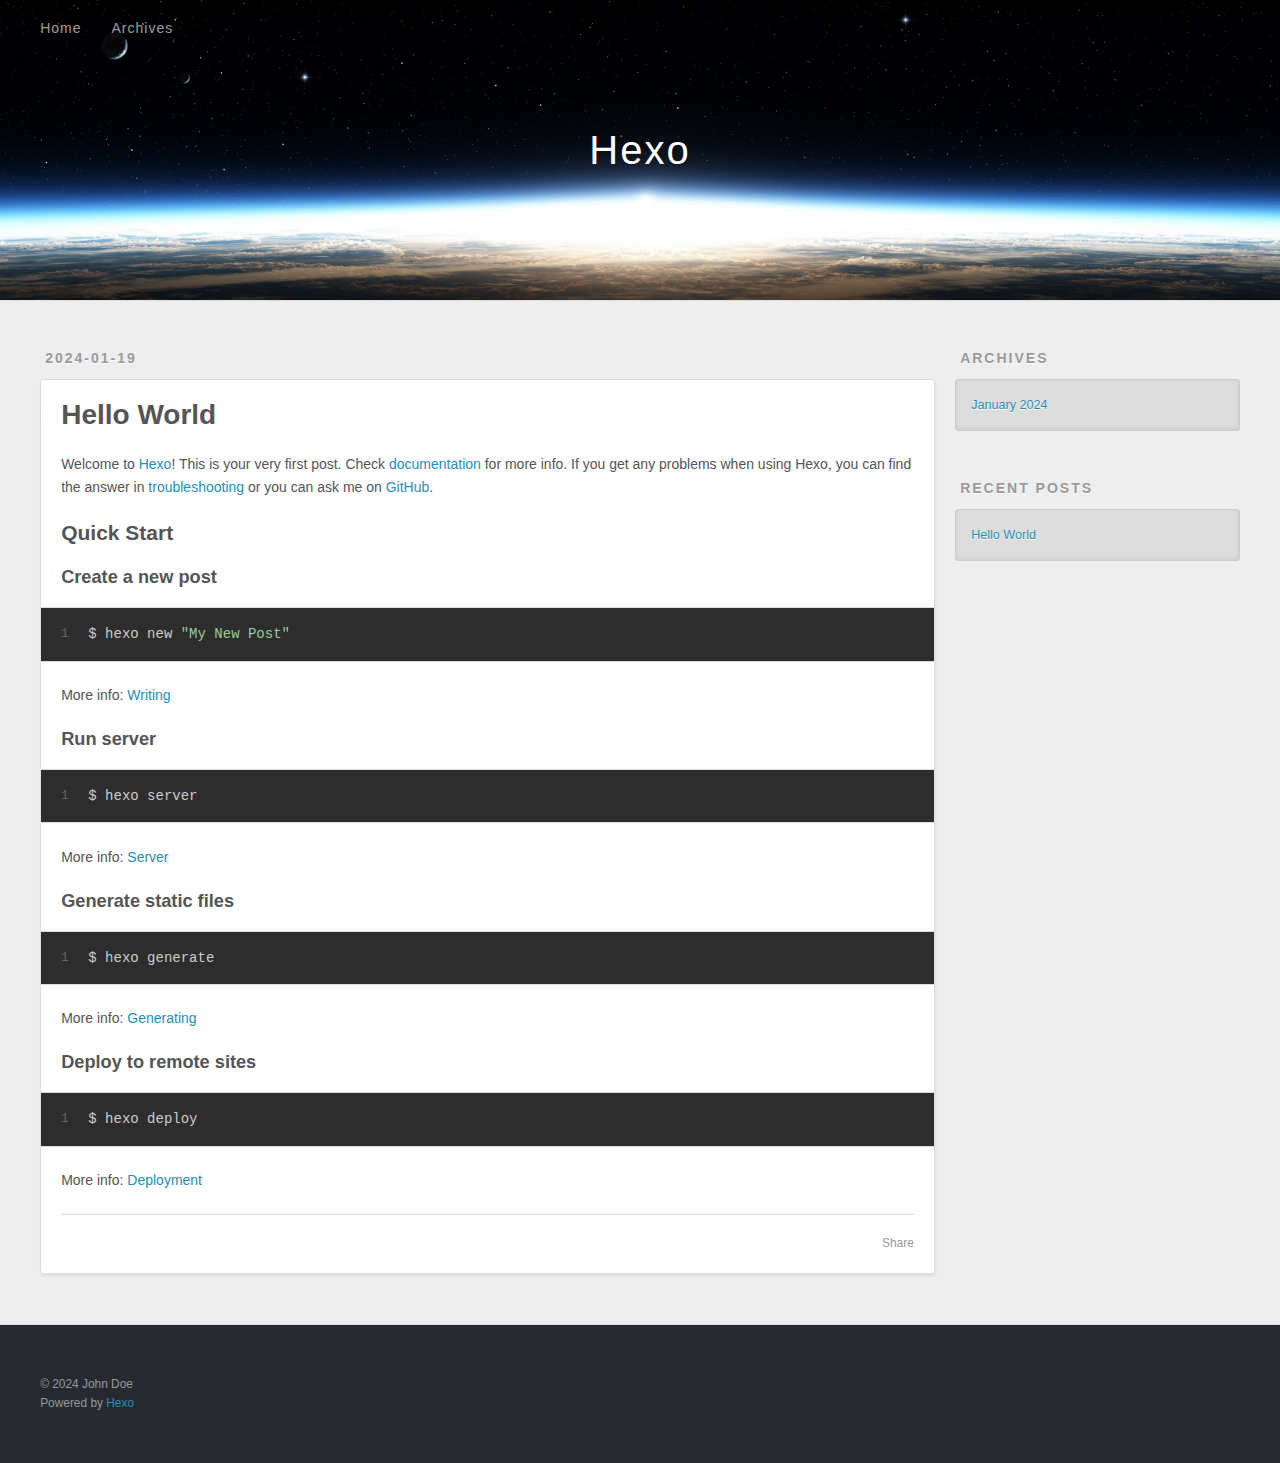
==== index.html @ a11b6169 "Site updated: 2024-01-19 17:22:23" ====
<!DOCTYPE html>
<html>
<head>
  <meta charset="utf-8">
  
  
  <title>Hexo</title>
  <meta name="viewport" content="width=device-width, initial-scale=1, shrink-to-fit=no">
  <meta property="og:type" content="website">
<meta property="og:title" content="Hexo">
<meta property="og:url" content="http://example.com/index.html">
<meta property="og:site_name" content="Hexo">
<meta property="og:locale" content="en_US">
<meta property="article:author" content="John Doe">
<meta name="twitter:card" content="summary">
  
    <link rel="alternate" href="/atom.xml" title="Hexo" type="application/atom+xml">
  
  
    <link rel="shortcut icon" href="/favicon.png">
  
  
  
<link rel="stylesheet" href="/css/style.css">

  
    
<link rel="stylesheet" href="/fancybox/jquery.fancybox.min.css">

  
  
<meta name="generator" content="Hexo 7.0.0"></head>

<body>
  <div id="container">
    <div id="wrap">
      <header id="header">
  <div id="banner"></div>
  <div id="header-outer" class="outer">
    <div id="header-title" class="inner">
      <h1 id="logo-wrap">
        <a href="/" id="logo">Hexo</a>
      </h1>
      
    </div>
    <div id="header-inner" class="inner">
      <nav id="main-nav">
        <a id="main-nav-toggle" class="nav-icon"><span class="fa fa-bars"></span></a>
        
          <a class="main-nav-link" href="/">Home</a>
        
          <a class="main-nav-link" href="/archives">Archives</a>
        
      </nav>
      <nav id="sub-nav">
        
        
          <a class="nav-icon" href="/atom.xml" title="RSS Feed"><span class="fa fa-rss"></span></a>
        
        <a class="nav-icon nav-search-btn" title="Search"><span class="fa fa-search"></span></a>
      </nav>
      <div id="search-form-wrap">
        <form action="//google.com/search" method="get" accept-charset="UTF-8" class="search-form"><input type="search" name="q" class="search-form-input" placeholder="Search"><button type="submit" class="search-form-submit">&#xF002;</button><input type="hidden" name="sitesearch" value="http://example.com"></form>
      </div>
    </div>
  </div>
</header>

      <div class="outer">
        <section id="main">
  
    <article id="post-hello-world" class="h-entry article article-type-post" itemprop="blogPost" itemscope itemtype="https://schema.org/BlogPosting">
  <div class="article-meta">
    <a href="/2024/01/19/hello-world/" class="article-date">
  <time class="dt-published" datetime="2024-01-19T09:15:14.399Z" itemprop="datePublished">2024-01-19</time>
</a>
    
  </div>
  <div class="article-inner">
    
    
      <header class="article-header">
        
  
    <h1 itemprop="name">
      <a class="p-name article-title" href="/2024/01/19/hello-world/">Hello World</a>
    </h1>
  

      </header>
    
    <div class="e-content article-entry" itemprop="articleBody">
      
        <p>Welcome to <a target="_blank" rel="noopener" href="https://hexo.io/">Hexo</a>! This is your very first post. Check <a target="_blank" rel="noopener" href="https://hexo.io/docs/">documentation</a> for more info. If you get any problems when using Hexo, you can find the answer in <a target="_blank" rel="noopener" href="https://hexo.io/docs/troubleshooting.html">troubleshooting</a> or you can ask me on <a target="_blank" rel="noopener" href="https://github.com/hexojs/hexo/issues">GitHub</a>.</p>
<h2 id="Quick-Start"><a href="#Quick-Start" class="headerlink" title="Quick Start"></a>Quick Start</h2><h3 id="Create-a-new-post"><a href="#Create-a-new-post" class="headerlink" title="Create a new post"></a>Create a new post</h3><figure class="highlight bash"><table><tr><td class="gutter"><pre><span class="line">1</span><br></pre></td><td class="code"><pre><span class="line">$ hexo new <span class="string">&quot;My New Post&quot;</span></span><br></pre></td></tr></table></figure>

<p>More info: <a target="_blank" rel="noopener" href="https://hexo.io/docs/writing.html">Writing</a></p>
<h3 id="Run-server"><a href="#Run-server" class="headerlink" title="Run server"></a>Run server</h3><figure class="highlight bash"><table><tr><td class="gutter"><pre><span class="line">1</span><br></pre></td><td class="code"><pre><span class="line">$ hexo server</span><br></pre></td></tr></table></figure>

<p>More info: <a target="_blank" rel="noopener" href="https://hexo.io/docs/server.html">Server</a></p>
<h3 id="Generate-static-files"><a href="#Generate-static-files" class="headerlink" title="Generate static files"></a>Generate static files</h3><figure class="highlight bash"><table><tr><td class="gutter"><pre><span class="line">1</span><br></pre></td><td class="code"><pre><span class="line">$ hexo generate</span><br></pre></td></tr></table></figure>

<p>More info: <a target="_blank" rel="noopener" href="https://hexo.io/docs/generating.html">Generating</a></p>
<h3 id="Deploy-to-remote-sites"><a href="#Deploy-to-remote-sites" class="headerlink" title="Deploy to remote sites"></a>Deploy to remote sites</h3><figure class="highlight bash"><table><tr><td class="gutter"><pre><span class="line">1</span><br></pre></td><td class="code"><pre><span class="line">$ hexo deploy</span><br></pre></td></tr></table></figure>

<p>More info: <a target="_blank" rel="noopener" href="https://hexo.io/docs/one-command-deployment.html">Deployment</a></p>

      
    </div>
    <footer class="article-footer">
      <a data-url="http://example.com/2024/01/19/hello-world/" data-id="clrkfg6op0000n8md2m9e6l2d" data-title="Hello World" class="article-share-link"><span class="fa fa-share">Share</span></a>
      
      
      
    </footer>
  </div>
  
</article>



  


</section>
        
          <aside id="sidebar">
  
    

  
    

  
    
  
    
  <div class="widget-wrap">
    <h3 class="widget-title">Archives</h3>
    <div class="widget">
      <ul class="archive-list"><li class="archive-list-item"><a class="archive-list-link" href="/archives/2024/01/">January 2024</a></li></ul>
    </div>
  </div>


  
    
  <div class="widget-wrap">
    <h3 class="widget-title">Recent Posts</h3>
    <div class="widget">
      <ul>
        
          <li>
            <a href="/2024/01/19/hello-world/">Hello World</a>
          </li>
        
      </ul>
    </div>
  </div>

  
</aside>
        
      </div>
      <footer id="footer">
  
  <div class="outer">
    <div id="footer-info" class="inner">
      
      &copy; 2024 John Doe<br>
      Powered by <a href="https://hexo.io/" target="_blank">Hexo</a>
    </div>
  </div>
</footer>

    </div>
    <nav id="mobile-nav">
  
    <a href="/" class="mobile-nav-link">Home</a>
  
    <a href="/archives" class="mobile-nav-link">Archives</a>
  
</nav>
    


<script src="/js/jquery-3.6.4.min.js"></script>



  
<script src="/fancybox/jquery.fancybox.min.js"></script>




<script src="/js/script.js"></script>





  </div>
</body>
</html>
---- css/style.css ----
body {
  width: 100%;
}
body:before,
body:after {
  content: "";
  display: table;
}
body:after {
  clear: both;
}
html,
body,
div,
span,
applet,
object,
iframe,
h1,
h2,
h3,
h4,
h5,
h6,
p,
blockquote,
pre,
a,
abbr,
acronym,
address,
big,
cite,
code,
del,
dfn,
em,
img,
ins,
kbd,
q,
s,
samp,
small,
strike,
strong,
sub,
sup,
tt,
var,
dl,
dt,
dd,
ol,
ul,
li,
fieldset,
form,
label,
legend,
table,
caption,
tbody,
tfoot,
thead,
tr,
th,
td {
  margin: 0;
  padding: 0;
  border: 0;
  outline: 0;
  font-weight: inherit;
  font-style: inherit;
  font-family: inherit;
  font-size: 100%;
  vertical-align: baseline;
}
body {
  line-height: 1;
  color: #000;
  background: #fff;
}
ol,
ul {
  list-style: none;
}
table {
  border-collapse: separate;
  border-spacing: 0;
  vertical-align: middle;
}
caption,
th,
td {
  text-align: left;
  font-weight: normal;
  vertical-align: middle;
}
a img {
  border: none;
}
input,
button {
  margin: 0;
  padding: 0;
}
input::-moz-focus-inner,
button::-moz-focus-inner {
  border: 0;
  padding: 0;
}
html,
body,
#container {
  height: 100%;
}
body {
  background: #eee;
  font: 14px -apple-system, BlinkMacSystemFont, "Segoe UI", "Roboto", "Oxygen", "Ubuntu", "Cantarell", "Fira Sans", "Droid Sans", "Helvetica Neue", sans-serif;
  -webkit-text-size-adjust: 100%;
}
.outer {
  max-width: 1220px;
  margin: 0 auto;
  padding: 0 20px;
}
.outer:before,
.outer:after {
  content: "";
  display: table;
}
.outer:after {
  clear: both;
}
.inner {
  display: inline;
  float: left;
  width: 98.33333333333333%;
  margin: 0 0.833333333333333%;
}
.left,
.alignleft {
  float: left;
}
.right,
.alignright {
  float: right;
}
.clear {
  clear: both;
}
#container {
  position: relative;
}
.mobile-nav-on {
  overflow: hidden;
}
#wrap {
  height: 100%;
  width: 100%;
  position: absolute;
  top: 0;
  left: 0;
  -webkit-transition: 0.2s ease-out;
  -moz-transition: 0.2s ease-out;
  -ms-transition: 0.2s ease-out;
  transition: 0.2s ease-out;
  z-index: 1;
  background: #eee;
}
.mobile-nav-on #wrap {
  left: 280px;
}
@media screen and (min-width: 768px) {
  #main {
    display: inline;
    float: left;
    width: 73.33333333333333%;
    margin: 0 0.833333333333333%;
  }
}
.article-date,
.article-category-link,
.archive-year,
.widget-title {
  text-decoration: none;
  text-transform: uppercase;
  letter-spacing: 2px;
  color: #999;
  margin-bottom: 1em;
  margin-left: 5px;
  line-height: 1em;
  text-shadow: 0 1px #fff;
  font-weight: bold;
}
.article-inner,
.archive-article-inner {
  background: #fff;
  -webkit-box-shadow: 1px 2px 3px #ddd;
  box-shadow: 1px 2px 3px #ddd;
  border: 1px solid #ddd;
  border-radius: 3px;
}
.article-entry h1,
.widget h1 {
  font-size: 2em;
}
.article-entry h2,
.widget h2 {
  font-size: 1.5em;
}
.article-entry h3,
.widget h3 {
  font-size: 1.3em;
}
.article-entry h4,
.widget h4 {
  font-size: 1.2em;
}
.article-entry h5,
.widget h5 {
  font-size: 1em;
}
.article-entry h6,
.widget h6 {
  font-size: 1em;
  color: #999;
}
.article-entry hr,
.widget hr {
  border: 1px dashed #ddd;
}
.article-entry strong,
.widget strong {
  font-weight: bold;
}
.article-entry em,
.widget em,
.article-entry cite,
.widget cite {
  font-style: italic;
}
.article-entry sup,
.widget sup,
.article-entry sub,
.widget sub {
  font-size: 0.75em;
  line-height: 0;
  position: relative;
  vertical-align: baseline;
}
.article-entry sup,
.widget sup {
  top: -0.5em;
}
.article-entry sub,
.widget sub {
  bottom: -0.2em;
}
.article-entry small,
.widget small {
  font-size: 0.85em;
}
.article-entry acronym,
.widget acronym,
.article-entry abbr,
.widget abbr {
  border-bottom: 1px dotted;
}
.article-entry ul,
.widget ul,
.article-entry ol,
.widget ol,
.article-entry dl,
.widget dl {
  margin: 0 20px;
  line-height: 1.6em;
}
.article-entry ul ul,
.widget ul ul,
.article-entry ol ul,
.widget ol ul,
.article-entry ul ol,
.widget ul ol,
.article-entry ol ol,
.widget ol ol {
  margin-top: 0;
  margin-bottom: 0;
}
.article-entry ul,
.widget ul {
  list-style: disc;
}
.article-entry ol,
.widget ol {
  list-style: decimal;
}
.article-entry dt,
.widget dt {
  font-weight: bold;
}
#header {
  height: 300px;
  position: relative;
  border-bottom: 1px solid #ddd;
}
#header:before,
#header:after {
  content: "";
  position: absolute;
  left: 0;
  right: 0;
  height: 40px;
}
#header:before {
  top: 0;
  background: -webkit-linear-gradient(rgba(0,0,0,0.2), transparent);
  background: -moz-linear-gradient(rgba(0,0,0,0.2), transparent);
  background: -ms-linear-gradient(rgba(0,0,0,0.2), transparent);
  background: linear-gradient(rgba(0,0,0,0.2), transparent);
}
#header:after {
  bottom: 0;
  background: -webkit-linear-gradient(transparent, rgba(0,0,0,0.2));
  background: -moz-linear-gradient(transparent, rgba(0,0,0,0.2));
  background: -ms-linear-gradient(transparent, rgba(0,0,0,0.2));
  background: linear-gradient(transparent, rgba(0,0,0,0.2));
}
#header-outer {
  height: 100%;
  position: relative;
}
#header-inner {
  position: relative;
  overflow: hidden;
}
#banner {
  position: absolute;
  top: 0;
  left: 0;
  width: 100%;
  height: 100%;
  background: url("images/banner.jpg") center #000;
  background-size: cover;
  z-index: -1;
}
#header-title {
  text-align: center;
  height: 40px;
  position: absolute;
  top: 50%;
  left: 0;
  margin-top: -20px;
}
#logo,
#subtitle {
  text-decoration: none;
  color: #fff;
  font-weight: 300;
  text-shadow: 0 1px 4px rgba(0,0,0,0.3);
}
#logo {
  font-size: 40px;
  line-height: 40px;
  letter-spacing: 2px;
}
#subtitle {
  font-size: 16px;
  line-height: 16px;
  letter-spacing: 1px;
}
#subtitle-wrap {
  margin-top: 16px;
}
#main-nav {
  float: left;
  margin-left: -15px;
}
.nav-icon,
.main-nav-link {
  float: left;
  color: #fff;
  opacity: 0.6;
  text-decoration: none;
  text-shadow: 0 1px rgba(0,0,0,0.2);
  -webkit-transition: opacity 0.2s;
  -moz-transition: opacity 0.2s;
  -ms-transition: opacity 0.2s;
  transition: opacity 0.2s;
  display: block;
  padding: 20px 15px;
}
.nav-icon:hover,
.main-nav-link:hover {
  opacity: 1;
}
.nav-icon {
  text-align: center;
  font-size: 14px;
  width: 14px;
  height: 14px;
  padding: 20px 15px;
  position: relative;
  cursor: pointer;
}
.main-nav-link {
  font-weight: 300;
  letter-spacing: 1px;
}
@media screen and (max-width: 479px) {
  .main-nav-link {
    display: none;
  }
}
#main-nav-toggle {
  display: none;
}
@media screen and (max-width: 479px) {
  #main-nav-toggle {
    display: block;
  }
}
#sub-nav {
  float: right;
  margin-right: -15px;
}
#search-form-wrap {
  position: absolute;
  top: 15px;
  width: 150px;
  height: 30px;
  right: -150px;
  opacity: 0;
  -webkit-transition: 0.2s ease-out;
  -moz-transition: 0.2s ease-out;
  -ms-transition: 0.2s ease-out;
  transition: 0.2s ease-out;
}
#search-form-wrap.on {
  opacity: 1;
  right: 0;
}
@media screen and (max-width: 479px) {
  #search-form-wrap {
    width: 100%;
    right: -100%;
  }
}
.search-form {
  position: absolute;
  top: 0;
  left: 0;
  right: 0;
  background: #fff;
  padding: 5px 15px;
  border-radius: 15px;
  -webkit-box-shadow: 0 0 10px rgba(0,0,0,0.3);
  box-shadow: 0 0 10px rgba(0,0,0,0.3);
}
.search-form-input {
  border: none;
  background: none;
  color: #555;
  width: 100%;
  font: 13px -apple-system, BlinkMacSystemFont, "Segoe UI", "Roboto", "Oxygen", "Ubuntu", "Cantarell", "Fira Sans", "Droid Sans", "Helvetica Neue", sans-serif;
  outline: none;
}
.search-form-input::-webkit-search-results-decoration,
.search-form-input::-webkit-search-cancel-button {
  -webkit-appearance: none;
}
.search-form-submit {
  position: absolute;
  top: 50%;
  right: 10px;
  margin-top: -7px;
  font: 13px ForkAwesome;
  border: none;
  background: none;
  color: #bbb;
  cursor: pointer;
}
.search-form-submit:hover,
.search-form-submit:focus {
  color: #777;
}
.article {
  margin: 50px 0;
}
.article-inner {
  overflow: hidden;
}
.article-meta:before,
.article-meta:after {
  content: "";
  display: table;
}
.article-meta:after {
  clear: both;
}
.article-date {
  float: left;
}
.article-category {
  float: left;
  line-height: 1em;
  color: #ccc;
  text-shadow: 0 1px #fff;
  margin-left: 8px;
}
.article-category:before {
  content: "\2022";
}
.article-category-link {
  margin: 0 12px 1em;
}
.article-header {
  padding: 20px 20px 0;
}
.article-title {
  text-decoration: none;
  font-size: 2em;
  font-weight: bold;
  color: #555;
  line-height: 1.1em;
  -webkit-transition: color 0.2s;
  -moz-transition: color 0.2s;
  -ms-transition: color 0.2s;
  transition: color 0.2s;
}
a.article-title:hover {
  color: #258fb8;
}
.article-entry {
  color: #555;
  padding: 0 20px;
}
.article-entry:before,
.article-entry:after {
  content: "";
  display: table;
}
.article-entry:after {
  clear: both;
}
.article-entry p,
.article-entry table {
  line-height: 1.6em;
  margin: 1.6em 0;
}
.article-entry h1,
.article-entry h2,
.article-entry h3,
.article-entry h4,
.article-entry h5,
.article-entry h6 {
  font-weight: bold;
}
.article-entry h1,
.article-entry h2,
.article-entry h3,
.article-entry h4,
.article-entry h5,
.article-entry h6 {
  line-height: 1.1em;
  margin: 1.1em 0;
}
.article-entry a {
  color: #258fb8;
  text-decoration: none;
}
.article-entry a:hover {
  text-decoration: underline;
}
.article-entry ul,
.article-entry ol,
.article-entry dl {
  margin-top: 1.6em;
  margin-bottom: 1.6em;
}
.article-entry img,
.article-entry video {
  max-width: 100%;
  height: auto;
  display: block;
  margin: auto;
}
.article-entry iframe {
  border: none;
}
.article-entry table {
  width: 100%;
  border-collapse: collapse;
  border-spacing: 0;
}
.article-entry th {
  font-weight: bold;
  border-bottom: 3px solid #ddd;
  padding-bottom: 0.5em;
}
.article-entry td {
  border-bottom: 1px solid #ddd;
  padding: 10px 0;
}
.article-entry blockquote {
  font-family: Georgia, "Times New Roman", serif;
  margin: 1.6em 20px;
  text-align: center;
}
.article-entry blockquote footer {
  font-size: 14px;
  margin: 1.6em 0;
  font-family: -apple-system, BlinkMacSystemFont, "Segoe UI", "Roboto", "Oxygen", "Ubuntu", "Cantarell", "Fira Sans", "Droid Sans", "Helvetica Neue", sans-serif;
}
.article-entry blockquote footer cite:before {
  content: "—";
  padding: 0 0.5em;
}
.article-entry .pullquote {
  text-align: left;
  width: 45%;
  margin: 0;
}
.article-entry .pullquote.left {
  margin-left: 0.5em;
  margin-right: 1em;
}
.article-entry .pullquote.right {
  margin-right: 0.5em;
  margin-left: 1em;
}
.article-entry .caption {
  color: #999;
  display: block;
  font-size: 0.9em;
  margin-top: 0.5em;
  position: relative;
  text-align: center;
}
.article-entry .video-container {
  position: relative;
  padding-top: 56.25%;
  height: 0;
  overflow: hidden;
}
.article-entry .video-container iframe,
.article-entry .video-container object,
.article-entry .video-container embed {
  position: absolute;
  top: 0;
  left: 0;
  width: 100%;
  height: 100%;
  margin-top: 0;
}
.article-more-link a {
  display: inline-block;
  line-height: 1em;
  padding: 6px 15px;
  border-radius: 15px;
  background: #eee;
  color: #999;
  text-shadow: 0 1px #fff;
  text-decoration: none;
}
.article-more-link a:hover {
  background: #258fb8;
  color: #fff;
  text-decoration: none;
  text-shadow: 0 1px #1e7293;
}
.article-footer {
  font-size: 0.85em;
  line-height: 1.6em;
  border-top: 1px solid #ddd;
  padding-top: 1.6em;
  margin: 0 20px 20px;
}
.article-footer:before,
.article-footer:after {
  content: "";
  display: table;
}
.article-footer:after {
  clear: both;
}
.article-footer a {
  color: #999;
  text-decoration: none;
}
.article-footer a:hover {
  color: #555;
}
.article-tag-list-item {
  float: left;
  margin-right: 10px;
}
.article-tag-list-link:before {
  content: "#";
}
.article-comment-link {
  float: right;
}
.article-comment-link:before {
  padding-right: 8px;
}
.article-share-link {
  cursor: pointer;
  float: right;
  margin-left: 20px;
}
.article-share-link:before {
  padding-right: 6px;
}
#article-nav {
  position: relative;
}
#article-nav:before,
#article-nav:after {
  content: "";
  display: table;
}
#article-nav:after {
  clear: both;
}
@media screen and (min-width: 768px) {
  #article-nav {
    margin: 50px 0;
  }
  #article-nav:before {
    width: 8px;
    height: 8px;
    position: absolute;
    top: 50%;
    left: 50%;
    margin-top: -4px;
    margin-left: -4px;
    content: "";
    border-radius: 50%;
    background: #ddd;
    -webkit-box-shadow: 0 1px 2px #fff;
    box-shadow: 0 1px 2px #fff;
  }
}
.article-nav-link-wrap {
  text-decoration: none;
  text-shadow: 0 1px #fff;
  color: #999;
  -webkit-box-sizing: border-box;
  -moz-box-sizing: border-box;
  box-sizing: border-box;
  margin-top: 50px;
  text-align: center;
  display: block;
}
.article-nav-link-wrap:hover {
  color: #555;
}
@media screen and (min-width: 768px) {
  .article-nav-link-wrap {
    width: 50%;
    margin-top: 0;
  }
}
@media screen and (min-width: 768px) {
  #article-nav-newer {
    float: left;
    text-align: right;
    padding-right: 20px;
  }
}
@media screen and (min-width: 768px) {
  #article-nav-older {
    float: right;
    text-align: left;
    padding-left: 20px;
  }
}
.article-nav-caption {
  text-transform: uppercase;
  letter-spacing: 2px;
  color: #ddd;
  line-height: 1em;
  font-weight: bold;
}
#article-nav-newer .article-nav-caption {
  margin-right: -2px;
}
.article-nav-title {
  font-size: 0.85em;
  line-height: 1.6em;
  margin-top: 0.5em;
}
.article-share-box {
  position: absolute;
  display: none;
  background: #fff;
  -webkit-box-shadow: 1px 2px 10px rgba(0,0,0,0.2);
  box-shadow: 1px 2px 10px rgba(0,0,0,0.2);
  border-radius: 3px;
  margin-left: -145px;
  overflow: hidden;
  z-index: 1;
}
.article-share-box.on {
  display: block;
}
.article-share-input {
  width: 100%;
  background: none;
  -webkit-box-sizing: border-box;
  -moz-box-sizing: border-box;
  box-sizing: border-box;
  font: 14px -apple-system, BlinkMacSystemFont, "Segoe UI", "Roboto", "Oxygen", "Ubuntu", "Cantarell", "Fira Sans", "Droid Sans", "Helvetica Neue", sans-serif;
  padding: 0 15px;
  color: #555;
  outline: none;
  border: 1px solid #ddd;
  border-radius: 3px 3px 0 0;
  height: 36px;
  line-height: 36px;
}
.article-share-links {
  background: #eee;
}
.article-share-links:before,
.article-share-links:after {
  content: "";
  display: table;
}
.article-share-links:after {
  clear: both;
}
.article-share-twitter,
.article-share-facebook,
.article-share-pinterest,
.article-share-linkedin {
  width: 50px;
  height: 36px;
  display: block;
  float: left;
  position: relative;
  color: #999;
  text-shadow: 0 1px #fff;
}
.article-share-twitter:before,
.article-share-facebook:before,
.article-share-pinterest:before,
.article-share-linkedin:before {
  font-size: 20px;
  width: 20px;
  height: 20px;
  position: absolute;
  top: 50%;
  left: 50%;
  margin-top: -10px;
  margin-left: -10px;
  text-align: center;
}
.article-share-twitter:hover,
.article-share-facebook:hover,
.article-share-pinterest:hover,
.article-share-linkedin:hover {
  color: #fff;
}
.article-share-twitter:hover {
  background: #00aced;
  text-shadow: 0 1px #008abe;
}
.article-share-facebook:hover {
  background: #3b5998;
  text-shadow: 0 1px #2f477a;
}
.article-share-pinterest:hover {
  background: #cb2027;
  text-shadow: 0 1px #a21a1f;
}
.article-share-linkedin:hover {
  background: #0077b5;
  text-shadow: 0 1px #005f91;
}
.article-gallery {
  background: #000;
  position: relative;
}
.article-gallery-photos {
  position: relative;
  overflow: hidden;
}
.article-gallery-img {
  display: none;
  max-width: 100%;
}
.article-gallery-img:first-child {
  display: block;
}
.article-gallery-img.loaded {
  position: absolute;
  display: block;
}
.article-gallery-img img {
  display: block;
  max-width: 100%;
  margin: 0 auto;
}
#comments {
  background: #fff;
  -webkit-box-shadow: 1px 2px 3px #ddd;
  box-shadow: 1px 2px 3px #ddd;
  padding: 20px;
  border: 1px solid #ddd;
  border-radius: 3px;
  margin: 50px 0;
}
#comments a {
  color: #258fb8;
}
.archives-wrap {
  margin: 50px 0;
}
.archives:before,
.archives:after {
  content: "";
  display: table;
}
.archives:after {
  clear: both;
}
.archive-year-wrap {
  margin-bottom: 1em;
}
.archives {
  -webkit-column-gap: 10px;
  -moz-column-gap: 10px;
  column-gap: 10px;
}
@media screen and (min-width: 480px) and (max-width: 767px) {
  .archives {
    -webkit-column-count: 2;
    -moz-column-count: 2;
    column-count: 2;
  }
}
@media screen and (min-width: 768px) {
  .archives {
    -webkit-column-count: 3;
    -moz-column-count: 3;
    column-count: 3;
  }
}
.archive-article {
  -webkit-column-break-inside: avoid;
  page-break-inside: avoid;
  overflow: hidden;
  break-inside: avoid-column;
}
.archive-article-inner {
  padding: 10px;
  margin-bottom: 15px;
}
.archive-article-title {
  text-decoration: none;
  font-weight: bold;
  color: #555;
  -webkit-transition: color 0.2s;
  -moz-transition: color 0.2s;
  -ms-transition: color 0.2s;
  transition: color 0.2s;
  line-height: 1.6em;
}
.archive-article-title:hover {
  color: #258fb8;
}
.archive-article-footer {
  margin-top: 1em;
}
.archive-article-date {
  color: #999;
  text-decoration: none;
  font-size: 0.85em;
  line-height: 1em;
  margin-bottom: 0.5em;
  display: block;
}
#page-nav {
  margin: 50px auto;
  background: #fff;
  -webkit-box-shadow: 1px 2px 3px #ddd;
  box-shadow: 1px 2px 3px #ddd;
  border: 1px solid #ddd;
  border-radius: 3px;
  text-align: center;
  color: #999;
  overflow: hidden;
}
#page-nav:before,
#page-nav:after {
  content: "";
  display: table;
}
#page-nav:after {
  clear: both;
}
#page-nav a,
#page-nav span {
  padding: 10px 20px;
  line-height: 1;
  height: 2ex;
}
#page-nav a {
  color: #999;
  text-decoration: none;
}
#page-nav a:hover {
  background: #999;
  color: #fff;
}
#page-nav .prev {
  float: left;
}
#page-nav .next {
  float: right;
}
#page-nav .page-number {
  display: inline-block;
}
@media screen and (max-width: 479px) {
  #page-nav .page-number {
    display: none;
  }
}
#page-nav .current {
  color: #555;
  font-weight: bold;
}
#page-nav .space {
  color: #ddd;
}
#footer {
  background: #262a30;
  padding: 50px 0;
  border-top: 1px solid #ddd;
  color: #999;
}
#footer a {
  color: #258fb8;
  text-decoration: none;
}
#footer a:hover {
  text-decoration: underline;
}
#footer-info {
  line-height: 1.6em;
  font-size: 0.85em;
}
.article-entry pre,
.article-entry .highlight {
  background: #2d2d2d;
  margin: 0 -20px;
  padding: 15px 20px;
  border-style: solid;
  border-color: #ddd;
  border-width: 1px 0;
  overflow: auto;
  color: #ccc;
  line-height: 22.400000000000002px;
}
.article-entry .highlight .gutter pre,
.article-entry .gist .gist-file .gist-data .line-numbers {
  color: #666;
  font-size: 0.85em;
}
.article-entry pre,
.article-entry code {
  font-family: "Source Code Pro", Consolas, Monaco, Menlo, Consolas, monospace;
}
.article-entry code {
  background: #eee;
  text-shadow: 0 1px #fff;
  padding: 0 0.3em;
}
.article-entry pre code {
  background: none;
  text-shadow: none;
  padding: 0;
}
.article-entry .highlight pre {
  border: none;
  margin: 0;
  padding: 0;
}
.article-entry .highlight table {
  margin: 0;
  width: auto;
}
.article-entry .highlight td {
  border: none;
  padding: 0;
}
.article-entry .highlight figcaption {
  font-size: 0.85em;
  color: #999;
  line-height: 1em;
  margin-bottom: 1em;
}
.article-entry .highlight figcaption:before,
.article-entry .highlight figcaption:after {
  content: "";
  display: table;
}
.article-entry .highlight figcaption:after {
  clear: both;
}
.article-entry .highlight figcaption a {
  float: right;
}
.article-entry .highlight .gutter {
  -moz-user-select: none;
  -ms-user-select: none;
  -webkit-user-select: none;
  -webkit-user-select: none;
  -moz-user-select: none;
  -ms-user-select: none;
  user-select: none;
}
.article-entry .highlight .gutter pre {
  text-align: right;
  padding-right: 20px;
}
.article-entry .highlight .line {
  height: 22.400000000000002px;
}
.article-entry .highlight .line.marked {
  background: #515151;
}
.article-entry .gist {
  margin: 0 -20px;
  border-style: solid;
  border-color: #ddd;
  border-width: 1px 0;
  background: #2d2d2d;
  padding: 15px 20px 15px 0;
}
.article-entry .gist .gist-file {
  border: none;
  font-family: "Source Code Pro", Consolas, Monaco, Menlo, Consolas, monospace;
  margin: 0;
}
.article-entry .gist .gist-file .gist-data {
  background: none;
  border: none;
}
.article-entry .gist .gist-file .gist-data .line-numbers {
  background: none;
  border: none;
  padding: 0 20px 0 0;
}
.article-entry .gist .gist-file .gist-data .line-data {
  padding: 0 !important;
}
.article-entry .gist .gist-file .highlight {
  margin: 0;
  padding: 0;
  border: none;
}
.article-entry .gist .gist-file .gist-meta {
  background: #2d2d2d;
  color: #999;
  font: 0.85em -apple-system, BlinkMacSystemFont, "Segoe UI", "Roboto", "Oxygen", "Ubuntu", "Cantarell", "Fira Sans", "Droid Sans", "Helvetica Neue", sans-serif;
  text-shadow: 0 0;
  padding: 0;
  margin-top: 1em;
  margin-left: 20px;
}
.article-entry .gist .gist-file .gist-meta a {
  color: #258fb8;
  font-weight: normal;
}
.article-entry .gist .gist-file .gist-meta a:hover {
  text-decoration: underline;
}
pre .comment,
pre .title {
  color: #999;
}
pre .variable,
pre .attribute,
pre .tag,
pre .regexp,
pre .ruby .constant,
pre .xml .tag .title,
pre .xml .pi,
pre .xml .doctype,
pre .html .doctype,
pre .css .id,
pre .css .class,
pre .css .pseudo {
  color: #f2777a;
}
pre .number,
pre .preprocessor,
pre .built_in,
pre .literal,
pre .params,
pre .constant {
  color: #f99157;
}
pre .class,
pre .ruby .class .title,
pre .css .rules .attribute {
  color: #9c9;
}
pre .string,
pre .value,
pre .inheritance,
pre .header,
pre .ruby .symbol,
pre .xml .cdata {
  color: #9c9;
}
pre .css .hexcolor {
  color: #6cc;
}
pre .function,
pre .python .decorator,
pre .python .title,
pre .ruby .function .title,
pre .ruby .title .keyword,
pre .perl .sub,
pre .javascript .title,
pre .coffeescript .title {
  color: #69c;
}
pre .keyword,
pre .javascript .function {
  color: #c9c;
}
@media screen and (max-width: 479px) {
  #mobile-nav {
    position: absolute;
    top: 0;
    left: 0;
    width: 280px;
    height: 100%;
    background: #191919;
    border-right: 1px solid #fff;
  }
}
@media screen and (max-width: 479px) {
  .mobile-nav-link {
    display: block;
    color: #999;
    text-decoration: none;
    padding: 15px 20px;
    font-weight: bold;
  }
  .mobile-nav-link:hover {
    color: #fff;
  }
}
@media screen and (min-width: 768px) {
  #sidebar {
    display: inline;
    float: left;
    width: 23.333333333333332%;
    margin: 0 0.833333333333333%;
  }
}
.widget-wrap {
  margin: 50px 0;
}
.widget {
  color: #777;
  text-shadow: 0 1px #fff;
  background: #ddd;
  -webkit-box-shadow: 0 -1px 4px #ccc inset;
  box-shadow: 0 -1px 4px #ccc inset;
  border: 1px solid #ccc;
  padding: 15px;
  border-radius: 3px;
}
.widget a {
  color: #258fb8;
  text-decoration: none;
}
.widget a:hover {
  text-decoration: underline;
}
.widget ul ul,
.widget ol ul,
.widget dl ul,
.widget ul ol,
.widget ol ol,
.widget dl ol,
.widget ul dl,
.widget ol dl,
.widget dl dl {
  margin-left: 15px;
  list-style: disc;
}
.widget {
  line-height: 1.6em;
  word-wrap: break-word;
  font-size: 0.9em;
}
.widget ul,
.widget ol {
  list-style: none;
  margin: 0;
}
.widget ul ul,
.widget ol ul,
.widget ul ol,
.widget ol ol {
  margin: 0 20px;
}
.widget ul ul,
.widget ol ul {
  list-style: disc;
}
.widget ul ol,
.widget ol ol {
  list-style: decimal;
}
.category-list-count,
.tag-list-count,
.archive-list-count {
  padding-left: 5px;
  color: #999;
  font-size: 0.85em;
}
.category-list-count:before,
.tag-list-count:before,
.archive-list-count:before {
  content: "(";
}
.category-list-count:after,
.tag-list-count:after,
.archive-list-count:after {
  content: ")";
}
.tagcloud a {
  margin-right: 5px;
  display: inline-block;
}
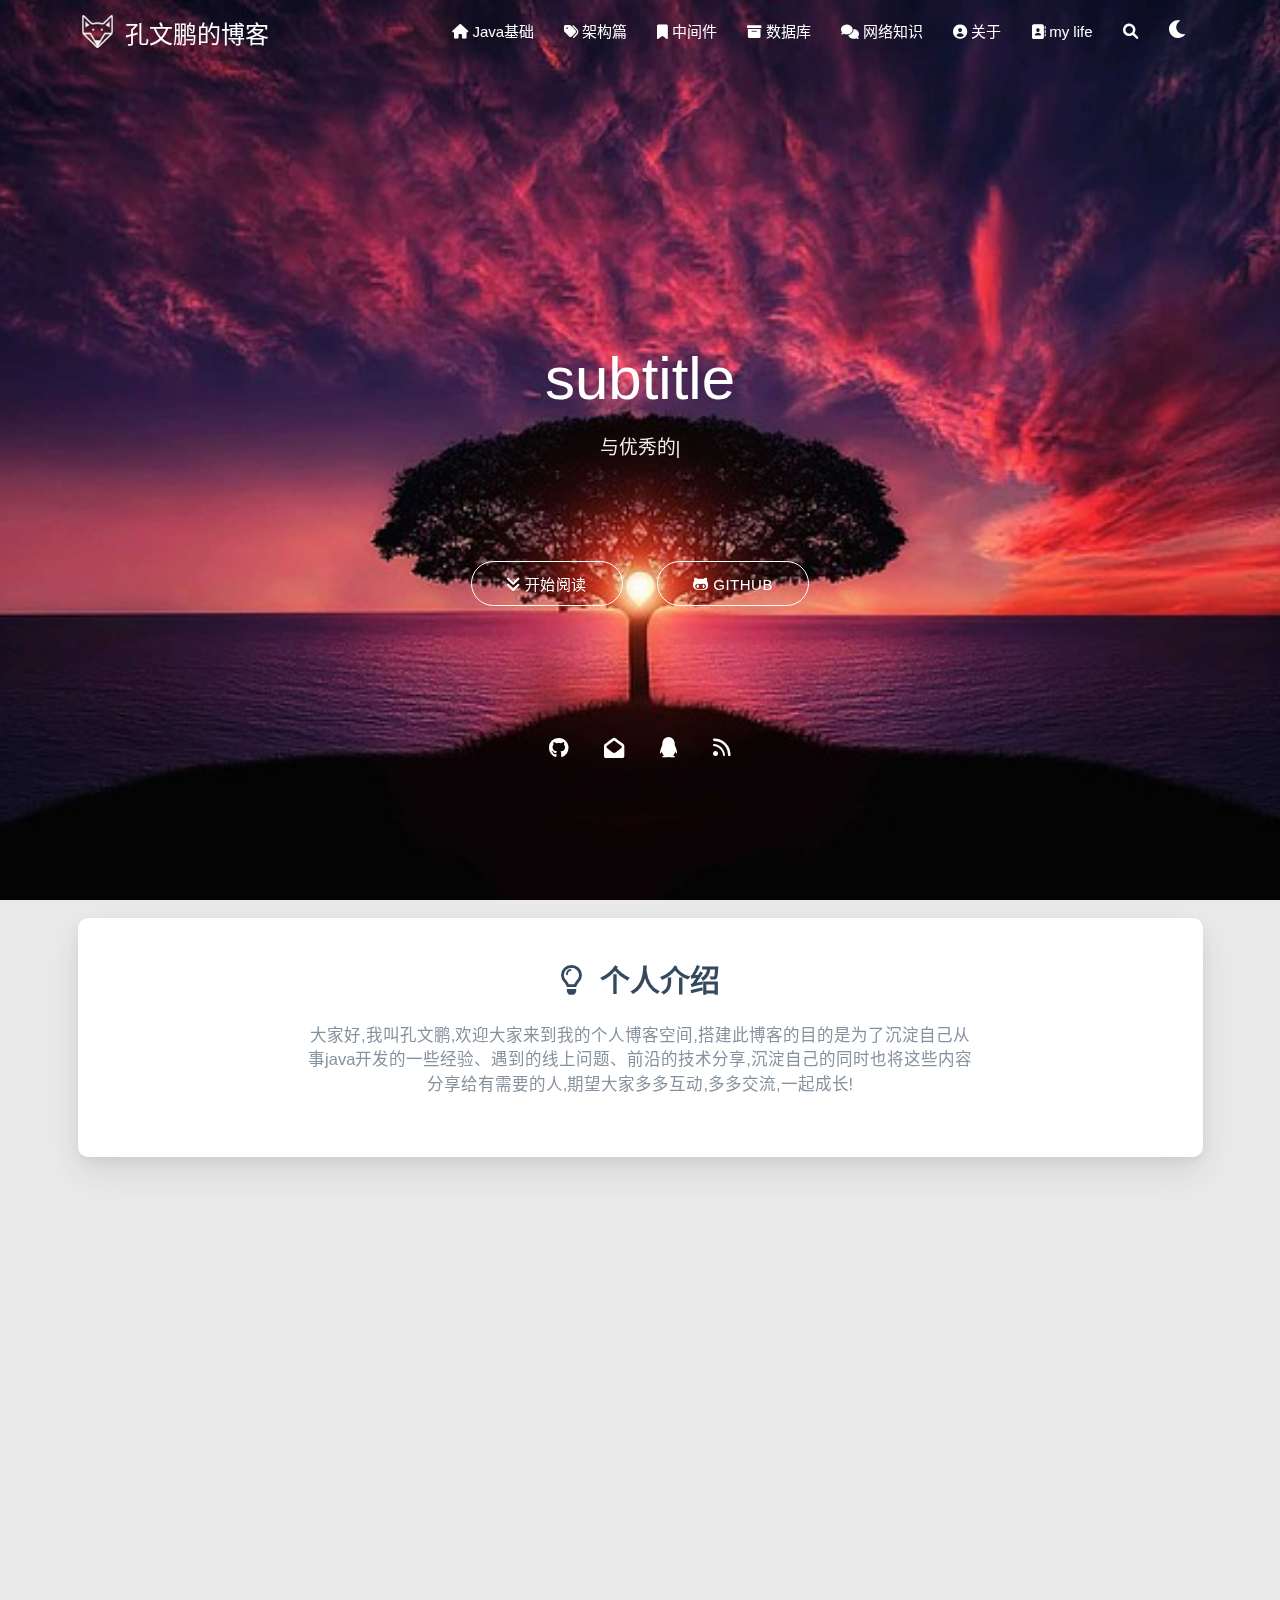
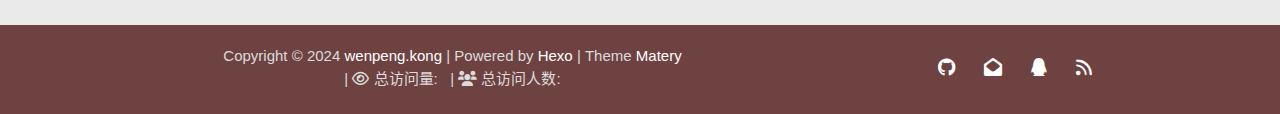
==== commit 00d2d19c: "Site updated: 2024-01-22 16:53:54" ====
--- a/index.html
+++ b/index.html
@@ -1,205 +1,911 @@
-<!DOCTYPE html>
-<html>
+<!DOCTYPE HTML>
+<html lang="zh-CN">
+
+
 <head>
-  <meta charset="utf-8">
+    <meta charset="utf-8">
+    <meta name="keywords" content="孔文鹏的博客">
+    <meta name="description" content="孔文鹏的博客">
+    <meta http-equiv="X-UA-Compatible" content="IE=edge">
+    <meta name="viewport" content="width=device-width, initial-scale=1.0, user-scalable=no">
+    <meta name="renderer" content="webkit|ie-stand|ie-comp">
+    <meta name="mobile-web-app-capable" content="yes">
+    <meta name="format-detection" content="telephone=no">
+    <meta name="apple-mobile-web-app-capable" content="yes">
+    <meta name="apple-mobile-web-app-status-bar-style" content="black-translucent">
+    <meta name="referrer" content="no-referrer-when-downgrade">
+    <!-- Global site tag (gtag.js) - Google Analytics -->
+
+
+    <title>孔文鹏的博客</title>
+    <link rel="icon" type="image/png" href="/favicon.png">
+    
+
+
+    <!-- index cover -->
+    <!-- <link rel="stylesheet preload" type="text/css" href="/css/indexcover.css"> -->
+    <style>
+        .carousel-control {
+            width: 45px;
+            height: 45px;
+            line-height: 55px;
+            border-radius: 45px;
+            background: transparent;
+            cursor: pointer;
+            z-index: 100;
+        }
+        
+        #prev-cover {
+            position: absolute;
+            top: 48%;
+            left: 8px;
+        }
+        
+        #next-cover {
+            position: absolute;
+            top: 48%;
+            right: 8px;;
+        }
+        
+        #prev-cover i {
+            margin-right: 3px;
+        }
+        
+        #next-cover i {
+            margin-left: 3px;
+        }
+        
+        .carousel-control:hover {
+            background-color: rgba(0, 0, 0, .4);
+        }
+        
+        .carousel-control i {
+            color: #fff;
+            font-size: 2.4rem;
+        }
+    </style>
+
+
+
+<link rel="stylesheet" type="text/css" href="/libs/awesome/css/all.min.css">
+<link rel="stylesheet" type="text/css" href="/libs/materialize/materialize.min.css">
+<link rel="stylesheet" type="text/css" href="/libs/aos/aos.css">
+<link rel="stylesheet" type="text/css" href="/libs/animate/animate.min.css">
+<link rel="stylesheet" type="text/css" href="/libs/lightGallery/css/lightgallery.min.css">
+<link rel="stylesheet" type="text/css" href="/css/matery.css">
+<link rel="stylesheet" type="text/css" href="/css/my.css">
+<link rel="stylesheet" type="text/css" href="/css/dark.css" media="none" onload="if(media!='all')media='all'">
+
+
+
+
+    <link rel="stylesheet" href="/libs/tocbot/tocbot.css">
+    <link rel="stylesheet" href="/css/post.css">
+
+
+
+
+
+
+    <script src="/libs/jquery/jquery-3.6.0.min.js"></script>
+
+<meta name="generator" content="Hexo 7.0.0"></head>
+
+
+<body>
+    <header class="navbar-fixed">
+    <nav id="headNav" class="bg-color nav-transparent">
+        <div id="navContainer" class="nav-wrapper container">
+            <div class="brand-logo">
+                <a href="/" class="waves-effect waves-light">
+                    
+                    <img src="/medias/logo.png" class="logo-img" alt="LOGO">
+                    
+                    <span class="logo-span">孔文鹏的博客</span>
+                </a>
+            </div>
+            
+
+<a href="#" data-target="mobile-nav" class="sidenav-trigger button-collapse"><i class="fas fa-bars"></i></a>
+<ul class="right nav-menu">
   
+  <li class="hide-on-med-and-down nav-item">
+    
+    <a href="/" class="waves-effect waves-light">
+      
+      <i class="fas fa-home" style="zoom: 0.6;"></i>
+      
+      <span>Java基础</span>
+    </a>
+    
+  </li>
   
-  <title>Hexo</title>
-  <meta name="viewport" content="width=device-width, initial-scale=1, shrink-to-fit=no">
-  <meta property="og:type" content="website">
-<meta property="og:title" content="Hexo">
-<meta property="og:url" content="http://example.com/index.html">
-<meta property="og:site_name" content="Hexo">
-<meta property="og:locale" content="en_US">
-<meta property="article:author" content="John Doe">
-<meta name="twitter:card" content="summary">
+  <li class="hide-on-med-and-down nav-item">
+    
+    <a href="/tags" class="waves-effect waves-light">
+      
+      <i class="fas fa-tags" style="zoom: 0.6;"></i>
+      
+      <span>架构篇</span>
+    </a>
+    
+  </li>
   
-    <link rel="alternate" href="/atom.xml" title="Hexo" type="application/atom+xml">
+  <li class="hide-on-med-and-down nav-item">
+    
+    <a href="/categories" class="waves-effect waves-light">
+      
+      <i class="fas fa-bookmark" style="zoom: 0.6;"></i>
+      
+      <span>中间件</span>
+    </a>
+    
+  </li>
   
+  <li class="hide-on-med-and-down nav-item">
+    
+    <a href="/archives" class="waves-effect waves-light">
+      
+      <i class="fas fa-archive" style="zoom: 0.6;"></i>
+      
+      <span>数据库</span>
+    </a>
+    
+  </li>
   
-    <link rel="shortcut icon" href="/favicon.png">
+  <li class="hide-on-med-and-down nav-item">
+    
+    <a href="/contact" class="waves-effect waves-light">
+      
+      <i class="fas fa-comments" style="zoom: 0.6;"></i>
+      
+      <span>网络知识</span>
+    </a>
+    
+  </li>
   
+  <li class="hide-on-med-and-down nav-item">
+    
+    <a href="/about" class="waves-effect waves-light">
+      
+      <i class="fas fa-user-circle" style="zoom: 0.6;"></i>
+      
+      <span>关于</span>
+    </a>
+    
+  </li>
   
+  <li class="hide-on-med-and-down nav-item">
+    
+    <a href="/friends" class="waves-effect waves-light">
+      
+      <i class="fas fa-address-book" style="zoom: 0.6;"></i>
+      
+      <span>my life</span>
+    </a>
+    
+  </li>
   
-<link rel="stylesheet" href="/css/style.css">
-
-  
-    
-<link rel="stylesheet" href="/fancybox/jquery.fancybox.min.css">
-
-  
-  
-<meta name="generator" content="Hexo 7.0.0"></head>
-
-<body>
-  <div id="container">
-    <div id="wrap">
-      <header id="header">
-  <div id="banner"></div>
-  <div id="header-outer" class="outer">
-    <div id="header-title" class="inner">
-      <h1 id="logo-wrap">
-        <a href="/" id="logo">Hexo</a>
-      </h1>
-      
+  <li>
+    <a href="#searchModal" class="modal-trigger waves-effect waves-light">
+      <i id="searchIcon" class="fas fa-search" title="搜索" style="zoom: 0.85;"></i>
+    </a>
+  </li>
+  <li>
+    <a href="javascript:;" class="waves-effect waves-light" onclick="switchNightMode()" title="深色/浅色模式" >
+      <i id="sum-moon-icon" class="fas fa-sun" style="zoom: 0.85;"></i>
+    </a>
+  </li>
+</ul>
+
+
+<div id="mobile-nav" class="side-nav sidenav">
+
+    <div class="mobile-head bg-color">
+        
+        <img src="/medias/logo.png" class="logo-img circle responsive-img">
+        
+        <div class="logo-name">孔文鹏的博客</div>
+        <div class="logo-desc">
+            
+            Never really desperate, only the lost of the soul.
+            
+        </div>
     </div>
-    <div id="header-inner" class="inner">
-      <nav id="main-nav">
-        <a id="main-nav-toggle" class="nav-icon"><span class="fa fa-bars"></span></a>
-        
-          <a class="main-nav-link" href="/">Home</a>
-        
-          <a class="main-nav-link" href="/archives">Archives</a>
-        
-      </nav>
-      <nav id="sub-nav">
-        
-        
-          <a class="nav-icon" href="/atom.xml" title="RSS Feed"><span class="fa fa-rss"></span></a>
-        
-        <a class="nav-icon nav-search-btn" title="Search"><span class="fa fa-search"></span></a>
-      </nav>
-      <div id="search-form-wrap">
-        <form action="//google.com/search" method="get" accept-charset="UTF-8" class="search-form"><input type="search" name="q" class="search-form-input" placeholder="Search"><button type="submit" class="search-form-submit">&#xF002;</button><input type="hidden" name="sitesearch" value="http://example.com"></form>
-      </div>
+
+    <ul class="menu-list mobile-menu-list">
+        
+        <li class="m-nav-item">
+	  
+		<a href="/" class="waves-effect waves-light">
+			
+			    <i class="fa-fw fas fa-home"></i>
+			
+			Java基础
+		</a>
+          
+        </li>
+        
+        <li class="m-nav-item">
+	  
+		<a href="/tags" class="waves-effect waves-light">
+			
+			    <i class="fa-fw fas fa-tags"></i>
+			
+			架构篇
+		</a>
+          
+        </li>
+        
+        <li class="m-nav-item">
+	  
+		<a href="/categories" class="waves-effect waves-light">
+			
+			    <i class="fa-fw fas fa-bookmark"></i>
+			
+			中间件
+		</a>
+          
+        </li>
+        
+        <li class="m-nav-item">
+	  
+		<a href="/archives" class="waves-effect waves-light">
+			
+			    <i class="fa-fw fas fa-archive"></i>
+			
+			数据库
+		</a>
+          
+        </li>
+        
+        <li class="m-nav-item">
+	  
+		<a href="/contact" class="waves-effect waves-light">
+			
+			    <i class="fa-fw fas fa-comments"></i>
+			
+			网络知识
+		</a>
+          
+        </li>
+        
+        <li class="m-nav-item">
+	  
+		<a href="/about" class="waves-effect waves-light">
+			
+			    <i class="fa-fw fas fa-user-circle"></i>
+			
+			关于
+		</a>
+          
+        </li>
+        
+        <li class="m-nav-item">
+	  
+		<a href="/friends" class="waves-effect waves-light">
+			
+			    <i class="fa-fw fas fa-address-book"></i>
+			
+			my life
+		</a>
+          
+        </li>
+        
+        
+        <li><div class="divider"></div></li>
+        <li>
+            <a href="https://gitee.com/aiwendo" class="waves-effect waves-light" target="_blank">
+                <i class="fab fa-github-square fa-fw"></i>Fork Me
+            </a>
+        </li>
+        
+    </ul>
+</div>
+
+
+        </div>
+
+        
+            <style>
+    .nav-transparent .github-corner {
+        display: none !important;
+    }
+
+    .github-corner {
+        position: absolute;
+        z-index: 10;
+        top: 0;
+        right: 0;
+        border: 0;
+        transform: scale(1.1);
+    }
+
+    .github-corner svg {
+        color: #0f9d58;
+        fill: #fff;
+        height: 64px;
+        width: 64px;
+    }
+
+    .github-corner:hover .octo-arm {
+        animation: a 0.56s ease-in-out;
+    }
+
+    .github-corner .octo-arm {
+        animation: none;
+    }
+
+    @keyframes a {
+        0%,
+        to {
+            transform: rotate(0);
+        }
+        20%,
+        60% {
+            transform: rotate(-25deg);
+        }
+        40%,
+        80% {
+            transform: rotate(10deg);
+        }
+    }
+</style>
+
+<a href="https://gitee.com/aiwendo" class="github-corner tooltipped hide-on-med-and-down" target="_blank"
+   data-tooltip="Fork Me" data-position="left" data-delay="50">
+    <svg viewBox="0 0 250 250" aria-hidden="true">
+        <path d="M0,0 L115,115 L130,115 L142,142 L250,250 L250,0 Z"></path>
+        <path d="M128.3,109.0 C113.8,99.7 119.0,89.6 119.0,89.6 C122.0,82.7 120.5,78.6 120.5,78.6 C119.2,72.0 123.4,76.3 123.4,76.3 C127.3,80.9 125.5,87.3 125.5,87.3 C122.9,97.6 130.6,101.9 134.4,103.2"
+              fill="currentColor" style="transform-origin: 130px 106px;" class="octo-arm"></path>
+        <path d="M115.0,115.0 C114.9,115.1 118.7,116.5 119.8,115.4 L133.7,101.6 C136.9,99.2 139.9,98.4 142.2,98.6 C133.8,88.0 127.5,74.4 143.8,58.0 C148.5,53.4 154.0,51.2 159.7,51.0 C160.3,49.4 163.2,43.6 171.4,40.1 C171.4,40.1 176.1,42.5 178.8,56.2 C183.1,58.6 187.2,61.8 190.9,65.4 C194.5,69.0 197.7,73.2 200.1,77.6 C213.8,80.2 216.3,84.9 216.3,84.9 C212.7,93.1 206.9,96.0 205.4,96.6 C205.1,102.4 203.0,107.8 198.3,112.5 C181.9,128.9 168.3,122.5 157.7,114.1 C157.9,116.9 156.7,120.9 152.7,124.9 L141.0,136.5 C139.8,137.7 141.6,141.9 141.8,141.8 Z"
+              fill="currentColor" class="octo-body"></path>
+    </svg>
+</a>
+        
+    </nav>
+
+</header>
+
+    
+
+
+<div class="carousel carousel-slider center index-cover" data-indicators="true" style="margin-top: -64px;">
+    
+
+    <div class="carousel-item  white-text bg-cover about-cover">
+        <div class="container">
+            <div class="row">
+    <div class="col s10 offset-s1 m8 offset-m2 l8 offset-l2">
+        <div class="brand">
+            <div class="title center-align">
+                
+                    subtitle
+                
+            </div>
+
+            <div class="description center-align">
+                
+                <span id="subtitle"></span>
+                <script src="/libs/typed/typed.js"></script>
+                <script>
+                    var typed = new Typed("#subtitle", {
+                        strings: [ 
+                            
+                                "与优秀的人为伍,你将变得更优秀",
+                            
+                        ],
+                        startDelay: 300,
+                        typeSpeed: 100,
+                        loop: true,
+                        backSpeed: 50,
+                        showCursor: true
+                    });
+                </script>
+                
+            </div>
+        </div>
     </div>
-  </div>
-</header>
-
-      <div class="outer">
-        <section id="main">
-  
-    <article id="post-hello-world" class="h-entry article article-type-post" itemprop="blogPost" itemscope itemtype="https://schema.org/BlogPosting">
-  <div class="article-meta">
-    <a href="/2024/01/19/hello-world/" class="article-date">
-  <time class="dt-published" datetime="2024-01-19T09:15:14.399Z" itemprop="datePublished">2024-01-19</time>
-</a>
-    
-  </div>
-  <div class="article-inner">
-    
-    
-      <header class="article-header">
-        
-  
-    <h1 itemprop="name">
-      <a class="p-name article-title" href="/2024/01/19/hello-world/">Hello World</a>
-    </h1>
-  
-
-      </header>
-    
-    <div class="e-content article-entry" itemprop="articleBody">
-      
-        <p>Welcome to <a target="_blank" rel="noopener" href="https://hexo.io/">Hexo</a>! This is your very first post. Check <a target="_blank" rel="noopener" href="https://hexo.io/docs/">documentation</a> for more info. If you get any problems when using Hexo, you can find the answer in <a target="_blank" rel="noopener" href="https://hexo.io/docs/troubleshooting.html">troubleshooting</a> or you can ask me on <a target="_blank" rel="noopener" href="https://github.com/hexojs/hexo/issues">GitHub</a>.</p>
-<h2 id="Quick-Start"><a href="#Quick-Start" class="headerlink" title="Quick Start"></a>Quick Start</h2><h3 id="Create-a-new-post"><a href="#Create-a-new-post" class="headerlink" title="Create a new post"></a>Create a new post</h3><figure class="highlight bash"><table><tr><td class="gutter"><pre><span class="line">1</span><br></pre></td><td class="code"><pre><span class="line">$ hexo new <span class="string">&quot;My New Post&quot;</span></span><br></pre></td></tr></table></figure>
-
-<p>More info: <a target="_blank" rel="noopener" href="https://hexo.io/docs/writing.html">Writing</a></p>
-<h3 id="Run-server"><a href="#Run-server" class="headerlink" title="Run server"></a>Run server</h3><figure class="highlight bash"><table><tr><td class="gutter"><pre><span class="line">1</span><br></pre></td><td class="code"><pre><span class="line">$ hexo server</span><br></pre></td></tr></table></figure>
-
-<p>More info: <a target="_blank" rel="noopener" href="https://hexo.io/docs/server.html">Server</a></p>
-<h3 id="Generate-static-files"><a href="#Generate-static-files" class="headerlink" title="Generate static files"></a>Generate static files</h3><figure class="highlight bash"><table><tr><td class="gutter"><pre><span class="line">1</span><br></pre></td><td class="code"><pre><span class="line">$ hexo generate</span><br></pre></td></tr></table></figure>
-
-<p>More info: <a target="_blank" rel="noopener" href="https://hexo.io/docs/generating.html">Generating</a></p>
-<h3 id="Deploy-to-remote-sites"><a href="#Deploy-to-remote-sites" class="headerlink" title="Deploy to remote sites"></a>Deploy to remote sites</h3><figure class="highlight bash"><table><tr><td class="gutter"><pre><span class="line">1</span><br></pre></td><td class="code"><pre><span class="line">$ hexo deploy</span><br></pre></td></tr></table></figure>
-
-<p>More info: <a target="_blank" rel="noopener" href="https://hexo.io/docs/one-command-deployment.html">Deployment</a></p>
-
-      
+</div>
+
+
+<script>
+    // 每天切换 banner 图.  Switch banner image every day.
+    var bannerUrl = "/medias/banner/" + new Date().getDay() + '.jpg';
+    $('.bg-cover').css('background-image', 'url(' + bannerUrl + ')');
+</script>
+<script>
+    
+      var bannerUrl = "/medias/featureimages/" + Math.floor(Math.random() * 24) + '.jpg';
+    
+    $('.bg-cover.about-cover').css('background-image', 'url(' + bannerUrl + ')');
+
+</script>
+
+
+
+            <div class="cover-btns">
+                <a href="#indexCard" class="waves-effect waves-light btn">
+                    <i class="fa fa-angle-double-down"></i>开始阅读
+                </a>
+
+                
+                    <a href="https://gitee.com/aiwendo" class="waves-effect waves-light btn" target="_blank">
+                        <i class="fab fa-github-alt"></i>Github
+                    </a>
+                
+            </div>
+            <div class="cover-social-link">
+    <a href="https://gitee.com/aiwendo" class="tooltipped" target="_blank" data-tooltip="访问我的GitHub" data-position="top" data-delay="50">
+        <i class="fab fa-github"></i>
+    </a>
+
+
+
+    <a href="mailto:1916925304@qq.com" class="tooltipped" target="_blank" data-tooltip="邮件联系我" data-position="top" data-delay="50">
+        <i class="fas fa-envelope-open"></i>
+    </a>
+
+
+
+
+
+
+
+    <a href="tencent://AddContact/?fromId=50&fromSubId=1&subcmd=all&uin=1916925304" class="tooltipped" target="_blank" data-tooltip="QQ联系我: 1916925304" data-position="top" data-delay="50">
+        <i class="fab fa-qq"></i>
+    </a>
+
+
+
+
+
+
+
+    <a href="/atom.xml" class="tooltipped" target="_blank" data-tooltip="RSS 订阅" data-position="top" data-delay="50">
+        <i class="fas fa-rss"></i>
+    </a>
+
+</div>
+        </div>
     </div>
-    <footer class="article-footer">
-      <a data-url="http://example.com/2024/01/19/hello-world/" data-id="clrkfg6op0000n8md2m9e6l2d" data-title="Hello World" class="article-share-link"><span class="fa fa-share">Share</span></a>
-      
-      
-      
-    </footer>
-  </div>
-  
-</article>
-
-
-
-  
-
-
-</section>
-        
-          <aside id="sidebar">
-  
-    
-
-  
-    
-
-  
-    
-  
-    
-  <div class="widget-wrap">
-    <h3 class="widget-title">Archives</h3>
-    <div class="widget">
-      <ul class="archive-list"><li class="archive-list-item"><a class="archive-list-link" href="/archives/2024/01/">January 2024</a></li></ul>
+
+    
+</div>
+
+<script>
+    $(function () {
+        let coverSlider = $('.carousel');
+
+        //用户触摸轮播自动 restartPlay 是否生效
+        let initUserPressedOrDraggedActive = false
+
+        //用户触摸轮播自动 restartPlay
+        function initUserPressedOrDragged(instance) {
+            setInterval(() => {
+                if (instance.pressed || instance.dragged) {
+                    // console.log('initUserPressedOrDragged: ',instance.pressed,instance.dragged)
+                    restartPlay()
+                }
+            }, 1000)
+        }
+
+        coverSlider.carousel({
+            duration: Number('120'),
+            fullWidth: true,
+            indicators: 'true' === 'true',
+            onCycleTo() {
+                if (!initUserPressedOrDraggedActive) {
+                    // console.log('initUserPressedOrDraggedActive')
+                    initUserPressedOrDragged(this)
+                    initUserPressedOrDraggedActive = true
+                }
+            },
+        })
+
+        let carouselIntervalId;
+        
+        // Loop to call the next cover article picture.
+        let autoCarousel = function () {
+            carouselIntervalId = setInterval(function () {
+                coverSlider.carousel('next');
+            }, 5000);
+        };
+        autoCarousel();
+        
+
+        function restartPlay() {
+            
+            clearInterval(carouselIntervalId);
+            autoCarousel();
+            
+        };
+
+        
+        // prev and next cover post.
+        $('#prev-cover').click(function () {
+            coverSlider.carousel('prev');
+            restartPlay();
+        });
+        $('#next-cover').click(function () {
+            coverSlider.carousel('next');
+            restartPlay();
+        });
+        
+    });
+</script>
+
+
+
+<main class="content">
+
+    
+    <div id="indexCard" class="index-card">
+        <div class="container ">
+            <div class="card">
+                <div class="card-content">
+                    
+                        <div class="dream">
+    
+    <div class="title center-align">
+        <i class="far fa-lightbulb"></i>&nbsp;&nbsp;个人介绍
     </div>
-  </div>
-
-
-  
-    
-  <div class="widget-wrap">
-    <h3 class="widget-title">Recent Posts</h3>
-    <div class="widget">
-      <ul>
-        
-          <li>
-            <a href="/2024/01/19/hello-world/">Hello World</a>
-          </li>
-        
-      </ul>
+    
+    <div class="row">
+        <div class="col l8 offset-l2 m10 offset-m1 s10 offset-s1 center-align text">
+            大家好,我叫孔文鹏,欢迎大家来到我的个人博客空间,搭建此博客的目的是为了沉淀自己从事java开发的一些经验、遇到的线上问题、前沿的技术分享,沉淀自己的同时也将这些内容分享给有需要的人,期望大家多多互动,多多交流,一起成长!
+        </div>
     </div>
-  </div>
-
-  
-</aside>
-        
-      </div>
-      <footer id="footer">
-  
-  <div class="outer">
-    <div id="footer-info" class="inner">
-      
-      &copy; 2024 John Doe<br>
-      Powered by <a href="https://hexo.io/" target="_blank">Hexo</a>
+</div>
+
+                    
+
+                    
+
+                    
+
+                    
+                    <div id="recommend-sections" class="recommend">
+                        
+
+
+
+                    </div>
+                    
+                </div>
+            </div>
+        </div>
     </div>
-  </div>
+    
+
+    
+
+    <!-- 所有文章卡片 -->
+    <article id="articles" class="container articles">
+        <div class="row article-row">
+            
+             <!-- 隐藏某个文章 -->
+            <div class="article col s12 m6 l4" data-aos="zoom-in">
+                <div class="card">
+                    <a href="/2024/01/19/hello-world/">
+                        <div class="card-image">
+                            
+                            
+                            <img src="/medias/featureimages/12.jpg" class="responsive-img" alt="Hello World">
+                            
+                            <span class="card-title">Hello World</span>
+                        </div>
+                    </a>
+
+                    <div class="card-content article-content">
+                        <div class="summary block-with-text">
+                            
+                                Welcome to Hexo! This is your very first post. Check documentation for more info. If you get any problems when using Hex
+                            
+                        </div>
+                        <div class="publish-info">
+                            <span class="publish-date">
+                                <i class="far fa-clock fa-fw icon-date"></i>2024-01-19
+                            </span>
+                            <span class="publish-author">
+                                
+                                <i class="fas fa-user fa-fw"></i>
+                                wenpeng.kong
+                                
+                            </span>
+                        </div>
+                    </div>
+
+                    
+                </div>
+            </div>
+              <!-- 隐藏某个文章 -->
+            
+        </div>
+    </article>
+
+</main>
+
+
+
+
+    <footer class="page-footer bg-color">
+    
+
+    <div class="container row center-align"
+         style="margin-bottom: 0px !important;">
+        <div class="col s12 m8 l8 copy-right">
+            Copyright&nbsp;&copy;
+            
+                <span id="year">2024</span>
+            
+            <a href="/about" target="_blank">wenpeng.kong</a>
+            |&nbsp;Powered by&nbsp;<a href="https://hexo.io/" target="_blank">Hexo</a>
+            |&nbsp;Theme&nbsp;<a href="https://github.com/blinkfox/hexo-theme-matery" target="_blank">Matery</a>
+            
+            <br>
+            
+            
+            
+                
+            
+            
+                <span id="busuanzi_container_site_pv">
+                &nbsp;|&nbsp;<i class="far fa-eye"></i>&nbsp;总访问量:&nbsp;
+                    <span id="busuanzi_value_site_pv" class="white-color"></span>
+            </span>
+            
+            
+                <span id="busuanzi_container_site_uv">
+                &nbsp;|&nbsp;<i class="fas fa-users"></i>&nbsp;总访问人数:&nbsp;
+                    <span id="busuanzi_value_site_uv" class="white-color"></span>
+            </span>
+            
+            <br>
+
+            <!-- 运行天数提醒. -->
+            
+            <br>
+            
+        </div>
+        <div class="col s12 m4 l4 social-link social-statis">
+    <a href="https://gitee.com/aiwendo" class="tooltipped" target="_blank" data-tooltip="访问我的GitHub" data-position="top" data-delay="50">
+        <i class="fab fa-github"></i>
+    </a>
+
+
+
+    <a href="mailto:1916925304@qq.com" class="tooltipped" target="_blank" data-tooltip="邮件联系我" data-position="top" data-delay="50">
+        <i class="fas fa-envelope-open"></i>
+    </a>
+
+
+
+
+
+
+
+    <a href="tencent://AddContact/?fromId=50&fromSubId=1&subcmd=all&uin=1916925304" class="tooltipped" target="_blank" data-tooltip="QQ联系我: 1916925304" data-position="top" data-delay="50">
+        <i class="fab fa-qq"></i>
+    </a>
+
+
+
+
+
+
+
+    <a href="/atom.xml" class="tooltipped" target="_blank" data-tooltip="RSS 订阅" data-position="top" data-delay="50">
+        <i class="fas fa-rss"></i>
+    </a>
+
+</div>
+    </div>
 </footer>
 
+<div class="progress-bar"></div>
+
+
+    <!-- 搜索遮罩框 -->
+<div id="searchModal" class="modal">
+    <div class="modal-content">
+        <div class="search-header">
+            <span class="title"><i class="fas fa-search"></i>&nbsp;&nbsp;搜索</span>
+            <input type="search" id="searchInput" name="s" placeholder="请输入搜索的关键字"
+                   class="search-input">
+        </div>
+        <div id="searchResult"></div>
     </div>
-    <nav id="mobile-nav">
-  
-    <a href="/" class="mobile-nav-link">Home</a>
-  
-    <a href="/archives" class="mobile-nav-link">Archives</a>
-  
-</nav>
-    
-
-
-<script src="/js/jquery-3.6.4.min.js"></script>
-
-
-
-  
-<script src="/fancybox/jquery.fancybox.min.js"></script>
-
-
-
-
-<script src="/js/script.js"></script>
-
-
-
-
-
-  </div>
+</div>
+
+<script type="text/javascript">
+$(function () {
+    var searchFunc = function (path, search_id, content_id) {
+        'use strict';
+        $.ajax({
+            url: path,
+            dataType: "xml",
+            success: function (xmlResponse) {
+                // get the contents from search data
+                var datas = $("entry", xmlResponse).map(function () {
+                    return {
+                        title: $("title", this).text(),
+                        content: $("content", this).text(),
+                        url: $("url", this).text()
+                    };
+                }).get();
+                var $input = document.getElementById(search_id);
+                var $resultContent = document.getElementById(content_id);
+                $input.addEventListener('input', function () {
+                    var str = '<ul class=\"search-result-list\">';
+                    var keywords = this.value.trim().toLowerCase().split(/[\s\-]+/);
+                    $resultContent.innerHTML = "";
+                    if (this.value.trim().length <= 0) {
+                        return;
+                    }
+                    // perform local searching
+                    datas.forEach(function (data) {
+                        var isMatch = true;
+                        var data_title = data.title.trim().toLowerCase();
+                        var data_content = data.content.trim().replace(/<[^>]+>/g, "").toLowerCase();
+                        var data_url = data.url;
+                        data_url = data_url.indexOf('/') === 0 ? data.url : '/' + data_url;
+                        var index_title = -1;
+                        var index_content = -1;
+                        var first_occur = -1;
+                        // only match artiles with not empty titles and contents
+                        if (data_title !== '' && data_content !== '') {
+                            keywords.forEach(function (keyword, i) {
+                                index_title = data_title.indexOf(keyword);
+                                index_content = data_content.indexOf(keyword);
+                                if (index_title < 0 && index_content < 0) {
+                                    isMatch = false;
+                                } else {
+                                    if (index_content < 0) {
+                                        index_content = 0;
+                                    }
+                                    if (i === 0) {
+                                        first_occur = index_content;
+                                    }
+                                }
+                            });
+                        }
+                        // show search results
+                        if (isMatch) {
+                            str += "<li><a href='" + data_url + "' class='search-result-title'>" + data_title + "</a>";
+                            var content = data.content.trim().replace(/<[^>]+>/g, "");
+                            if (first_occur >= 0) {
+                                // cut out 100 characters
+                                var start = first_occur - 20;
+                                var end = first_occur + 80;
+                                if (start < 0) {
+                                    start = 0;
+                                }
+                                if (start === 0) {
+                                    end = 100;
+                                }
+                                if (end > content.length) {
+                                    end = content.length;
+                                }
+                                var match_content = content.substr(start, end);
+                                // highlight all keywords
+                                keywords.forEach(function (keyword) {
+                                    var regS = new RegExp(keyword, "gi");
+                                    match_content = match_content.replace(regS, "<em class=\"search-keyword\">" + keyword + "</em>");
+                                });
+
+                                str += "<p class=\"search-result\">" + match_content + "...</p>"
+                            }
+                            str += "</li>";
+                        }
+                    });
+                    str += "</ul>";
+                    $resultContent.innerHTML = str;
+                });
+            }
+        });
+    };
+
+    searchFunc('/search.xml', 'searchInput', 'searchResult');
+});
+</script>
+
+    <!-- 白天和黑夜主题 -->
+<div class="stars-con">
+    <div id="stars"></div>
+    <div id="stars2"></div>
+    <div id="stars3"></div>  
+</div>
+
+<script>
+    function switchNightMode() {
+        $('<div class="Cuteen_DarkSky"><div class="Cuteen_DarkPlanet"></div></div>').appendTo($('body')),
+        setTimeout(function () {
+            $('body').hasClass('DarkMode') 
+            ? ($('body').removeClass('DarkMode'), localStorage.setItem('isDark', '0'), $('#sum-moon-icon').removeClass("fa-sun").addClass('fa-moon')) 
+            : ($('body').addClass('DarkMode'), localStorage.setItem('isDark', '1'), $('#sum-moon-icon').addClass("fa-sun").removeClass('fa-moon')),
+            
+            setTimeout(function () {
+            $('.Cuteen_DarkSky').fadeOut(1e3, function () {
+                $(this).remove()
+            })
+            }, 2e3)
+        })
+    }
+</script>
+
+    <!-- 回到顶部按钮 -->
+<div id="backTop" class="top-scroll">
+    <a class="btn-floating btn-large waves-effect waves-light" href="#!">
+        <i class="fas fa-arrow-up"></i>
+    </a>
+</div>
+
+
+    <script src="/libs/materialize/materialize.min.js"></script>
+    <script src="/libs/masonry/masonry.pkgd.min.js"></script>
+    <script src="/libs/aos/aos.js"></script>
+    <script src="/libs/scrollprogress/scrollProgress.min.js"></script>
+    <script src="/libs/lightGallery/js/lightgallery-all.min.js"></script>
+    <script src="/js/matery.js"></script>
+
+    
+
+    
+    
+    
+
+    <!-- 雪花特效 -->
+    
+
+    <!-- 鼠标星星特效 -->
+    
+
+     
+        <script src="https://ssl.captcha.qq.com/TCaptcha.js"></script>
+        <script src="/libs/others/TencentCaptcha.js"></script>
+        <button id="TencentCaptcha" data-appid="xxxxxxxxxx" data-cbfn="callback" type="button" hidden></button>
+    
+
+    <!-- Baidu Analytics -->
+
+    <!-- Baidu Push -->
+
+<script>
+    (function () {
+        var bp = document.createElement('script');
+        var curProtocol = window.location.protocol.split(':')[0];
+        if (curProtocol === 'https') {
+            bp.src = 'https://zz.bdstatic.com/linksubmit/push.js';
+        } else {
+            bp.src = 'http://push.zhanzhang.baidu.com/push.js';
+        }
+        var s = document.getElementsByTagName("script")[0];
+        s.parentNode.insertBefore(bp, s);
+    })();
+</script>
+
+    
+    
+    <script async src="/libs/others/busuanzi.pure.mini.js"></script>
+    
+
+    
+
+    
+
+    <!--腾讯兔小巢-->
+    
+    
+
+    
+
+    
+
+    
+    <script src="/libs/instantpage/instantpage.js" type="module"></script>
+    
+
 </body>
-</html>+
+</html>
--- a/css/indexcover.css
+++ b/css/indexcover.css
@@ -0,0 +1,41 @@
+.carousel-control {
+    width: 45px;
+    height: 45px;
+    line-height: 55px;
+    border-radius: 45px;
+    background: transparent;
+    cursor: pointer;
+    z-index: 100;
+    display: flex;
+    justify-content: center;
+    align-items: center;
+}
+
+#prev-cover {
+    position: absolute;
+    top: 48%;
+    left: 8px;
+}
+
+#next-cover {
+    position: absolute;
+    top: 48%;
+    right: 8px;;
+}
+
+#prev-cover i {
+    margin-right: 3px;
+}
+
+#next-cover i {
+    margin-left: 3px;
+}
+
+.carousel-control:hover {
+    background-color: rgba(0, 0, 0, .4);
+}
+
+.carousel-control i {
+    color: #fff;
+    font-size: 2.4rem;
+}--- a/libs/awesome/css/all.min.css
+++ b/libs/awesome/css/all.min.css
@@ -0,0 +1,6 @@
+/*!
+ * Font Awesome Free 6.1.2 by @fontawesome - https://fontawesome.com
+ * License - https://fontawesome.com/license/free (Icons: CC BY 4.0, Fonts: SIL OFL 1.1, Code: MIT License)
+ * Copyright 2022 Fonticons, Inc.
+ */
+.fa{font-family:var(--fa-style-family,"Font Awesome 6 Free");font-weight:var(--fa-style,900)}.fa,.fa-brands,.fa-duotone,.fa-light,.fa-regular,.fa-solid,.fa-thin,.fab,.fad,.fal,.far,.fas,.fat{-moz-osx-font-smoothing:grayscale;-webkit-font-smoothing:antialiased;display:var(--fa-display,inline-block);font-style:normal;font-variant:normal;line-height:1;text-rendering:auto}.fa-1x{font-size:1em}.fa-2x{font-size:2em}.fa-3x{font-size:3em}.fa-4x{font-size:4em}.fa-5x{font-size:5em}.fa-6x{font-size:6em}.fa-7x{font-size:7em}.fa-8x{font-size:8em}.fa-9x{font-size:9em}.fa-10x{font-size:10em}.fa-2xs{font-size:.625em;line-height:.1em;vertical-align:.225em}.fa-xs{font-size:.75em;line-height:.08333em;vertical-align:.125em}.fa-sm{font-size:.875em;line-height:.07143em;vertical-align:.05357em}.fa-lg{font-size:1.25em;line-height:.05em;vertical-align:-.075em}.fa-xl{font-size:1.5em;line-height:.04167em;vertical-align:-.125em}.fa-2xl{font-size:2em;line-height:.03125em;vertical-align:-.1875em}.fa-fw{text-align:center;width:1.25em}.fa-ul{list-style-type:none;margin-left:var(--fa-li-margin,2.5em);padding-left:0}.fa-ul>li{position:relative}.fa-li{left:calc(var(--fa-li-width, 2em)*-1);position:absolute;text-align:center;width:var(--fa-li-width,2em);line-height:inherit}.fa-border{border-radius:var(--fa-border-radius,.1em);border:var(--fa-border-width,.08em) var(--fa-border-style,solid) var(--fa-border-color,#eee);padding:var(--fa-border-padding,.2em .25em .15em)}.fa-pull-left{float:left;margin-right:var(--fa-pull-margin,.3em)}.fa-pull-right{float:right;margin-left:var(--fa-pull-margin,.3em)}.fa-beat{-webkit-animation-name:fa-beat;animation-name:fa-beat;-webkit-animation-delay:var(--fa-animation-delay,0);animation-delay:var(--fa-animation-delay,0);-webkit-animation-direction:var(--fa-animation-direction,normal);animation-direction:var(--fa-animation-direction,normal);-webkit-animation-duration:var(--fa-animation-duration,1s);animation-duration:var(--fa-animation-duration,1s);-webkit-animation-iteration-count:var(--fa-animation-iteration-count,infinite);animation-iteration-count:var(--fa-animation-iteration-count,infinite);-webkit-animation-timing-function:var(--fa-animation-timing,ease-in-out);animation-timing-function:var(--fa-animation-timing,ease-in-out)}.fa-bounce{-webkit-animation-name:fa-bounce;animation-name:fa-bounce;-webkit-animation-delay:var(--fa-animation-delay,0);animation-delay:var(--fa-animation-delay,0);-webkit-animation-direction:var(--fa-animation-direction,normal);animation-direction:var(--fa-animation-direction,normal);-webkit-animation-duration:var(--fa-animation-duration,1s);animation-duration:var(--fa-animation-duration,1s);-webkit-animation-iteration-count:var(--fa-animation-iteration-count,infinite);animation-iteration-count:var(--fa-animation-iteration-count,infinite);-webkit-animation-timing-function:var(--fa-animation-timing,cubic-bezier(.28,.84,.42,1));animation-timing-function:var(--fa-animation-timing,cubic-bezier(.28,.84,.42,1))}.fa-fade{-webkit-animation-name:fa-fade;animation-name:fa-fade;-webkit-animation-iteration-count:var(--fa-animation-iteration-count,infinite);animation-iteration-count:var(--fa-animation-iteration-count,infinite);-webkit-animation-timing-function:var(--fa-animation-timing,cubic-bezier(.4,0,.6,1));animation-timing-function:var(--fa-animation-timing,cubic-bezier(.4,0,.6,1))}.fa-beat-fade,.fa-fade{-webkit-animation-delay:var(--fa-animation-delay,0);animation-delay:var(--fa-animation-delay,0);-webkit-animation-direction:var(--fa-animation-direction,normal);animation-direction:var(--fa-animation-direction,normal);-webkit-animation-duration:var(--fa-animation-duration,1s);animation-duration:var(--fa-animation-duration,1s)}.fa-beat-fade{-webkit-animation-name:fa-beat-fade;animation-name:fa-beat-fade;-webkit-animation-iteration-count:var(--fa-animation-iteration-count,infinite);animation-iteration-count:var(--fa-animation-iteration-count,infinite);-webkit-animation-timing-function:var(--fa-animation-timing,cubic-bezier(.4,0,.6,1));animation-timing-function:var(--fa-animation-timing,cubic-bezier(.4,0,.6,1))}.fa-flip{-webkit-animation-name:fa-flip;animation-name:fa-flip;-webkit-animation-delay:var(--fa-animation-delay,0);animation-delay:var(--fa-animation-delay,0);-webkit-animation-direction:var(--fa-animation-direction,normal);animation-direction:var(--fa-animation-direction,normal);-webkit-animation-duration:var(--fa-animation-duration,1s);animation-duration:var(--fa-animation-duration,1s);-webkit-animation-iteration-count:var(--fa-animation-iteration-count,infinite);animation-iteration-count:var(--fa-animation-iteration-count,infinite);-webkit-animation-timing-function:var(--fa-animation-timing,ease-in-out);animation-timing-function:var(--fa-animation-timing,ease-in-out)}.fa-shake{-webkit-animation-name:fa-shake;animation-name:fa-shake;-webkit-animation-duration:var(--fa-animation-duration,1s);animation-duration:var(--fa-animation-duration,1s);-webkit-animation-iteration-count:var(--fa-animation-iteration-count,infinite);animation-iteration-count:var(--fa-animation-iteration-count,infinite);-webkit-animation-timing-function:var(--fa-animation-timing,linear);animation-timing-function:var(--fa-animation-timing,linear)}.fa-shake,.fa-spin{-webkit-animation-delay:var(--fa-animation-delay,0);animation-delay:var(--fa-animation-delay,0);-webkit-animation-direction:var(--fa-animation-direction,normal);animation-direction:var(--fa-animation-direction,normal)}.fa-spin{-webkit-animation-name:fa-spin;animation-name:fa-spin;-webkit-animation-duration:var(--fa-animation-duration,2s);animation-duration:var(--fa-animation-duration,2s);-webkit-animation-iteration-count:var(--fa-animation-iteration-count,infinite);animation-iteration-count:var(--fa-animation-iteration-count,infinite);-webkit-animation-timing-function:var(--fa-animation-timing,linear);animation-timing-function:var(--fa-animation-timing,linear)}.fa-spin-reverse{--fa-animation-direction:reverse}.fa-pulse,.fa-spin-pulse{-webkit-animation-name:fa-spin;animation-name:fa-spin;-webkit-animation-direction:var(--fa-animation-direction,normal);animation-direction:var(--fa-animation-direction,normal);-webkit-animation-duration:var(--fa-animation-duration,1s);animation-duration:var(--fa-animation-duration,1s);-webkit-animation-iteration-count:var(--fa-animation-iteration-count,infinite);animation-iteration-count:var(--fa-animation-iteration-count,infinite);-webkit-animation-timing-function:var(--fa-animation-timing,steps(8));animation-timing-function:var(--fa-animation-timing,steps(8))}@media (prefers-reduced-motion:reduce){.fa-beat,.fa-beat-fade,.fa-bounce,.fa-fade,.fa-flip,.fa-pulse,.fa-shake,.fa-spin,.fa-spin-pulse{-webkit-animation-delay:-1ms;animation-delay:-1ms;-webkit-animation-duration:1ms;animation-duration:1ms;-webkit-animation-iteration-count:1;animation-iteration-count:1;transition-delay:0s;transition-duration:0s}}@-webkit-keyframes fa-beat{0%,90%{-webkit-transform:scale(1);transform:scale(1)}45%{-webkit-transform:scale(var(--fa-beat-scale,1.25));transform:scale(var(--fa-beat-scale,1.25))}}@keyframes fa-beat{0%,90%{-webkit-transform:scale(1);transform:scale(1)}45%{-webkit-transform:scale(var(--fa-beat-scale,1.25));transform:scale(var(--fa-beat-scale,1.25))}}@-webkit-keyframes fa-bounce{0%{-webkit-transform:scale(1) translateY(0);transform:scale(1) translateY(0)}10%{-webkit-transform:scale(var(--fa-bounce-start-scale-x,1.1),var(--fa-bounce-start-scale-y,.9)) translateY(0);transform:scale(var(--fa-bounce-start-scale-x,1.1),var(--fa-bounce-start-scale-y,.9)) translateY(0)}30%{-webkit-transform:scale(var(--fa-bounce-jump-scale-x,.9),var(--fa-bounce-jump-scale-y,1.1)) translateY(var(--fa-bounce-height,-.5em));transform:scale(var(--fa-bounce-jump-scale-x,.9),var(--fa-bounce-jump-scale-y,1.1)) translateY(var(--fa-bounce-height,-.5em))}50%{-webkit-transform:scale(var(--fa-bounce-land-scale-x,1.05),var(--fa-bounce-land-scale-y,.95)) translateY(0);transform:scale(var(--fa-bounce-land-scale-x,1.05),var(--fa-bounce-land-scale-y,.95)) translateY(0)}57%{-webkit-transform:scale(1) translateY(var(--fa-bounce-rebound,-.125em));transform:scale(1) translateY(var(--fa-bounce-rebound,-.125em))}64%{-webkit-transform:scale(1) translateY(0);transform:scale(1) translateY(0)}to{-webkit-transform:scale(1) translateY(0);transform:scale(1) translateY(0)}}@keyframes fa-bounce{0%{-webkit-transform:scale(1) translateY(0);transform:scale(1) translateY(0)}10%{-webkit-transform:scale(var(--fa-bounce-start-scale-x,1.1),var(--fa-bounce-start-scale-y,.9)) translateY(0);transform:scale(var(--fa-bounce-start-scale-x,1.1),var(--fa-bounce-start-scale-y,.9)) translateY(0)}30%{-webkit-transform:scale(var(--fa-bounce-jump-scale-x,.9),var(--fa-bounce-jump-scale-y,1.1)) translateY(var(--fa-bounce-height,-.5em));transform:scale(var(--fa-bounce-jump-scale-x,.9),var(--fa-bounce-jump-scale-y,1.1)) translateY(var(--fa-bounce-height,-.5em))}50%{-webkit-transform:scale(var(--fa-bounce-land-scale-x,1.05),var(--fa-bounce-land-scale-y,.95)) translateY(0);transform:scale(var(--fa-bounce-land-scale-x,1.05),var(--fa-bounce-land-scale-y,.95)) translateY(0)}57%{-webkit-transform:scale(1) translateY(var(--fa-bounce-rebound,-.125em));transform:scale(1) translateY(var(--fa-bounce-rebound,-.125em))}64%{-webkit-transform:scale(1) translateY(0);transform:scale(1) translateY(0)}to{-webkit-transform:scale(1) translateY(0);transform:scale(1) translateY(0)}}@-webkit-keyframes fa-fade{50%{opacity:var(--fa-fade-opacity,.4)}}@keyframes fa-fade{50%{opacity:var(--fa-fade-opacity,.4)}}@-webkit-keyframes fa-beat-fade{0%,to{opacity:var(--fa-beat-fade-opacity,.4);-webkit-transform:scale(1);transform:scale(1)}50%{opacity:1;-webkit-transform:scale(var(--fa-beat-fade-scale,1.125));transform:scale(var(--fa-beat-fade-scale,1.125))}}@keyframes fa-beat-fade{0%,to{opacity:var(--fa-beat-fade-opacity,.4);-webkit-transform:scale(1);transform:scale(1)}50%{opacity:1;-webkit-transform:scale(var(--fa-beat-fade-scale,1.125));transform:scale(var(--fa-beat-fade-scale,1.125))}}@-webkit-keyframes fa-flip{50%{-webkit-transform:rotate3d(var(--fa-flip-x,0),var(--fa-flip-y,1),var(--fa-flip-z,0),var(--fa-flip-angle,-180deg));transform:rotate3d(var(--fa-flip-x,0),var(--fa-flip-y,1),var(--fa-flip-z,0),var(--fa-flip-angle,-180deg))}}@keyframes fa-flip{50%{-webkit-transform:rotate3d(var(--fa-flip-x,0),var(--fa-flip-y,1),var(--fa-flip-z,0),var(--fa-flip-angle,-180deg));transform:rotate3d(var(--fa-flip-x,0),var(--fa-flip-y,1),var(--fa-flip-z,0),var(--fa-flip-angle,-180deg))}}@-webkit-keyframes fa-shake{0%{-webkit-transform:rotate(-15deg);transform:rotate(-15deg)}4%{-webkit-transform:rotate(15deg);transform:rotate(15deg)}8%,24%{-webkit-transform:rotate(-18deg);transform:rotate(-18deg)}12%,28%{-webkit-transform:rotate(18deg);transform:rotate(18deg)}16%{-webkit-transform:rotate(-22deg);transform:rotate(-22deg)}20%{-webkit-transform:rotate(22deg);transform:rotate(22deg)}32%{-webkit-transform:rotate(-12deg);transform:rotate(-12deg)}36%{-webkit-transform:rotate(12deg);transform:rotate(12deg)}40%,to{-webkit-transform:rotate(0deg);transform:rotate(0deg)}}@keyframes fa-shake{0%{-webkit-transform:rotate(-15deg);transform:rotate(-15deg)}4%{-webkit-transform:rotate(15deg);transform:rotate(15deg)}8%,24%{-webkit-transform:rotate(-18deg);transform:rotate(-18deg)}12%,28%{-webkit-transform:rotate(18deg);transform:rotate(18deg)}16%{-webkit-transform:rotate(-22deg);transform:rotate(-22deg)}20%{-webkit-transform:rotate(22deg);transform:rotate(22deg)}32%{-webkit-transform:rotate(-12deg);transform:rotate(-12deg)}36%{-webkit-transform:rotate(12deg);transform:rotate(12deg)}40%,to{-webkit-transform:rotate(0deg);transform:rotate(0deg)}}@-webkit-keyframes fa-spin{0%{-webkit-transform:rotate(0deg);transform:rotate(0deg)}to{-webkit-transform:rotate(1turn);transform:rotate(1turn)}}@keyframes fa-spin{0%{-webkit-transform:rotate(0deg);transform:rotate(0deg)}to{-webkit-transform:rotate(1turn);transform:rotate(1turn)}}.fa-rotate-90{-webkit-transform:rotate(90deg);transform:rotate(90deg)}.fa-rotate-180{-webkit-transform:rotate(180deg);transform:rotate(180deg)}.fa-rotate-270{-webkit-transform:rotate(270deg);transform:rotate(270deg)}.fa-flip-horizontal{-webkit-transform:scaleX(-1);transform:scaleX(-1)}.fa-flip-vertical{-webkit-transform:scaleY(-1);transform:scaleY(-1)}.fa-flip-both,.fa-flip-horizontal.fa-flip-vertical{-webkit-transform:scale(-1);transform:scale(-1)}.fa-rotate-by{-webkit-transform:rotate(var(--fa-rotate-angle,none));transform:rotate(var(--fa-rotate-angle,none))}.fa-stack{display:inline-block;height:2em;line-height:2em;position:relative;vertical-align:middle;width:2.5em}.fa-stack-1x,.fa-stack-2x{left:0;position:absolute;text-align:center;width:100%;z-index:var(--fa-stack-z-index,auto)}.fa-stack-1x{line-height:inherit}.fa-stack-2x{font-size:2em}.fa-inverse{color:var(--fa-inverse,#fff)}.fa-0:before{content:"\30"}.fa-1:before{content:"\31"}.fa-2:before{content:"\32"}.fa-3:before{content:"\33"}.fa-4:before{content:"\34"}.fa-5:before{content:"\35"}.fa-6:before{content:"\36"}.fa-7:before{content:"\37"}.fa-8:before{content:"\38"}.fa-9:before{content:"\39"}.fa-a:before{content:"\41"}.fa-address-book:before,.fa-contact-book:before{content:"\f2b9"}.fa-address-card:before,.fa-contact-card:before,.fa-vcard:before{content:"\f2bb"}.fa-align-center:before{content:"\f037"}.fa-align-justify:before{content:"\f039"}.fa-align-left:before{content:"\f036"}.fa-align-right:before{content:"\f038"}.fa-anchor:before{content:"\f13d"}.fa-anchor-circle-check:before{content:"\e4aa"}.fa-anchor-circle-exclamation:before{content:"\e4ab"}.fa-anchor-circle-xmark:before{content:"\e4ac"}.fa-anchor-lock:before{content:"\e4ad"}.fa-angle-down:before{content:"\f107"}.fa-angle-left:before{content:"\f104"}.fa-angle-right:before{content:"\f105"}.fa-angle-up:before{content:"\f106"}.fa-angle-double-down:before,.fa-angles-down:before{content:"\f103"}.fa-angle-double-left:before,.fa-angles-left:before{content:"\f100"}.fa-angle-double-right:before,.fa-angles-right:before{content:"\f101"}.fa-angle-double-up:before,.fa-angles-up:before{content:"\f102"}.fa-ankh:before{content:"\f644"}.fa-apple-alt:before,.fa-apple-whole:before{content:"\f5d1"}.fa-archway:before{content:"\f557"}.fa-arrow-down:before{content:"\f063"}.fa-arrow-down-1-9:before,.fa-sort-numeric-asc:before,.fa-sort-numeric-down:before{content:"\f162"}.fa-arrow-down-9-1:before,.fa-sort-numeric-desc:before,.fa-sort-numeric-down-alt:before{content:"\f886"}.fa-arrow-down-a-z:before,.fa-sort-alpha-asc:before,.fa-sort-alpha-down:before{content:"\f15d"}.fa-arrow-down-long:before,.fa-long-arrow-down:before{content:"\f175"}.fa-arrow-down-short-wide:before,.fa-sort-amount-desc:before,.fa-sort-amount-down-alt:before{content:"\f884"}.fa-arrow-down-up-across-line:before{content:"\e4af"}.fa-arrow-down-up-lock:before{content:"\e4b0"}.fa-arrow-down-wide-short:before,.fa-sort-amount-asc:before,.fa-sort-amount-down:before{content:"\f160"}.fa-arrow-down-z-a:before,.fa-sort-alpha-desc:before,.fa-sort-alpha-down-alt:before{content:"\f881"}.fa-arrow-left:before{content:"\f060"}.fa-arrow-left-long:before,.fa-long-arrow-left:before{content:"\f177"}.fa-arrow-pointer:before,.fa-mouse-pointer:before{content:"\f245"}.fa-arrow-right:before{content:"\f061"}.fa-arrow-right-arrow-left:before,.fa-exchange:before{content:"\f0ec"}.fa-arrow-right-from-bracket:before,.fa-sign-out:before{content:"\f08b"}.fa-arrow-right-long:before,.fa-long-arrow-right:before{content:"\f178"}.fa-arrow-right-to-bracket:before,.fa-sign-in:before{content:"\f090"}.fa-arrow-right-to-city:before{content:"\e4b3"}.fa-arrow-left-rotate:before,.fa-arrow-rotate-back:before,.fa-arrow-rotate-backward:before,.fa-arrow-rotate-left:before,.fa-undo:before{content:"\f0e2"}.fa-arrow-right-rotate:before,.fa-arrow-rotate-forward:before,.fa-arrow-rotate-right:before,.fa-redo:before{content:"\f01e"}.fa-arrow-trend-down:before{content:"\e097"}.fa-arrow-trend-up:before{content:"\e098"}.fa-arrow-turn-down:before,.fa-level-down:before{content:"\f149"}.fa-arrow-turn-up:before,.fa-level-up:before{content:"\f148"}.fa-arrow-up:before{content:"\f062"}.fa-arrow-up-1-9:before,.fa-sort-numeric-up:before{content:"\f163"}.fa-arrow-up-9-1:before,.fa-sort-numeric-up-alt:before{content:"\f887"}.fa-arrow-up-a-z:before,.fa-sort-alpha-up:before{content:"\f15e"}.fa-arrow-up-from-bracket:before{content:"\e09a"}.fa-arrow-up-from-ground-water:before{content:"\e4b5"}.fa-arrow-up-from-water-pump:before{content:"\e4b6"}.fa-arrow-up-long:before,.fa-long-arrow-up:before{content:"\f176"}.fa-arrow-up-right-dots:before{content:"\e4b7"}.fa-arrow-up-right-from-square:before,.fa-external-link:before{content:"\f08e"}.fa-arrow-up-short-wide:before,.fa-sort-amount-up-alt:before{content:"\f885"}.fa-arrow-up-wide-short:before,.fa-sort-amount-up:before{content:"\f161"}.fa-arrow-up-z-a:before,.fa-sort-alpha-up-alt:before{content:"\f882"}.fa-arrows-down-to-line:before{content:"\e4b8"}.fa-arrows-down-to-people:before{content:"\e4b9"}.fa-arrows-h:before,.fa-arrows-left-right:before{content:"\f07e"}.fa-arrows-left-right-to-line:before{content:"\e4ba"}.fa-arrows-rotate:before,.fa-refresh:before,.fa-sync:before{content:"\f021"}.fa-arrows-spin:before{content:"\e4bb"}.fa-arrows-split-up-and-left:before{content:"\e4bc"}.fa-arrows-to-circle:before{content:"\e4bd"}.fa-arrows-to-dot:before{content:"\e4be"}.fa-arrows-to-eye:before{content:"\e4bf"}.fa-arrows-turn-right:before{content:"\e4c0"}.fa-arrows-turn-to-dots:before{content:"\e4c1"}.fa-arrows-up-down:before,.fa-arrows-v:before{content:"\f07d"}.fa-arrows-up-down-left-right:before,.fa-arrows:before{content:"\f047"}.fa-arrows-up-to-line:before{content:"\e4c2"}.fa-asterisk:before{content:"\2a"}.fa-at:before{content:"\40"}.fa-atom:before{content:"\f5d2"}.fa-audio-description:before{content:"\f29e"}.fa-austral-sign:before{content:"\e0a9"}.fa-award:before{content:"\f559"}.fa-b:before{content:"\42"}.fa-baby:before{content:"\f77c"}.fa-baby-carriage:before,.fa-carriage-baby:before{content:"\f77d"}.fa-backward:before{content:"\f04a"}.fa-backward-fast:before,.fa-fast-backward:before{content:"\f049"}.fa-backward-step:before,.fa-step-backward:before{content:"\f048"}.fa-bacon:before{content:"\f7e5"}.fa-bacteria:before{content:"\e059"}.fa-bacterium:before{content:"\e05a"}.fa-bag-shopping:before,.fa-shopping-bag:before{content:"\f290"}.fa-bahai:before,.fa-haykal:before{content:"\f666"}.fa-baht-sign:before{content:"\e0ac"}.fa-ban:before,.fa-cancel:before{content:"\f05e"}.fa-ban-smoking:before,.fa-smoking-ban:before{content:"\f54d"}.fa-band-aid:before,.fa-bandage:before{content:"\f462"}.fa-barcode:before{content:"\f02a"}.fa-bars:before,.fa-navicon:before{content:"\f0c9"}.fa-bars-progress:before,.fa-tasks-alt:before{content:"\f828"}.fa-bars-staggered:before,.fa-reorder:before,.fa-stream:before{content:"\f550"}.fa-baseball-ball:before,.fa-baseball:before{content:"\f433"}.fa-baseball-bat-ball:before{content:"\f432"}.fa-basket-shopping:before,.fa-shopping-basket:before{content:"\f291"}.fa-basketball-ball:before,.fa-basketball:before{content:"\f434"}.fa-bath:before,.fa-bathtub:before{content:"\f2cd"}.fa-battery-0:before,.fa-battery-empty:before{content:"\f244"}.fa-battery-5:before,.fa-battery-full:before,.fa-battery:before{content:"\f240"}.fa-battery-3:before,.fa-battery-half:before{content:"\f242"}.fa-battery-2:before,.fa-battery-quarter:before{content:"\f243"}.fa-battery-4:before,.fa-battery-three-quarters:before{content:"\f241"}.fa-bed:before{content:"\f236"}.fa-bed-pulse:before,.fa-procedures:before{content:"\f487"}.fa-beer-mug-empty:before,.fa-beer:before{content:"\f0fc"}.fa-bell:before{content:"\f0f3"}.fa-bell-concierge:before,.fa-concierge-bell:before{content:"\f562"}.fa-bell-slash:before{content:"\f1f6"}.fa-bezier-curve:before{content:"\f55b"}.fa-bicycle:before{content:"\f206"}.fa-binoculars:before{content:"\f1e5"}.fa-biohazard:before{content:"\f780"}.fa-bitcoin-sign:before{content:"\e0b4"}.fa-blender:before{content:"\f517"}.fa-blender-phone:before{content:"\f6b6"}.fa-blog:before{content:"\f781"}.fa-bold:before{content:"\f032"}.fa-bolt:before,.fa-zap:before{content:"\f0e7"}.fa-bolt-lightning:before{content:"\e0b7"}.fa-bomb:before{content:"\f1e2"}.fa-bone:before{content:"\f5d7"}.fa-bong:before{content:"\f55c"}.fa-book:before{content:"\f02d"}.fa-atlas:before,.fa-book-atlas:before{content:"\f558"}.fa-bible:before,.fa-book-bible:before{content:"\f647"}.fa-book-bookmark:before{content:"\e0bb"}.fa-book-journal-whills:before,.fa-journal-whills:before{content:"\f66a"}.fa-book-medical:before{content:"\f7e6"}.fa-book-open:before{content:"\f518"}.fa-book-open-reader:before,.fa-book-reader:before{content:"\f5da"}.fa-book-quran:before,.fa-quran:before{content:"\f687"}.fa-book-dead:before,.fa-book-skull:before{content:"\f6b7"}.fa-book-tanakh:before,.fa-tanakh:before{content:"\f827"}.fa-bookmark:before{content:"\f02e"}.fa-border-all:before{content:"\f84c"}.fa-border-none:before{content:"\f850"}.fa-border-style:before,.fa-border-top-left:before{content:"\f853"}.fa-bore-hole:before{content:"\e4c3"}.fa-bottle-droplet:before{content:"\e4c4"}.fa-bottle-water:before{content:"\e4c5"}.fa-bowl-food:before{content:"\e4c6"}.fa-bowl-rice:before{content:"\e2eb"}.fa-bowling-ball:before{content:"\f436"}.fa-box:before{content:"\f466"}.fa-archive:before,.fa-box-archive:before{content:"\f187"}.fa-box-open:before{content:"\f49e"}.fa-box-tissue:before{content:"\e05b"}.fa-boxes-packing:before{content:"\e4c7"}.fa-boxes-alt:before,.fa-boxes-stacked:before,.fa-boxes:before{content:"\f468"}.fa-braille:before{content:"\f2a1"}.fa-brain:before{content:"\f5dc"}.fa-brazilian-real-sign:before{content:"\e46c"}.fa-bread-slice:before{content:"\f7ec"}.fa-bridge:before{content:"\e4c8"}.fa-bridge-circle-check:before{content:"\e4c9"}.fa-bridge-circle-exclamation:before{content:"\e4ca"}.fa-bridge-circle-xmark:before{content:"\e4cb"}.fa-bridge-lock:before{content:"\e4cc"}.fa-bridge-water:before{content:"\e4ce"}.fa-briefcase:before{content:"\f0b1"}.fa-briefcase-medical:before{content:"\f469"}.fa-broom:before{content:"\f51a"}.fa-broom-ball:before,.fa-quidditch-broom-ball:before,.fa-quidditch:before{content:"\f458"}.fa-brush:before{content:"\f55d"}.fa-bucket:before{content:"\e4cf"}.fa-bug:before{content:"\f188"}.fa-bug-slash:before{content:"\e490"}.fa-bugs:before{content:"\e4d0"}.fa-building:before{content:"\f1ad"}.fa-building-circle-arrow-right:before{content:"\e4d1"}.fa-building-circle-check:before{content:"\e4d2"}.fa-building-circle-exclamation:before{content:"\e4d3"}.fa-building-circle-xmark:before{content:"\e4d4"}.fa-bank:before,.fa-building-columns:before,.fa-institution:before,.fa-museum:before,.fa-university:before{content:"\f19c"}.fa-building-flag:before{content:"\e4d5"}.fa-building-lock:before{content:"\e4d6"}.fa-building-ngo:before{content:"\e4d7"}.fa-building-shield:before{content:"\e4d8"}.fa-building-un:before{content:"\e4d9"}.fa-building-user:before{content:"\e4da"}.fa-building-wheat:before{content:"\e4db"}.fa-bullhorn:before{content:"\f0a1"}.fa-bullseye:before{content:"\f140"}.fa-burger:before,.fa-hamburger:before{content:"\f805"}.fa-burst:before{content:"\e4dc"}.fa-bus:before{content:"\f207"}.fa-bus-alt:before,.fa-bus-simple:before{content:"\f55e"}.fa-briefcase-clock:before,.fa-business-time:before{content:"\f64a"}.fa-c:before{content:"\43"}.fa-cable-car:before,.fa-tram:before{content:"\f7da"}.fa-birthday-cake:before,.fa-cake-candles:before,.fa-cake:before{content:"\f1fd"}.fa-calculator:before{content:"\f1ec"}.fa-calendar:before{content:"\f133"}.fa-calendar-check:before{content:"\f274"}.fa-calendar-day:before{content:"\f783"}.fa-calendar-alt:before,.fa-calendar-days:before{content:"\f073"}.fa-calendar-minus:before{content:"\f272"}.fa-calendar-plus:before{content:"\f271"}.fa-calendar-week:before{content:"\f784"}.fa-calendar-times:before,.fa-calendar-xmark:before{content:"\f273"}.fa-camera-alt:before,.fa-camera:before{content:"\f030"}.fa-camera-retro:before{content:"\f083"}.fa-camera-rotate:before{content:"\e0d8"}.fa-campground:before{content:"\f6bb"}.fa-candy-cane:before{content:"\f786"}.fa-cannabis:before{content:"\f55f"}.fa-capsules:before{content:"\f46b"}.fa-automobile:before,.fa-car:before{content:"\f1b9"}.fa-battery-car:before,.fa-car-battery:before{content:"\f5df"}.fa-car-burst:before,.fa-car-crash:before{content:"\f5e1"}.fa-car-on:before{content:"\e4dd"}.fa-car-alt:before,.fa-car-rear:before{content:"\f5de"}.fa-car-side:before{content:"\f5e4"}.fa-car-tunnel:before{content:"\e4de"}.fa-caravan:before{content:"\f8ff"}.fa-caret-down:before{content:"\f0d7"}.fa-caret-left:before{content:"\f0d9"}.fa-caret-right:before{content:"\f0da"}.fa-caret-up:before{content:"\f0d8"}.fa-carrot:before{content:"\f787"}.fa-cart-arrow-down:before{content:"\f218"}.fa-cart-flatbed:before,.fa-dolly-flatbed:before{content:"\f474"}.fa-cart-flatbed-suitcase:before,.fa-luggage-cart:before{content:"\f59d"}.fa-cart-plus:before{content:"\f217"}.fa-cart-shopping:before,.fa-shopping-cart:before{content:"\f07a"}.fa-cash-register:before{content:"\f788"}.fa-cat:before{content:"\f6be"}.fa-cedi-sign:before{content:"\e0df"}.fa-cent-sign:before{content:"\e3f5"}.fa-certificate:before{content:"\f0a3"}.fa-chair:before{content:"\f6c0"}.fa-blackboard:before,.fa-chalkboard:before{content:"\f51b"}.fa-chalkboard-teacher:before,.fa-chalkboard-user:before{content:"\f51c"}.fa-champagne-glasses:before,.fa-glass-cheers:before{content:"\f79f"}.fa-charging-station:before{content:"\f5e7"}.fa-area-chart:before,.fa-chart-area:before{content:"\f1fe"}.fa-bar-chart:before,.fa-chart-bar:before{content:"\f080"}.fa-chart-column:before{content:"\e0e3"}.fa-chart-gantt:before{content:"\e0e4"}.fa-chart-line:before,.fa-line-chart:before{content:"\f201"}.fa-chart-pie:before,.fa-pie-chart:before{content:"\f200"}.fa-chart-simple:before{content:"\e473"}.fa-check:before{content:"\f00c"}.fa-check-double:before{content:"\f560"}.fa-check-to-slot:before,.fa-vote-yea:before{content:"\f772"}.fa-cheese:before{content:"\f7ef"}.fa-chess:before{content:"\f439"}.fa-chess-bishop:before{content:"\f43a"}.fa-chess-board:before{content:"\f43c"}.fa-chess-king:before{content:"\f43f"}.fa-chess-knight:before{content:"\f441"}.fa-chess-pawn:before{content:"\f443"}.fa-chess-queen:before{content:"\f445"}.fa-chess-rook:before{content:"\f447"}.fa-chevron-down:before{content:"\f078"}.fa-chevron-left:before{content:"\f053"}.fa-chevron-right:before{content:"\f054"}.fa-chevron-up:before{content:"\f077"}.fa-child:before{content:"\f1ae"}.fa-child-dress:before{content:"\e59c"}.fa-child-reaching:before{content:"\e59d"}.fa-child-rifle:before{content:"\e4e0"}.fa-children:before{content:"\e4e1"}.fa-church:before{content:"\f51d"}.fa-circle:before{content:"\f111"}.fa-arrow-circle-down:before,.fa-circle-arrow-down:before{content:"\f0ab"}.fa-arrow-circle-left:before,.fa-circle-arrow-left:before{content:"\f0a8"}.fa-arrow-circle-right:before,.fa-circle-arrow-right:before{content:"\f0a9"}.fa-arrow-circle-up:before,.fa-circle-arrow-up:before{content:"\f0aa"}.fa-check-circle:before,.fa-circle-check:before{content:"\f058"}.fa-chevron-circle-down:before,.fa-circle-chevron-down:before{content:"\f13a"}.fa-chevron-circle-left:before,.fa-circle-chevron-left:before{content:"\f137"}.fa-chevron-circle-right:before,.fa-circle-chevron-right:before{content:"\f138"}.fa-chevron-circle-up:before,.fa-circle-chevron-up:before{content:"\f139"}.fa-circle-dollar-to-slot:before,.fa-donate:before{content:"\f4b9"}.fa-circle-dot:before,.fa-dot-circle:before{content:"\f192"}.fa-arrow-alt-circle-down:before,.fa-circle-down:before{content:"\f358"}.fa-circle-exclamation:before,.fa-exclamation-circle:before{content:"\f06a"}.fa-circle-h:before,.fa-hospital-symbol:before{content:"\f47e"}.fa-adjust:before,.fa-circle-half-stroke:before{content:"\f042"}.fa-circle-info:before,.fa-info-circle:before{content:"\f05a"}.fa-arrow-alt-circle-left:before,.fa-circle-left:before{content:"\f359"}.fa-circle-minus:before,.fa-minus-circle:before{content:"\f056"}.fa-circle-nodes:before{content:"\e4e2"}.fa-circle-notch:before{content:"\f1ce"}.fa-circle-pause:before,.fa-pause-circle:before{content:"\f28b"}.fa-circle-play:before,.fa-play-circle:before{content:"\f144"}.fa-circle-plus:before,.fa-plus-circle:before{content:"\f055"}.fa-circle-question:before,.fa-question-circle:before{content:"\f059"}.fa-circle-radiation:before,.fa-radiation-alt:before{content:"\f7ba"}.fa-arrow-alt-circle-right:before,.fa-circle-right:before{content:"\f35a"}.fa-circle-stop:before,.fa-stop-circle:before{content:"\f28d"}.fa-arrow-alt-circle-up:before,.fa-circle-up:before{content:"\f35b"}.fa-circle-user:before,.fa-user-circle:before{content:"\f2bd"}.fa-circle-xmark:before,.fa-times-circle:before,.fa-xmark-circle:before{content:"\f057"}.fa-city:before{content:"\f64f"}.fa-clapperboard:before{content:"\e131"}.fa-clipboard:before{content:"\f328"}.fa-clipboard-check:before{content:"\f46c"}.fa-clipboard-list:before{content:"\f46d"}.fa-clipboard-question:before{content:"\e4e3"}.fa-clipboard-user:before{content:"\f7f3"}.fa-clock-four:before,.fa-clock:before{content:"\f017"}.fa-clock-rotate-left:before,.fa-history:before{content:"\f1da"}.fa-clone:before{content:"\f24d"}.fa-closed-captioning:before{content:"\f20a"}.fa-cloud:before{content:"\f0c2"}.fa-cloud-arrow-down:before,.fa-cloud-download-alt:before,.fa-cloud-download:before{content:"\f0ed"}.fa-cloud-arrow-up:before,.fa-cloud-upload-alt:before,.fa-cloud-upload:before{content:"\f0ee"}.fa-cloud-bolt:before,.fa-thunderstorm:before{content:"\f76c"}.fa-cloud-meatball:before{content:"\f73b"}.fa-cloud-moon:before{content:"\f6c3"}.fa-cloud-moon-rain:before{content:"\f73c"}.fa-cloud-rain:before{content:"\f73d"}.fa-cloud-showers-heavy:before{content:"\f740"}.fa-cloud-showers-water:before{content:"\e4e4"}.fa-cloud-sun:before{content:"\f6c4"}.fa-cloud-sun-rain:before{content:"\f743"}.fa-clover:before{content:"\e139"}.fa-code:before{content:"\f121"}.fa-code-branch:before{content:"\f126"}.fa-code-commit:before{content:"\f386"}.fa-code-compare:before{content:"\e13a"}.fa-code-fork:before{content:"\e13b"}.fa-code-merge:before{content:"\f387"}.fa-code-pull-request:before{content:"\e13c"}.fa-coins:before{content:"\f51e"}.fa-colon-sign:before{content:"\e140"}.fa-comment:before{content:"\f075"}.fa-comment-dollar:before{content:"\f651"}.fa-comment-dots:before,.fa-commenting:before{content:"\f4ad"}.fa-comment-medical:before{content:"\f7f5"}.fa-comment-slash:before{content:"\f4b3"}.fa-comment-sms:before,.fa-sms:before{content:"\f7cd"}.fa-comments:before{content:"\f086"}.fa-comments-dollar:before{content:"\f653"}.fa-compact-disc:before{content:"\f51f"}.fa-compass:before{content:"\f14e"}.fa-compass-drafting:before,.fa-drafting-compass:before{content:"\f568"}.fa-compress:before{content:"\f066"}.fa-computer:before{content:"\e4e5"}.fa-computer-mouse:before,.fa-mouse:before{content:"\f8cc"}.fa-cookie:before{content:"\f563"}.fa-cookie-bite:before{content:"\f564"}.fa-copy:before{content:"\f0c5"}.fa-copyright:before{content:"\f1f9"}.fa-couch:before{content:"\f4b8"}.fa-cow:before{content:"\f6c8"}.fa-credit-card-alt:before,.fa-credit-card:before{content:"\f09d"}.fa-crop:before{content:"\f125"}.fa-crop-alt:before,.fa-crop-simple:before{content:"\f565"}.fa-cross:before{content:"\f654"}.fa-crosshairs:before{content:"\f05b"}.fa-crow:before{content:"\f520"}.fa-crown:before{content:"\f521"}.fa-crutch:before{content:"\f7f7"}.fa-cruzeiro-sign:before{content:"\e152"}.fa-cube:before{content:"\f1b2"}.fa-cubes:before{content:"\f1b3"}.fa-cubes-stacked:before{content:"\e4e6"}.fa-d:before{content:"\44"}.fa-database:before{content:"\f1c0"}.fa-backspace:before,.fa-delete-left:before{content:"\f55a"}.fa-democrat:before{content:"\f747"}.fa-desktop-alt:before,.fa-desktop:before{content:"\f390"}.fa-dharmachakra:before{content:"\f655"}.fa-diagram-next:before{content:"\e476"}.fa-diagram-predecessor:before{content:"\e477"}.fa-diagram-project:before,.fa-project-diagram:before{content:"\f542"}.fa-diagram-successor:before{content:"\e47a"}.fa-diamond:before{content:"\f219"}.fa-diamond-turn-right:before,.fa-directions:before{content:"\f5eb"}.fa-dice:before{content:"\f522"}.fa-dice-d20:before{content:"\f6cf"}.fa-dice-d6:before{content:"\f6d1"}.fa-dice-five:before{content:"\f523"}.fa-dice-four:before{content:"\f524"}.fa-dice-one:before{content:"\f525"}.fa-dice-six:before{content:"\f526"}.fa-dice-three:before{content:"\f527"}.fa-dice-two:before{content:"\f528"}.fa-disease:before{content:"\f7fa"}.fa-display:before{content:"\e163"}.fa-divide:before{content:"\f529"}.fa-dna:before{content:"\f471"}.fa-dog:before{content:"\f6d3"}.fa-dollar-sign:before,.fa-dollar:before,.fa-usd:before{content:"\24"}.fa-dolly-box:before,.fa-dolly:before{content:"\f472"}.fa-dong-sign:before{content:"\e169"}.fa-door-closed:before{content:"\f52a"}.fa-door-open:before{content:"\f52b"}.fa-dove:before{content:"\f4ba"}.fa-compress-alt:before,.fa-down-left-and-up-right-to-center:before{content:"\f422"}.fa-down-long:before,.fa-long-arrow-alt-down:before{content:"\f309"}.fa-download:before{content:"\f019"}.fa-dragon:before{content:"\f6d5"}.fa-draw-polygon:before{content:"\f5ee"}.fa-droplet:before,.fa-tint:before{content:"\f043"}.fa-droplet-slash:before,.fa-tint-slash:before{content:"\f5c7"}.fa-drum:before{content:"\f569"}.fa-drum-steelpan:before{content:"\f56a"}.fa-drumstick-bite:before{content:"\f6d7"}.fa-dumbbell:before{content:"\f44b"}.fa-dumpster:before{content:"\f793"}.fa-dumpster-fire:before{content:"\f794"}.fa-dungeon:before{content:"\f6d9"}.fa-e:before{content:"\45"}.fa-deaf:before,.fa-deafness:before,.fa-ear-deaf:before,.fa-hard-of-hearing:before{content:"\f2a4"}.fa-assistive-listening-systems:before,.fa-ear-listen:before{content:"\f2a2"}.fa-earth-africa:before,.fa-globe-africa:before{content:"\f57c"}.fa-earth-america:before,.fa-earth-americas:before,.fa-earth:before,.fa-globe-americas:before{content:"\f57d"}.fa-earth-asia:before,.fa-globe-asia:before{content:"\f57e"}.fa-earth-europe:before,.fa-globe-europe:before{content:"\f7a2"}.fa-earth-oceania:before,.fa-globe-oceania:before{content:"\e47b"}.fa-egg:before{content:"\f7fb"}.fa-eject:before{content:"\f052"}.fa-elevator:before{content:"\e16d"}.fa-ellipsis-h:before,.fa-ellipsis:before{content:"\f141"}.fa-ellipsis-v:before,.fa-ellipsis-vertical:before{content:"\f142"}.fa-envelope:before{content:"\f0e0"}.fa-envelope-circle-check:before{content:"\e4e8"}.fa-envelope-open:before{content:"\f2b6"}.fa-envelope-open-text:before{content:"\f658"}.fa-envelopes-bulk:before,.fa-mail-bulk:before{content:"\f674"}.fa-equals:before{content:"\3d"}.fa-eraser:before{content:"\f12d"}.fa-ethernet:before{content:"\f796"}.fa-eur:before,.fa-euro-sign:before,.fa-euro:before{content:"\f153"}.fa-exclamation:before{content:"\21"}.fa-expand:before{content:"\f065"}.fa-explosion:before{content:"\e4e9"}.fa-eye:before{content:"\f06e"}.fa-eye-dropper-empty:before,.fa-eye-dropper:before,.fa-eyedropper:before{content:"\f1fb"}.fa-eye-low-vision:before,.fa-low-vision:before{content:"\f2a8"}.fa-eye-slash:before{content:"\f070"}.fa-f:before{content:"\46"}.fa-angry:before,.fa-face-angry:before{content:"\f556"}.fa-dizzy:before,.fa-face-dizzy:before{content:"\f567"}.fa-face-flushed:before,.fa-flushed:before{content:"\f579"}.fa-face-frown:before,.fa-frown:before{content:"\f119"}.fa-face-frown-open:before,.fa-frown-open:before{content:"\f57a"}.fa-face-grimace:before,.fa-grimace:before{content:"\f57f"}.fa-face-grin:before,.fa-grin:before{content:"\f580"}.fa-face-grin-beam:before,.fa-grin-beam:before{content:"\f582"}.fa-face-grin-beam-sweat:before,.fa-grin-beam-sweat:before{content:"\f583"}.fa-face-grin-hearts:before,.fa-grin-hearts:before{content:"\f584"}.fa-face-grin-squint:before,.fa-grin-squint:before{content:"\f585"}.fa-face-grin-squint-tears:before,.fa-grin-squint-tears:before{content:"\f586"}.fa-face-grin-stars:before,.fa-grin-stars:before{content:"\f587"}.fa-face-grin-tears:before,.fa-grin-tears:before{content:"\f588"}.fa-face-grin-tongue:before,.fa-grin-tongue:before{content:"\f589"}.fa-face-grin-tongue-squint:before,.fa-grin-tongue-squint:before{content:"\f58a"}.fa-face-grin-tongue-wink:before,.fa-grin-tongue-wink:before{content:"\f58b"}.fa-face-grin-wide:before,.fa-grin-alt:before{content:"\f581"}.fa-face-grin-wink:before,.fa-grin-wink:before{content:"\f58c"}.fa-face-kiss:before,.fa-kiss:before{content:"\f596"}.fa-face-kiss-beam:before,.fa-kiss-beam:before{content:"\f597"}.fa-face-kiss-wink-heart:before,.fa-kiss-wink-heart:before{content:"\f598"}.fa-face-laugh:before,.fa-laugh:before{content:"\f599"}.fa-face-laugh-beam:before,.fa-laugh-beam:before{content:"\f59a"}.fa-face-laugh-squint:before,.fa-laugh-squint:before{content:"\f59b"}.fa-face-laugh-wink:before,.fa-laugh-wink:before{content:"\f59c"}.fa-face-meh:before,.fa-meh:before{content:"\f11a"}.fa-face-meh-blank:before,.fa-meh-blank:before{content:"\f5a4"}.fa-face-rolling-eyes:before,.fa-meh-rolling-eyes:before{content:"\f5a5"}.fa-face-sad-cry:before,.fa-sad-cry:before{content:"\f5b3"}.fa-face-sad-tear:before,.fa-sad-tear:before{content:"\f5b4"}.fa-face-smile:before,.fa-smile:before{content:"\f118"}.fa-face-smile-beam:before,.fa-smile-beam:before{content:"\f5b8"}.fa-face-smile-wink:before,.fa-smile-wink:before{content:"\f4da"}.fa-face-surprise:before,.fa-surprise:before{content:"\f5c2"}.fa-face-tired:before,.fa-tired:before{content:"\f5c8"}.fa-fan:before{content:"\f863"}.fa-faucet:before{content:"\e005"}.fa-faucet-drip:before{content:"\e006"}.fa-fax:before{content:"\f1ac"}.fa-feather:before{content:"\f52d"}.fa-feather-alt:before,.fa-feather-pointed:before{content:"\f56b"}.fa-ferry:before{content:"\e4ea"}.fa-file:before{content:"\f15b"}.fa-file-arrow-down:before,.fa-file-download:before{content:"\f56d"}.fa-file-arrow-up:before,.fa-file-upload:before{content:"\f574"}.fa-file-audio:before{content:"\f1c7"}.fa-file-circle-check:before{content:"\e5a0"}.fa-file-circle-exclamation:before{content:"\e4eb"}.fa-file-circle-minus:before{content:"\e4ed"}.fa-file-circle-plus:before{content:"\e494"}.fa-file-circle-question:before{content:"\e4ef"}.fa-file-circle-xmark:before{content:"\e5a1"}.fa-file-code:before{content:"\f1c9"}.fa-file-contract:before{content:"\f56c"}.fa-file-csv:before{content:"\f6dd"}.fa-file-excel:before{content:"\f1c3"}.fa-arrow-right-from-file:before,.fa-file-export:before{content:"\f56e"}.fa-file-image:before{content:"\f1c5"}.fa-arrow-right-to-file:before,.fa-file-import:before{content:"\f56f"}.fa-file-invoice:before{content:"\f570"}.fa-file-invoice-dollar:before{content:"\f571"}.fa-file-alt:before,.fa-file-lines:before,.fa-file-text:before{content:"\f15c"}.fa-file-medical:before{content:"\f477"}.fa-file-pdf:before{content:"\f1c1"}.fa-file-edit:before,.fa-file-pen:before{content:"\f31c"}.fa-file-powerpoint:before{content:"\f1c4"}.fa-file-prescription:before{content:"\f572"}.fa-file-shield:before{content:"\e4f0"}.fa-file-signature:before{content:"\f573"}.fa-file-video:before{content:"\f1c8"}.fa-file-medical-alt:before,.fa-file-waveform:before{content:"\f478"}.fa-file-word:before{content:"\f1c2"}.fa-file-archive:before,.fa-file-zipper:before{content:"\f1c6"}.fa-fill:before{content:"\f575"}.fa-fill-drip:before{content:"\f576"}.fa-film:before{content:"\f008"}.fa-filter:before{content:"\f0b0"}.fa-filter-circle-dollar:before,.fa-funnel-dollar:before{content:"\f662"}.fa-filter-circle-xmark:before{content:"\e17b"}.fa-fingerprint:before{content:"\f577"}.fa-fire:before{content:"\f06d"}.fa-fire-burner:before{content:"\e4f1"}.fa-fire-extinguisher:before{content:"\f134"}.fa-fire-alt:before,.fa-fire-flame-curved:before{content:"\f7e4"}.fa-burn:before,.fa-fire-flame-simple:before{content:"\f46a"}.fa-fish:before{content:"\f578"}.fa-fish-fins:before{content:"\e4f2"}.fa-flag:before{content:"\f024"}.fa-flag-checkered:before{content:"\f11e"}.fa-flag-usa:before{content:"\f74d"}.fa-flask:before{content:"\f0c3"}.fa-flask-vial:before{content:"\e4f3"}.fa-floppy-disk:before,.fa-save:before{content:"\f0c7"}.fa-florin-sign:before{content:"\e184"}.fa-folder-blank:before,.fa-folder:before{content:"\f07b"}.fa-folder-closed:before{content:"\e185"}.fa-folder-minus:before{content:"\f65d"}.fa-folder-open:before{content:"\f07c"}.fa-folder-plus:before{content:"\f65e"}.fa-folder-tree:before{content:"\f802"}.fa-font:before{content:"\f031"}.fa-football-ball:before,.fa-football:before{content:"\f44e"}.fa-forward:before{content:"\f04e"}.fa-fast-forward:before,.fa-forward-fast:before{content:"\f050"}.fa-forward-step:before,.fa-step-forward:before{content:"\f051"}.fa-franc-sign:before{content:"\e18f"}.fa-frog:before{content:"\f52e"}.fa-futbol-ball:before,.fa-futbol:before,.fa-soccer-ball:before{content:"\f1e3"}.fa-g:before{content:"\47"}.fa-gamepad:before{content:"\f11b"}.fa-gas-pump:before{content:"\f52f"}.fa-dashboard:before,.fa-gauge-med:before,.fa-gauge:before,.fa-tachometer-alt-average:before{content:"\f624"}.fa-gauge-high:before,.fa-tachometer-alt-fast:before,.fa-tachometer-alt:before{content:"\f625"}.fa-gauge-simple-med:before,.fa-gauge-simple:before,.fa-tachometer-average:before{content:"\f629"}.fa-gauge-simple-high:before,.fa-tachometer-fast:before,.fa-tachometer:before{content:"\f62a"}.fa-gavel:before,.fa-legal:before{content:"\f0e3"}.fa-cog:before,.fa-gear:before{content:"\f013"}.fa-cogs:before,.fa-gears:before{content:"\f085"}.fa-gem:before{content:"\f3a5"}.fa-genderless:before{content:"\f22d"}.fa-ghost:before{content:"\f6e2"}.fa-gift:before{content:"\f06b"}.fa-gifts:before{content:"\f79c"}.fa-glass-water:before{content:"\e4f4"}.fa-glass-water-droplet:before{content:"\e4f5"}.fa-glasses:before{content:"\f530"}.fa-globe:before{content:"\f0ac"}.fa-golf-ball-tee:before,.fa-golf-ball:before{content:"\f450"}.fa-gopuram:before{content:"\f664"}.fa-graduation-cap:before,.fa-mortar-board:before{content:"\f19d"}.fa-greater-than:before{content:"\3e"}.fa-greater-than-equal:before{content:"\f532"}.fa-grip-horizontal:before,.fa-grip:before{content:"\f58d"}.fa-grip-lines:before{content:"\f7a4"}.fa-grip-lines-vertical:before{content:"\f7a5"}.fa-grip-vertical:before{content:"\f58e"}.fa-group-arrows-rotate:before{content:"\e4f6"}.fa-guarani-sign:before{content:"\e19a"}.fa-guitar:before{content:"\f7a6"}.fa-gun:before{content:"\e19b"}.fa-h:before{content:"\48"}.fa-hammer:before{content:"\f6e3"}.fa-hamsa:before{content:"\f665"}.fa-hand-paper:before,.fa-hand:before{content:"\f256"}.fa-hand-back-fist:before,.fa-hand-rock:before{content:"\f255"}.fa-allergies:before,.fa-hand-dots:before{content:"\f461"}.fa-fist-raised:before,.fa-hand-fist:before{content:"\f6de"}.fa-hand-holding:before{content:"\f4bd"}.fa-hand-holding-dollar:before,.fa-hand-holding-usd:before{content:"\f4c0"}.fa-hand-holding-droplet:before,.fa-hand-holding-water:before{content:"\f4c1"}.fa-hand-holding-hand:before{content:"\e4f7"}.fa-hand-holding-heart:before{content:"\f4be"}.fa-hand-holding-medical:before{content:"\e05c"}.fa-hand-lizard:before{content:"\f258"}.fa-hand-middle-finger:before{content:"\f806"}.fa-hand-peace:before{content:"\f25b"}.fa-hand-point-down:before{content:"\f0a7"}.fa-hand-point-left:before{content:"\f0a5"}.fa-hand-point-right:before{content:"\f0a4"}.fa-hand-point-up:before{content:"\f0a6"}.fa-hand-pointer:before{content:"\f25a"}.fa-hand-scissors:before{content:"\f257"}.fa-hand-sparkles:before{content:"\e05d"}.fa-hand-spock:before{content:"\f259"}.fa-handcuffs:before{content:"\e4f8"}.fa-hands:before,.fa-sign-language:before,.fa-signing:before{content:"\f2a7"}.fa-american-sign-language-interpreting:before,.fa-asl-interpreting:before,.fa-hands-american-sign-language-interpreting:before,.fa-hands-asl-interpreting:before{content:"\f2a3"}.fa-hands-bound:before{content:"\e4f9"}.fa-hands-bubbles:before,.fa-hands-wash:before{content:"\e05e"}.fa-hands-clapping:before{content:"\e1a8"}.fa-hands-holding:before{content:"\f4c2"}.fa-hands-holding-child:before{content:"\e4fa"}.fa-hands-holding-circle:before{content:"\e4fb"}.fa-hands-praying:before,.fa-praying-hands:before{content:"\f684"}.fa-handshake:before{content:"\f2b5"}.fa-hands-helping:before,.fa-handshake-angle:before{content:"\f4c4"}.fa-handshake-alt:before,.fa-handshake-simple:before{content:"\f4c6"}.fa-handshake-alt-slash:before,.fa-handshake-simple-slash:before{content:"\e05f"}.fa-handshake-slash:before{content:"\e060"}.fa-hanukiah:before{content:"\f6e6"}.fa-hard-drive:before,.fa-hdd:before{content:"\f0a0"}.fa-hashtag:before{content:"\23"}.fa-hat-cowboy:before{content:"\f8c0"}.fa-hat-cowboy-side:before{content:"\f8c1"}.fa-hat-wizard:before{content:"\f6e8"}.fa-head-side-cough:before{content:"\e061"}.fa-head-side-cough-slash:before{content:"\e062"}.fa-head-side-mask:before{content:"\e063"}.fa-head-side-virus:before{content:"\e064"}.fa-header:before,.fa-heading:before{content:"\f1dc"}.fa-headphones:before{content:"\f025"}.fa-headphones-alt:before,.fa-headphones-simple:before{content:"\f58f"}.fa-headset:before{content:"\f590"}.fa-heart:before{content:"\f004"}.fa-heart-circle-bolt:before{content:"\e4fc"}.fa-heart-circle-check:before{content:"\e4fd"}.fa-heart-circle-exclamation:before{content:"\e4fe"}.fa-heart-circle-minus:before{content:"\e4ff"}.fa-heart-circle-plus:before{content:"\e500"}.fa-heart-circle-xmark:before{content:"\e501"}.fa-heart-broken:before,.fa-heart-crack:before{content:"\f7a9"}.fa-heart-pulse:before,.fa-heartbeat:before{content:"\f21e"}.fa-helicopter:before{content:"\f533"}.fa-helicopter-symbol:before{content:"\e502"}.fa-hard-hat:before,.fa-hat-hard:before,.fa-helmet-safety:before{content:"\f807"}.fa-helmet-un:before{content:"\e503"}.fa-highlighter:before{content:"\f591"}.fa-hill-avalanche:before{content:"\e507"}.fa-hill-rockslide:before{content:"\e508"}.fa-hippo:before{content:"\f6ed"}.fa-hockey-puck:before{content:"\f453"}.fa-holly-berry:before{content:"\f7aa"}.fa-horse:before{content:"\f6f0"}.fa-horse-head:before{content:"\f7ab"}.fa-hospital-alt:before,.fa-hospital-wide:before,.fa-hospital:before{content:"\f0f8"}.fa-hospital-user:before{content:"\f80d"}.fa-hot-tub-person:before,.fa-hot-tub:before{content:"\f593"}.fa-hotdog:before{content:"\f80f"}.fa-hotel:before{content:"\f594"}.fa-hourglass-empty:before,.fa-hourglass:before{content:"\f254"}.fa-hourglass-3:before,.fa-hourglass-end:before{content:"\f253"}.fa-hourglass-2:before,.fa-hourglass-half:before{content:"\f252"}.fa-hourglass-1:before,.fa-hourglass-start:before{content:"\f251"}.fa-home-alt:before,.fa-home-lg-alt:before,.fa-home:before,.fa-house:before{content:"\f015"}.fa-home-lg:before,.fa-house-chimney:before{content:"\e3af"}.fa-house-chimney-crack:before,.fa-house-damage:before{content:"\f6f1"}.fa-clinic-medical:before,.fa-house-chimney-medical:before{content:"\f7f2"}.fa-house-chimney-user:before{content:"\e065"}.fa-house-chimney-window:before{content:"\e00d"}.fa-house-circle-check:before{content:"\e509"}.fa-house-circle-exclamation:before{content:"\e50a"}.fa-house-circle-xmark:before{content:"\e50b"}.fa-house-crack:before{content:"\e3b1"}.fa-house-fire:before{content:"\e50c"}.fa-house-flag:before{content:"\e50d"}.fa-house-flood-water:before{content:"\e50e"}.fa-house-flood-water-circle-arrow-right:before{content:"\e50f"}.fa-house-laptop:before,.fa-laptop-house:before{content:"\e066"}.fa-house-lock:before{content:"\e510"}.fa-house-medical:before{content:"\e3b2"}.fa-house-medical-circle-check:before{content:"\e511"}.fa-house-medical-circle-exclamation:before{content:"\e512"}.fa-house-medical-circle-xmark:before{content:"\e513"}.fa-house-medical-flag:before{content:"\e514"}.fa-house-signal:before{content:"\e012"}.fa-house-tsunami:before{content:"\e515"}.fa-home-user:before,.fa-house-user:before{content:"\e1b0"}.fa-hryvnia-sign:before,.fa-hryvnia:before{content:"\f6f2"}.fa-hurricane:before{content:"\f751"}.fa-i:before{content:"\49"}.fa-i-cursor:before{content:"\f246"}.fa-ice-cream:before{content:"\f810"}.fa-icicles:before{content:"\f7ad"}.fa-heart-music-camera-bolt:before,.fa-icons:before{content:"\f86d"}.fa-id-badge:before{content:"\f2c1"}.fa-drivers-license:before,.fa-id-card:before{content:"\f2c2"}.fa-id-card-alt:before,.fa-id-card-clip:before{content:"\f47f"}.fa-igloo:before{content:"\f7ae"}.fa-image:before{content:"\f03e"}.fa-image-portrait:before,.fa-portrait:before{content:"\f3e0"}.fa-images:before{content:"\f302"}.fa-inbox:before{content:"\f01c"}.fa-indent:before{content:"\f03c"}.fa-indian-rupee-sign:before,.fa-indian-rupee:before,.fa-inr:before{content:"\e1bc"}.fa-industry:before{content:"\f275"}.fa-infinity:before{content:"\f534"}.fa-info:before{content:"\f129"}.fa-italic:before{content:"\f033"}.fa-j:before{content:"\4a"}.fa-jar:before{content:"\e516"}.fa-jar-wheat:before{content:"\e517"}.fa-jedi:before{content:"\f669"}.fa-fighter-jet:before,.fa-jet-fighter:before{content:"\f0fb"}.fa-jet-fighter-up:before{content:"\e518"}.fa-joint:before{content:"\f595"}.fa-jug-detergent:before{content:"\e519"}.fa-k:before{content:"\4b"}.fa-kaaba:before{content:"\f66b"}.fa-key:before{content:"\f084"}.fa-keyboard:before{content:"\f11c"}.fa-khanda:before{content:"\f66d"}.fa-kip-sign:before{content:"\e1c4"}.fa-first-aid:before,.fa-kit-medical:before{content:"\f479"}.fa-kitchen-set:before{content:"\e51a"}.fa-kiwi-bird:before{content:"\f535"}.fa-l:before{content:"\4c"}.fa-land-mine-on:before{content:"\e51b"}.fa-landmark:before{content:"\f66f"}.fa-landmark-alt:before,.fa-landmark-dome:before{content:"\f752"}.fa-landmark-flag:before{content:"\e51c"}.fa-language:before{content:"\f1ab"}.fa-laptop:before{content:"\f109"}.fa-laptop-code:before{content:"\f5fc"}.fa-laptop-file:before{content:"\e51d"}.fa-laptop-medical:before{content:"\f812"}.fa-lari-sign:before{content:"\e1c8"}.fa-layer-group:before{content:"\f5fd"}.fa-leaf:before{content:"\f06c"}.fa-left-long:before,.fa-long-arrow-alt-left:before{content:"\f30a"}.fa-arrows-alt-h:before,.fa-left-right:before{content:"\f337"}.fa-lemon:before{content:"\f094"}.fa-less-than:before{content:"\3c"}.fa-less-than-equal:before{content:"\f537"}.fa-life-ring:before{content:"\f1cd"}.fa-lightbulb:before{content:"\f0eb"}.fa-lines-leaning:before{content:"\e51e"}.fa-chain:before,.fa-link:before{content:"\f0c1"}.fa-chain-broken:before,.fa-chain-slash:before,.fa-link-slash:before,.fa-unlink:before{content:"\f127"}.fa-lira-sign:before{content:"\f195"}.fa-list-squares:before,.fa-list:before{content:"\f03a"}.fa-list-check:before,.fa-tasks:before{content:"\f0ae"}.fa-list-1-2:before,.fa-list-numeric:before,.fa-list-ol:before{content:"\f0cb"}.fa-list-dots:before,.fa-list-ul:before{content:"\f0ca"}.fa-litecoin-sign:before{content:"\e1d3"}.fa-location-arrow:before{content:"\f124"}.fa-location-crosshairs:before,.fa-location:before{content:"\f601"}.fa-location-dot:before,.fa-map-marker-alt:before{content:"\f3c5"}.fa-location-pin:before,.fa-map-marker:before{content:"\f041"}.fa-location-pin-lock:before{content:"\e51f"}.fa-lock:before{content:"\f023"}.fa-lock-open:before{content:"\f3c1"}.fa-locust:before{content:"\e520"}.fa-lungs:before{content:"\f604"}.fa-lungs-virus:before{content:"\e067"}.fa-m:before{content:"\4d"}.fa-magnet:before{content:"\f076"}.fa-magnifying-glass:before,.fa-search:before{content:"\f002"}.fa-magnifying-glass-arrow-right:before{content:"\e521"}.fa-magnifying-glass-chart:before{content:"\e522"}.fa-magnifying-glass-dollar:before,.fa-search-dollar:before{content:"\f688"}.fa-magnifying-glass-location:before,.fa-search-location:before{content:"\f689"}.fa-magnifying-glass-minus:before,.fa-search-minus:before{content:"\f010"}.fa-magnifying-glass-plus:before,.fa-search-plus:before{content:"\f00e"}.fa-manat-sign:before{content:"\e1d5"}.fa-map:before{content:"\f279"}.fa-map-location:before,.fa-map-marked:before{content:"\f59f"}.fa-map-location-dot:before,.fa-map-marked-alt:before{content:"\f5a0"}.fa-map-pin:before{content:"\f276"}.fa-marker:before{content:"\f5a1"}.fa-mars:before{content:"\f222"}.fa-mars-and-venus:before{content:"\f224"}.fa-mars-and-venus-burst:before{content:"\e523"}.fa-mars-double:before{content:"\f227"}.fa-mars-stroke:before{content:"\f229"}.fa-mars-stroke-h:before,.fa-mars-stroke-right:before{content:"\f22b"}.fa-mars-stroke-up:before,.fa-mars-stroke-v:before{content:"\f22a"}.fa-glass-martini-alt:before,.fa-martini-glass:before{content:"\f57b"}.fa-cocktail:before,.fa-martini-glass-citrus:before{content:"\f561"}.fa-glass-martini:before,.fa-martini-glass-empty:before{content:"\f000"}.fa-mask:before{content:"\f6fa"}.fa-mask-face:before{content:"\e1d7"}.fa-mask-ventilator:before{content:"\e524"}.fa-masks-theater:before,.fa-theater-masks:before{content:"\f630"}.fa-mattress-pillow:before{content:"\e525"}.fa-expand-arrows-alt:before,.fa-maximize:before{content:"\f31e"}.fa-medal:before{content:"\f5a2"}.fa-memory:before{content:"\f538"}.fa-menorah:before{content:"\f676"}.fa-mercury:before{content:"\f223"}.fa-comment-alt:before,.fa-message:before{content:"\f27a"}.fa-meteor:before{content:"\f753"}.fa-microchip:before{content:"\f2db"}.fa-microphone:before{content:"\f130"}.fa-microphone-alt:before,.fa-microphone-lines:before{content:"\f3c9"}.fa-microphone-alt-slash:before,.fa-microphone-lines-slash:before{content:"\f539"}.fa-microphone-slash:before{content:"\f131"}.fa-microscope:before{content:"\f610"}.fa-mill-sign:before{content:"\e1ed"}.fa-compress-arrows-alt:before,.fa-minimize:before{content:"\f78c"}.fa-minus:before,.fa-subtract:before{content:"\f068"}.fa-mitten:before{content:"\f7b5"}.fa-mobile-android:before,.fa-mobile-phone:before,.fa-mobile:before{content:"\f3ce"}.fa-mobile-button:before{content:"\f10b"}.fa-mobile-retro:before{content:"\e527"}.fa-mobile-android-alt:before,.fa-mobile-screen:before{content:"\f3cf"}.fa-mobile-alt:before,.fa-mobile-screen-button:before{content:"\f3cd"}.fa-money-bill:before{content:"\f0d6"}.fa-money-bill-1:before,.fa-money-bill-alt:before{content:"\f3d1"}.fa-money-bill-1-wave:before,.fa-money-bill-wave-alt:before{content:"\f53b"}.fa-money-bill-transfer:before{content:"\e528"}.fa-money-bill-trend-up:before{content:"\e529"}.fa-money-bill-wave:before{content:"\f53a"}.fa-money-bill-wheat:before{content:"\e52a"}.fa-money-bills:before{content:"\e1f3"}.fa-money-check:before{content:"\f53c"}.fa-money-check-alt:before,.fa-money-check-dollar:before{content:"\f53d"}.fa-monument:before{content:"\f5a6"}.fa-moon:before{content:"\f186"}.fa-mortar-pestle:before{content:"\f5a7"}.fa-mosque:before{content:"\f678"}.fa-mosquito:before{content:"\e52b"}.fa-mosquito-net:before{content:"\e52c"}.fa-motorcycle:before{content:"\f21c"}.fa-mound:before{content:"\e52d"}.fa-mountain:before{content:"\f6fc"}.fa-mountain-city:before{content:"\e52e"}.fa-mountain-sun:before{content:"\e52f"}.fa-mug-hot:before{content:"\f7b6"}.fa-coffee:before,.fa-mug-saucer:before{content:"\f0f4"}.fa-music:before{content:"\f001"}.fa-n:before{content:"\4e"}.fa-naira-sign:before{content:"\e1f6"}.fa-network-wired:before{content:"\f6ff"}.fa-neuter:before{content:"\f22c"}.fa-newspaper:before{content:"\f1ea"}.fa-not-equal:before{content:"\f53e"}.fa-notdef:before{content:"\e1fe"}.fa-note-sticky:before,.fa-sticky-note:before{content:"\f249"}.fa-notes-medical:before{content:"\f481"}.fa-o:before{content:"\4f"}.fa-object-group:before{content:"\f247"}.fa-object-ungroup:before{content:"\f248"}.fa-oil-can:before{content:"\f613"}.fa-oil-well:before{content:"\e532"}.fa-om:before{content:"\f679"}.fa-otter:before{content:"\f700"}.fa-dedent:before,.fa-outdent:before{content:"\f03b"}.fa-p:before{content:"\50"}.fa-pager:before{content:"\f815"}.fa-paint-roller:before{content:"\f5aa"}.fa-paint-brush:before,.fa-paintbrush:before{content:"\f1fc"}.fa-palette:before{content:"\f53f"}.fa-pallet:before{content:"\f482"}.fa-panorama:before{content:"\e209"}.fa-paper-plane:before{content:"\f1d8"}.fa-paperclip:before{content:"\f0c6"}.fa-parachute-box:before{content:"\f4cd"}.fa-paragraph:before{content:"\f1dd"}.fa-passport:before{content:"\f5ab"}.fa-file-clipboard:before,.fa-paste:before{content:"\f0ea"}.fa-pause:before{content:"\f04c"}.fa-paw:before{content:"\f1b0"}.fa-peace:before{content:"\f67c"}.fa-pen:before{content:"\f304"}.fa-pen-alt:before,.fa-pen-clip:before{content:"\f305"}.fa-pen-fancy:before{content:"\f5ac"}.fa-pen-nib:before{content:"\f5ad"}.fa-pen-ruler:before,.fa-pencil-ruler:before{content:"\f5ae"}.fa-edit:before,.fa-pen-to-square:before{content:"\f044"}.fa-pencil-alt:before,.fa-pencil:before{content:"\f303"}.fa-people-arrows-left-right:before,.fa-people-arrows:before{content:"\e068"}.fa-people-carry-box:before,.fa-people-carry:before{content:"\f4ce"}.fa-people-group:before{content:"\e533"}.fa-people-line:before{content:"\e534"}.fa-people-pulling:before{content:"\e535"}.fa-people-robbery:before{content:"\e536"}.fa-people-roof:before{content:"\e537"}.fa-pepper-hot:before{content:"\f816"}.fa-percent:before,.fa-percentage:before{content:"\25"}.fa-male:before,.fa-person:before{content:"\f183"}.fa-person-arrow-down-to-line:before{content:"\e538"}.fa-person-arrow-up-from-line:before{content:"\e539"}.fa-biking:before,.fa-person-biking:before{content:"\f84a"}.fa-person-booth:before{content:"\f756"}.fa-person-breastfeeding:before{content:"\e53a"}.fa-person-burst:before{content:"\e53b"}.fa-person-cane:before{content:"\e53c"}.fa-person-chalkboard:before{content:"\e53d"}.fa-person-circle-check:before{content:"\e53e"}.fa-person-circle-exclamation:before{content:"\e53f"}.fa-person-circle-minus:before{content:"\e540"}.fa-person-circle-plus:before{content:"\e541"}.fa-person-circle-question:before{content:"\e542"}.fa-person-circle-xmark:before{content:"\e543"}.fa-digging:before,.fa-person-digging:before{content:"\f85e"}.fa-diagnoses:before,.fa-person-dots-from-line:before{content:"\f470"}.fa-female:before,.fa-person-dress:before{content:"\f182"}.fa-person-dress-burst:before{content:"\e544"}.fa-person-drowning:before{content:"\e545"}.fa-person-falling:before{content:"\e546"}.fa-person-falling-burst:before{content:"\e547"}.fa-person-half-dress:before{content:"\e548"}.fa-person-harassing:before{content:"\e549"}.fa-hiking:before,.fa-person-hiking:before{content:"\f6ec"}.fa-person-military-pointing:before{content:"\e54a"}.fa-person-military-rifle:before{content:"\e54b"}.fa-person-military-to-person:before{content:"\e54c"}.fa-person-praying:before,.fa-pray:before{content:"\f683"}.fa-person-pregnant:before{content:"\e31e"}.fa-person-rays:before{content:"\e54d"}.fa-person-rifle:before{content:"\e54e"}.fa-person-running:before,.fa-running:before{content:"\f70c"}.fa-person-shelter:before{content:"\e54f"}.fa-person-skating:before,.fa-skating:before{content:"\f7c5"}.fa-person-skiing:before,.fa-skiing:before{content:"\f7c9"}.fa-person-skiing-nordic:before,.fa-skiing-nordic:before{content:"\f7ca"}.fa-person-snowboarding:before,.fa-snowboarding:before{content:"\f7ce"}.fa-person-swimming:before,.fa-swimmer:before{content:"\f5c4"}.fa-person-through-window:before{content:"\e5a9"}.fa-person-walking:before,.fa-walking:before{content:"\f554"}.fa-person-walking-arrow-loop-left:before{content:"\e551"}.fa-person-walking-arrow-right:before{content:"\e552"}.fa-person-walking-dashed-line-arrow-right:before{content:"\e553"}.fa-person-walking-luggage:before{content:"\e554"}.fa-blind:before,.fa-person-walking-with-cane:before{content:"\f29d"}.fa-peseta-sign:before{content:"\e221"}.fa-peso-sign:before{content:"\e222"}.fa-phone:before{content:"\f095"}.fa-phone-alt:before,.fa-phone-flip:before{content:"\f879"}.fa-phone-slash:before{content:"\f3dd"}.fa-phone-volume:before,.fa-volume-control-phone:before{content:"\f2a0"}.fa-photo-film:before,.fa-photo-video:before{content:"\f87c"}.fa-piggy-bank:before{content:"\f4d3"}.fa-pills:before{content:"\f484"}.fa-pizza-slice:before{content:"\f818"}.fa-place-of-worship:before{content:"\f67f"}.fa-plane:before{content:"\f072"}.fa-plane-arrival:before{content:"\f5af"}.fa-plane-circle-check:before{content:"\e555"}.fa-plane-circle-exclamation:before{content:"\e556"}.fa-plane-circle-xmark:before{content:"\e557"}.fa-plane-departure:before{content:"\f5b0"}.fa-plane-lock:before{content:"\e558"}.fa-plane-slash:before{content:"\e069"}.fa-plane-up:before{content:"\e22d"}.fa-plant-wilt:before{content:"\e5aa"}.fa-plate-wheat:before{content:"\e55a"}.fa-play:before{content:"\f04b"}.fa-plug:before{content:"\f1e6"}.fa-plug-circle-bolt:before{content:"\e55b"}.fa-plug-circle-check:before{content:"\e55c"}.fa-plug-circle-exclamation:before{content:"\e55d"}.fa-plug-circle-minus:before{content:"\e55e"}.fa-plug-circle-plus:before{content:"\e55f"}.fa-plug-circle-xmark:before{content:"\e560"}.fa-add:before,.fa-plus:before{content:"\2b"}.fa-plus-minus:before{content:"\e43c"}.fa-podcast:before{content:"\f2ce"}.fa-poo:before{content:"\f2fe"}.fa-poo-bolt:before,.fa-poo-storm:before{content:"\f75a"}.fa-poop:before{content:"\f619"}.fa-power-off:before{content:"\f011"}.fa-prescription:before{content:"\f5b1"}.fa-prescription-bottle:before{content:"\f485"}.fa-prescription-bottle-alt:before,.fa-prescription-bottle-medical:before{content:"\f486"}.fa-print:before{content:"\f02f"}.fa-pump-medical:before{content:"\e06a"}.fa-pump-soap:before{content:"\e06b"}.fa-puzzle-piece:before{content:"\f12e"}.fa-q:before{content:"\51"}.fa-qrcode:before{content:"\f029"}.fa-question:before{content:"\3f"}.fa-quote-left-alt:before,.fa-quote-left:before{content:"\f10d"}.fa-quote-right-alt:before,.fa-quote-right:before{content:"\f10e"}.fa-r:before{content:"\52"}.fa-radiation:before{content:"\f7b9"}.fa-radio:before{content:"\f8d7"}.fa-rainbow:before{content:"\f75b"}.fa-ranking-star:before{content:"\e561"}.fa-receipt:before{content:"\f543"}.fa-record-vinyl:before{content:"\f8d9"}.fa-ad:before,.fa-rectangle-ad:before{content:"\f641"}.fa-list-alt:before,.fa-rectangle-list:before{content:"\f022"}.fa-rectangle-times:before,.fa-rectangle-xmark:before,.fa-times-rectangle:before,.fa-window-close:before{content:"\f410"}.fa-recycle:before{content:"\f1b8"}.fa-registered:before{content:"\f25d"}.fa-repeat:before{content:"\f363"}.fa-mail-reply:before,.fa-reply:before{content:"\f3e5"}.fa-mail-reply-all:before,.fa-reply-all:before{content:"\f122"}.fa-republican:before{content:"\f75e"}.fa-restroom:before{content:"\f7bd"}.fa-retweet:before{content:"\f079"}.fa-ribbon:before{content:"\f4d6"}.fa-right-from-bracket:before,.fa-sign-out-alt:before{content:"\f2f5"}.fa-exchange-alt:before,.fa-right-left:before{content:"\f362"}.fa-long-arrow-alt-right:before,.fa-right-long:before{content:"\f30b"}.fa-right-to-bracket:before,.fa-sign-in-alt:before{content:"\f2f6"}.fa-ring:before{content:"\f70b"}.fa-road:before{content:"\f018"}.fa-road-barrier:before{content:"\e562"}.fa-road-bridge:before{content:"\e563"}.fa-road-circle-check:before{content:"\e564"}.fa-road-circle-exclamation:before{content:"\e565"}.fa-road-circle-xmark:before{content:"\e566"}.fa-road-lock:before{content:"\e567"}.fa-road-spikes:before{content:"\e568"}.fa-robot:before{content:"\f544"}.fa-rocket:before{content:"\f135"}.fa-rotate:before,.fa-sync-alt:before{content:"\f2f1"}.fa-rotate-back:before,.fa-rotate-backward:before,.fa-rotate-left:before,.fa-undo-alt:before{content:"\f2ea"}.fa-redo-alt:before,.fa-rotate-forward:before,.fa-rotate-right:before{content:"\f2f9"}.fa-route:before{content:"\f4d7"}.fa-feed:before,.fa-rss:before{content:"\f09e"}.fa-rouble:before,.fa-rub:before,.fa-ruble-sign:before,.fa-ruble:before{content:"\f158"}.fa-rug:before{content:"\e569"}.fa-ruler:before{content:"\f545"}.fa-ruler-combined:before{content:"\f546"}.fa-ruler-horizontal:before{content:"\f547"}.fa-ruler-vertical:before{content:"\f548"}.fa-rupee-sign:before,.fa-rupee:before{content:"\f156"}.fa-rupiah-sign:before{content:"\e23d"}.fa-s:before{content:"\53"}.fa-sack-dollar:before{content:"\f81d"}.fa-sack-xmark:before{content:"\e56a"}.fa-sailboat:before{content:"\e445"}.fa-satellite:before{content:"\f7bf"}.fa-satellite-dish:before{content:"\f7c0"}.fa-balance-scale:before,.fa-scale-balanced:before{content:"\f24e"}.fa-balance-scale-left:before,.fa-scale-unbalanced:before{content:"\f515"}.fa-balance-scale-right:before,.fa-scale-unbalanced-flip:before{content:"\f516"}.fa-school:before{content:"\f549"}.fa-school-circle-check:before{content:"\e56b"}.fa-school-circle-exclamation:before{content:"\e56c"}.fa-school-circle-xmark:before{content:"\e56d"}.fa-school-flag:before{content:"\e56e"}.fa-school-lock:before{content:"\e56f"}.fa-cut:before,.fa-scissors:before{content:"\f0c4"}.fa-screwdriver:before{content:"\f54a"}.fa-screwdriver-wrench:before,.fa-tools:before{content:"\f7d9"}.fa-scroll:before{content:"\f70e"}.fa-scroll-torah:before,.fa-torah:before{content:"\f6a0"}.fa-sd-card:before{content:"\f7c2"}.fa-section:before{content:"\e447"}.fa-seedling:before,.fa-sprout:before{content:"\f4d8"}.fa-server:before{content:"\f233"}.fa-shapes:before,.fa-triangle-circle-square:before{content:"\f61f"}.fa-arrow-turn-right:before,.fa-mail-forward:before,.fa-share:before{content:"\f064"}.fa-share-from-square:before,.fa-share-square:before{content:"\f14d"}.fa-share-alt:before,.fa-share-nodes:before{content:"\f1e0"}.fa-sheet-plastic:before{content:"\e571"}.fa-ils:before,.fa-shekel-sign:before,.fa-shekel:before,.fa-sheqel-sign:before,.fa-sheqel:before{content:"\f20b"}.fa-shield-blank:before,.fa-shield:before{content:"\f132"}.fa-shield-cat:before{content:"\e572"}.fa-shield-dog:before{content:"\e573"}.fa-shield-alt:before,.fa-shield-halved:before{content:"\f3ed"}.fa-shield-heart:before{content:"\e574"}.fa-shield-virus:before{content:"\e06c"}.fa-ship:before{content:"\f21a"}.fa-shirt:before,.fa-t-shirt:before,.fa-tshirt:before{content:"\f553"}.fa-shoe-prints:before{content:"\f54b"}.fa-shop:before,.fa-store-alt:before{content:"\f54f"}.fa-shop-lock:before{content:"\e4a5"}.fa-shop-slash:before,.fa-store-alt-slash:before{content:"\e070"}.fa-shower:before{content:"\f2cc"}.fa-shrimp:before{content:"\e448"}.fa-random:before,.fa-shuffle:before{content:"\f074"}.fa-shuttle-space:before,.fa-space-shuttle:before{content:"\f197"}.fa-sign-hanging:before,.fa-sign:before{content:"\f4d9"}.fa-signal-5:before,.fa-signal-perfect:before,.fa-signal:before{content:"\f012"}.fa-signature:before{content:"\f5b7"}.fa-map-signs:before,.fa-signs-post:before{content:"\f277"}.fa-sim-card:before{content:"\f7c4"}.fa-sink:before{content:"\e06d"}.fa-sitemap:before{content:"\f0e8"}.fa-skull:before{content:"\f54c"}.fa-skull-crossbones:before{content:"\f714"}.fa-slash:before{content:"\f715"}.fa-sleigh:before{content:"\f7cc"}.fa-sliders-h:before,.fa-sliders:before{content:"\f1de"}.fa-smog:before{content:"\f75f"}.fa-smoking:before{content:"\f48d"}.fa-snowflake:before{content:"\f2dc"}.fa-snowman:before{content:"\f7d0"}.fa-snowplow:before{content:"\f7d2"}.fa-soap:before{content:"\e06e"}.fa-socks:before{content:"\f696"}.fa-solar-panel:before{content:"\f5ba"}.fa-sort:before,.fa-unsorted:before{content:"\f0dc"}.fa-sort-desc:before,.fa-sort-down:before{content:"\f0dd"}.fa-sort-asc:before,.fa-sort-up:before{content:"\f0de"}.fa-spa:before{content:"\f5bb"}.fa-pastafarianism:before,.fa-spaghetti-monster-flying:before{content:"\f67b"}.fa-spell-check:before{content:"\f891"}.fa-spider:before{content:"\f717"}.fa-spinner:before{content:"\f110"}.fa-splotch:before{content:"\f5bc"}.fa-spoon:before,.fa-utensil-spoon:before{content:"\f2e5"}.fa-spray-can:before{content:"\f5bd"}.fa-air-freshener:before,.fa-spray-can-sparkles:before{content:"\f5d0"}.fa-square:before{content:"\f0c8"}.fa-external-link-square:before,.fa-square-arrow-up-right:before{content:"\f14c"}.fa-caret-square-down:before,.fa-square-caret-down:before{content:"\f150"}.fa-caret-square-left:before,.fa-square-caret-left:before{content:"\f191"}.fa-caret-square-right:before,.fa-square-caret-right:before{content:"\f152"}.fa-caret-square-up:before,.fa-square-caret-up:before{content:"\f151"}.fa-check-square:before,.fa-square-check:before{content:"\f14a"}.fa-envelope-square:before,.fa-square-envelope:before{content:"\f199"}.fa-square-full:before{content:"\f45c"}.fa-h-square:before,.fa-square-h:before{content:"\f0fd"}.fa-minus-square:before,.fa-square-minus:before{content:"\f146"}.fa-square-nfi:before{content:"\e576"}.fa-parking:before,.fa-square-parking:before{content:"\f540"}.fa-pen-square:before,.fa-pencil-square:before,.fa-square-pen:before{content:"\f14b"}.fa-square-person-confined:before{content:"\e577"}.fa-phone-square:before,.fa-square-phone:before{content:"\f098"}.fa-phone-square-alt:before,.fa-square-phone-flip:before{content:"\f87b"}.fa-plus-square:before,.fa-square-plus:before{content:"\f0fe"}.fa-poll-h:before,.fa-square-poll-horizontal:before{content:"\f682"}.fa-poll:before,.fa-square-poll-vertical:before{content:"\f681"}.fa-square-root-alt:before,.fa-square-root-variable:before{content:"\f698"}.fa-rss-square:before,.fa-square-rss:before{content:"\f143"}.fa-share-alt-square:before,.fa-square-share-nodes:before{content:"\f1e1"}.fa-external-link-square-alt:before,.fa-square-up-right:before{content:"\f360"}.fa-square-virus:before{content:"\e578"}.fa-square-xmark:before,.fa-times-square:before,.fa-xmark-square:before{content:"\f2d3"}.fa-rod-asclepius:before,.fa-rod-snake:before,.fa-staff-aesculapius:before,.fa-staff-snake:before{content:"\e579"}.fa-stairs:before{content:"\e289"}.fa-stamp:before{content:"\f5bf"}.fa-stapler:before{content:"\e5af"}.fa-star:before{content:"\f005"}.fa-star-and-crescent:before{content:"\f699"}.fa-star-half:before{content:"\f089"}.fa-star-half-alt:before,.fa-star-half-stroke:before{content:"\f5c0"}.fa-star-of-david:before{content:"\f69a"}.fa-star-of-life:before{content:"\f621"}.fa-gbp:before,.fa-pound-sign:before,.fa-sterling-sign:before{content:"\f154"}.fa-stethoscope:before{content:"\f0f1"}.fa-stop:before{content:"\f04d"}.fa-stopwatch:before{content:"\f2f2"}.fa-stopwatch-20:before{content:"\e06f"}.fa-store:before{content:"\f54e"}.fa-store-slash:before{content:"\e071"}.fa-street-view:before{content:"\f21d"}.fa-strikethrough:before{content:"\f0cc"}.fa-stroopwafel:before{content:"\f551"}.fa-subscript:before{content:"\f12c"}.fa-suitcase:before{content:"\f0f2"}.fa-medkit:before,.fa-suitcase-medical:before{content:"\f0fa"}.fa-suitcase-rolling:before{content:"\f5c1"}.fa-sun:before{content:"\f185"}.fa-sun-plant-wilt:before{content:"\e57a"}.fa-superscript:before{content:"\f12b"}.fa-swatchbook:before{content:"\f5c3"}.fa-synagogue:before{content:"\f69b"}.fa-syringe:before{content:"\f48e"}.fa-t:before{content:"\54"}.fa-table:before{content:"\f0ce"}.fa-table-cells:before,.fa-th:before{content:"\f00a"}.fa-table-cells-large:before,.fa-th-large:before{content:"\f009"}.fa-columns:before,.fa-table-columns:before{content:"\f0db"}.fa-table-list:before,.fa-th-list:before{content:"\f00b"}.fa-ping-pong-paddle-ball:before,.fa-table-tennis-paddle-ball:before,.fa-table-tennis:before{content:"\f45d"}.fa-tablet-android:before,.fa-tablet:before{content:"\f3fb"}.fa-tablet-button:before{content:"\f10a"}.fa-tablet-alt:before,.fa-tablet-screen-button:before{content:"\f3fa"}.fa-tablets:before{content:"\f490"}.fa-digital-tachograph:before,.fa-tachograph-digital:before{content:"\f566"}.fa-tag:before{content:"\f02b"}.fa-tags:before{content:"\f02c"}.fa-tape:before{content:"\f4db"}.fa-tarp:before{content:"\e57b"}.fa-tarp-droplet:before{content:"\e57c"}.fa-cab:before,.fa-taxi:before{content:"\f1ba"}.fa-teeth:before{content:"\f62e"}.fa-teeth-open:before{content:"\f62f"}.fa-temperature-arrow-down:before,.fa-temperature-down:before{content:"\e03f"}.fa-temperature-arrow-up:before,.fa-temperature-up:before{content:"\e040"}.fa-temperature-0:before,.fa-temperature-empty:before,.fa-thermometer-0:before,.fa-thermometer-empty:before{content:"\f2cb"}.fa-temperature-4:before,.fa-temperature-full:before,.fa-thermometer-4:before,.fa-thermometer-full:before{content:"\f2c7"}.fa-temperature-2:before,.fa-temperature-half:before,.fa-thermometer-2:before,.fa-thermometer-half:before{content:"\f2c9"}.fa-temperature-high:before{content:"\f769"}.fa-temperature-low:before{content:"\f76b"}.fa-temperature-1:before,.fa-temperature-quarter:before,.fa-thermometer-1:before,.fa-thermometer-quarter:before{content:"\f2ca"}.fa-temperature-3:before,.fa-temperature-three-quarters:before,.fa-thermometer-3:before,.fa-thermometer-three-quarters:before{content:"\f2c8"}.fa-tenge-sign:before,.fa-tenge:before{content:"\f7d7"}.fa-tent:before{content:"\e57d"}.fa-tent-arrow-down-to-line:before{content:"\e57e"}.fa-tent-arrow-left-right:before{content:"\e57f"}.fa-tent-arrow-turn-left:before{content:"\e580"}.fa-tent-arrows-down:before{content:"\e581"}.fa-tents:before{content:"\e582"}.fa-terminal:before{content:"\f120"}.fa-text-height:before{content:"\f034"}.fa-remove-format:before,.fa-text-slash:before{content:"\f87d"}.fa-text-width:before{content:"\f035"}.fa-thermometer:before{content:"\f491"}.fa-thumbs-down:before{content:"\f165"}.fa-thumbs-up:before{content:"\f164"}.fa-thumb-tack:before,.fa-thumbtack:before{content:"\f08d"}.fa-ticket:before{content:"\f145"}.fa-ticket-alt:before,.fa-ticket-simple:before{content:"\f3ff"}.fa-timeline:before{content:"\e29c"}.fa-toggle-off:before{content:"\f204"}.fa-toggle-on:before{content:"\f205"}.fa-toilet:before{content:"\f7d8"}.fa-toilet-paper:before{content:"\f71e"}.fa-toilet-paper-slash:before{content:"\e072"}.fa-toilet-portable:before{content:"\e583"}.fa-toilets-portable:before{content:"\e584"}.fa-toolbox:before{content:"\f552"}.fa-tooth:before{content:"\f5c9"}.fa-torii-gate:before{content:"\f6a1"}.fa-tornado:before{content:"\f76f"}.fa-broadcast-tower:before,.fa-tower-broadcast:before{content:"\f519"}.fa-tower-cell:before{content:"\e585"}.fa-tower-observation:before{content:"\e586"}.fa-tractor:before{content:"\f722"}.fa-trademark:before{content:"\f25c"}.fa-traffic-light:before{content:"\f637"}.fa-trailer:before{content:"\e041"}.fa-train:before{content:"\f238"}.fa-subway:before,.fa-train-subway:before{content:"\f239"}.fa-train-tram:before{content:"\e5b4"}.fa-transgender-alt:before,.fa-transgender:before{content:"\f225"}.fa-trash:before{content:"\f1f8"}.fa-trash-arrow-up:before,.fa-trash-restore:before{content:"\f829"}.fa-trash-alt:before,.fa-trash-can:before{content:"\f2ed"}.fa-trash-can-arrow-up:before,.fa-trash-restore-alt:before{content:"\f82a"}.fa-tree:before{content:"\f1bb"}.fa-tree-city:before{content:"\e587"}.fa-exclamation-triangle:before,.fa-triangle-exclamation:before,.fa-warning:before{content:"\f071"}.fa-trophy:before{content:"\f091"}.fa-trowel:before{content:"\e589"}.fa-trowel-bricks:before{content:"\e58a"}.fa-truck:before{content:"\f0d1"}.fa-truck-arrow-right:before{content:"\e58b"}.fa-truck-droplet:before{content:"\e58c"}.fa-shipping-fast:before,.fa-truck-fast:before{content:"\f48b"}.fa-truck-field:before{content:"\e58d"}.fa-truck-field-un:before{content:"\e58e"}.fa-truck-front:before{content:"\e2b7"}.fa-ambulance:before,.fa-truck-medical:before{content:"\f0f9"}.fa-truck-monster:before{content:"\f63b"}.fa-truck-moving:before{content:"\f4df"}.fa-truck-pickup:before{content:"\f63c"}.fa-truck-plane:before{content:"\e58f"}.fa-truck-loading:before,.fa-truck-ramp-box:before{content:"\f4de"}.fa-teletype:before,.fa-tty:before{content:"\f1e4"}.fa-try:before,.fa-turkish-lira-sign:before,.fa-turkish-lira:before{content:"\e2bb"}.fa-level-down-alt:before,.fa-turn-down:before{content:"\f3be"}.fa-level-up-alt:before,.fa-turn-up:before{content:"\f3bf"}.fa-television:before,.fa-tv-alt:before,.fa-tv:before{content:"\f26c"}.fa-u:before{content:"\55"}.fa-umbrella:before{content:"\f0e9"}.fa-umbrella-beach:before{content:"\f5ca"}.fa-underline:before{content:"\f0cd"}.fa-universal-access:before{content:"\f29a"}.fa-unlock:before{content:"\f09c"}.fa-unlock-alt:before,.fa-unlock-keyhole:before{content:"\f13e"}.fa-arrows-alt-v:before,.fa-up-down:before{content:"\f338"}.fa-arrows-alt:before,.fa-up-down-left-right:before{content:"\f0b2"}.fa-long-arrow-alt-up:before,.fa-up-long:before{content:"\f30c"}.fa-expand-alt:before,.fa-up-right-and-down-left-from-center:before{content:"\f424"}.fa-external-link-alt:before,.fa-up-right-from-square:before{content:"\f35d"}.fa-upload:before{content:"\f093"}.fa-user:before{content:"\f007"}.fa-user-astronaut:before{content:"\f4fb"}.fa-user-check:before{content:"\f4fc"}.fa-user-clock:before{content:"\f4fd"}.fa-user-doctor:before,.fa-user-md:before{content:"\f0f0"}.fa-user-cog:before,.fa-user-gear:before{content:"\f4fe"}.fa-user-graduate:before{content:"\f501"}.fa-user-friends:before,.fa-user-group:before{content:"\f500"}.fa-user-injured:before{content:"\f728"}.fa-user-alt:before,.fa-user-large:before{content:"\f406"}.fa-user-alt-slash:before,.fa-user-large-slash:before{content:"\f4fa"}.fa-user-lock:before{content:"\f502"}.fa-user-minus:before{content:"\f503"}.fa-user-ninja:before{content:"\f504"}.fa-user-nurse:before{content:"\f82f"}.fa-user-edit:before,.fa-user-pen:before{content:"\f4ff"}.fa-user-plus:before{content:"\f234"}.fa-user-secret:before{content:"\f21b"}.fa-user-shield:before{content:"\f505"}.fa-user-slash:before{content:"\f506"}.fa-user-tag:before{content:"\f507"}.fa-user-tie:before{content:"\f508"}.fa-user-times:before,.fa-user-xmark:before{content:"\f235"}.fa-users:before{content:"\f0c0"}.fa-users-between-lines:before{content:"\e591"}.fa-users-cog:before,.fa-users-gear:before{content:"\f509"}.fa-users-line:before{content:"\e592"}.fa-users-rays:before{content:"\e593"}.fa-users-rectangle:before{content:"\e594"}.fa-users-slash:before{content:"\e073"}.fa-users-viewfinder:before{content:"\e595"}.fa-cutlery:before,.fa-utensils:before{content:"\f2e7"}.fa-v:before{content:"\56"}.fa-shuttle-van:before,.fa-van-shuttle:before{content:"\f5b6"}.fa-vault:before{content:"\e2c5"}.fa-vector-square:before{content:"\f5cb"}.fa-venus:before{content:"\f221"}.fa-venus-double:before{content:"\f226"}.fa-venus-mars:before{content:"\f228"}.fa-vest:before{content:"\e085"}.fa-vest-patches:before{content:"\e086"}.fa-vial:before{content:"\f492"}.fa-vial-circle-check:before{content:"\e596"}.fa-vial-virus:before{content:"\e597"}.fa-vials:before{content:"\f493"}.fa-video-camera:before,.fa-video:before{content:"\f03d"}.fa-video-slash:before{content:"\f4e2"}.fa-vihara:before{content:"\f6a7"}.fa-virus:before{content:"\e074"}.fa-virus-covid:before{content:"\e4a8"}.fa-virus-covid-slash:before{content:"\e4a9"}.fa-virus-slash:before{content:"\e075"}.fa-viruses:before{content:"\e076"}.fa-voicemail:before{content:"\f897"}.fa-volcano:before{content:"\f770"}.fa-volleyball-ball:before,.fa-volleyball:before{content:"\f45f"}.fa-volume-high:before,.fa-volume-up:before{content:"\f028"}.fa-volume-down:before,.fa-volume-low:before{content:"\f027"}.fa-volume-off:before{content:"\f026"}.fa-volume-mute:before,.fa-volume-times:before,.fa-volume-xmark:before{content:"\f6a9"}.fa-vr-cardboard:before{content:"\f729"}.fa-w:before{content:"\57"}.fa-walkie-talkie:before{content:"\f8ef"}.fa-wallet:before{content:"\f555"}.fa-magic:before,.fa-wand-magic:before{content:"\f0d0"}.fa-magic-wand-sparkles:before,.fa-wand-magic-sparkles:before{content:"\e2ca"}.fa-wand-sparkles:before{content:"\f72b"}.fa-warehouse:before{content:"\f494"}.fa-water:before{content:"\f773"}.fa-ladder-water:before,.fa-swimming-pool:before,.fa-water-ladder:before{content:"\f5c5"}.fa-wave-square:before{content:"\f83e"}.fa-weight-hanging:before{content:"\f5cd"}.fa-weight-scale:before,.fa-weight:before{content:"\f496"}.fa-wheat-alt:before,.fa-wheat-awn:before{content:"\e2cd"}.fa-wheat-awn-circle-exclamation:before{content:"\e598"}.fa-wheelchair:before{content:"\f193"}.fa-wheelchair-alt:before,.fa-wheelchair-move:before{content:"\e2ce"}.fa-glass-whiskey:before,.fa-whiskey-glass:before{content:"\f7a0"}.fa-wifi-3:before,.fa-wifi-strong:before,.fa-wifi:before{content:"\f1eb"}.fa-wind:before{content:"\f72e"}.fa-window-maximize:before{content:"\f2d0"}.fa-window-minimize:before{content:"\f2d1"}.fa-window-restore:before{content:"\f2d2"}.fa-wine-bottle:before{content:"\f72f"}.fa-wine-glass:before{content:"\f4e3"}.fa-wine-glass-alt:before,.fa-wine-glass-empty:before{content:"\f5ce"}.fa-krw:before,.fa-won-sign:before,.fa-won:before{content:"\f159"}.fa-worm:before{content:"\e599"}.fa-wrench:before{content:"\f0ad"}.fa-x:before{content:"\58"}.fa-x-ray:before{content:"\f497"}.fa-close:before,.fa-multiply:before,.fa-remove:before,.fa-times:before,.fa-xmark:before{content:"\f00d"}.fa-xmarks-lines:before{content:"\e59a"}.fa-y:before{content:"\59"}.fa-cny:before,.fa-jpy:before,.fa-rmb:before,.fa-yen-sign:before,.fa-yen:before{content:"\f157"}.fa-yin-yang:before{content:"\f6ad"}.fa-z:before{content:"\5a"}.fa-sr-only,.fa-sr-only-focusable:not(:focus),.sr-only,.sr-only-focusable:not(:focus){position:absolute;width:1px;height:1px;padding:0;margin:-1px;overflow:hidden;clip:rect(0,0,0,0);white-space:nowrap;border-width:0}:host,:root{--fa-font-brands:normal 400 1em/1 "Font Awesome 6 Brands"}@font-face{font-family:"Font Awesome 6 Brands";font-style:normal;font-weight:400;font-display:block;src:url(../webfonts/fa-brands-400.woff2) format("woff2"),url(../webfonts/fa-brands-400.ttf) format("truetype")}.fa-brands,.fab{font-family:"Font Awesome 6 Brands";font-weight:400}.fa-42-group:before,.fa-innosoft:before{content:"\e080"}.fa-500px:before{content:"\f26e"}.fa-accessible-icon:before{content:"\f368"}.fa-accusoft:before{content:"\f369"}.fa-adn:before{content:"\f170"}.fa-adversal:before{content:"\f36a"}.fa-affiliatetheme:before{content:"\f36b"}.fa-airbnb:before{content:"\f834"}.fa-algolia:before{content:"\f36c"}.fa-alipay:before{content:"\f642"}.fa-amazon:before{content:"\f270"}.fa-amazon-pay:before{content:"\f42c"}.fa-amilia:before{content:"\f36d"}.fa-android:before{content:"\f17b"}.fa-angellist:before{content:"\f209"}.fa-angrycreative:before{content:"\f36e"}.fa-angular:before{content:"\f420"}.fa-app-store:before{content:"\f36f"}.fa-app-store-ios:before{content:"\f370"}.fa-apper:before{content:"\f371"}.fa-apple:before{content:"\f179"}.fa-apple-pay:before{content:"\f415"}.fa-artstation:before{content:"\f77a"}.fa-asymmetrik:before{content:"\f372"}.fa-atlassian:before{content:"\f77b"}.fa-audible:before{content:"\f373"}.fa-autoprefixer:before{content:"\f41c"}.fa-avianex:before{content:"\f374"}.fa-aviato:before{content:"\f421"}.fa-aws:before{content:"\f375"}.fa-bandcamp:before{content:"\f2d5"}.fa-battle-net:before{content:"\f835"}.fa-behance:before{content:"\f1b4"}.fa-bilibili:before{content:"\e3d9"}.fa-bimobject:before{content:"\f378"}.fa-bitbucket:before{content:"\f171"}.fa-bitcoin:before{content:"\f379"}.fa-bity:before{content:"\f37a"}.fa-black-tie:before{content:"\f27e"}.fa-blackberry:before{content:"\f37b"}.fa-blogger:before{content:"\f37c"}.fa-blogger-b:before{content:"\f37d"}.fa-bluetooth:before{content:"\f293"}.fa-bluetooth-b:before{content:"\f294"}.fa-bootstrap:before{content:"\f836"}.fa-bots:before{content:"\e340"}.fa-btc:before{content:"\f15a"}.fa-buffer:before{content:"\f837"}.fa-buromobelexperte:before{content:"\f37f"}.fa-buy-n-large:before{content:"\f8a6"}.fa-buysellads:before{content:"\f20d"}.fa-canadian-maple-leaf:before{content:"\f785"}.fa-cc-amazon-pay:before{content:"\f42d"}.fa-cc-amex:before{content:"\f1f3"}.fa-cc-apple-pay:before{content:"\f416"}.fa-cc-diners-club:before{content:"\f24c"}.fa-cc-discover:before{content:"\f1f2"}.fa-cc-jcb:before{content:"\f24b"}.fa-cc-mastercard:before{content:"\f1f1"}.fa-cc-paypal:before{content:"\f1f4"}.fa-cc-stripe:before{content:"\f1f5"}.fa-cc-visa:before{content:"\f1f0"}.fa-centercode:before{content:"\f380"}.fa-centos:before{content:"\f789"}.fa-chrome:before{content:"\f268"}.fa-chromecast:before{content:"\f838"}.fa-cloudflare:before{content:"\e07d"}.fa-cloudscale:before{content:"\f383"}.fa-cloudsmith:before{content:"\f384"}.fa-cloudversify:before{content:"\f385"}.fa-cmplid:before{content:"\e360"}.fa-codepen:before{content:"\f1cb"}.fa-codiepie:before{content:"\f284"}.fa-confluence:before{content:"\f78d"}.fa-connectdevelop:before{content:"\f20e"}.fa-contao:before{content:"\f26d"}.fa-cotton-bureau:before{content:"\f89e"}.fa-cpanel:before{content:"\f388"}.fa-creative-commons:before{content:"\f25e"}.fa-creative-commons-by:before{content:"\f4e7"}.fa-creative-commons-nc:before{content:"\f4e8"}.fa-creative-commons-nc-eu:before{content:"\f4e9"}.fa-creative-commons-nc-jp:before{content:"\f4ea"}.fa-creative-commons-nd:before{content:"\f4eb"}.fa-creative-commons-pd:before{content:"\f4ec"}.fa-creative-commons-pd-alt:before{content:"\f4ed"}.fa-creative-commons-remix:before{content:"\f4ee"}.fa-creative-commons-sa:before{content:"\f4ef"}.fa-creative-commons-sampling:before{content:"\f4f0"}.fa-creative-commons-sampling-plus:before{content:"\f4f1"}.fa-creative-commons-share:before{content:"\f4f2"}.fa-creative-commons-zero:before{content:"\f4f3"}.fa-critical-role:before{content:"\f6c9"}.fa-css3:before{content:"\f13c"}.fa-css3-alt:before{content:"\f38b"}.fa-cuttlefish:before{content:"\f38c"}.fa-d-and-d:before{content:"\f38d"}.fa-d-and-d-beyond:before{content:"\f6ca"}.fa-dailymotion:before{content:"\e052"}.fa-dashcube:before{content:"\f210"}.fa-deezer:before{content:"\e077"}.fa-delicious:before{content:"\f1a5"}.fa-deploydog:before{content:"\f38e"}.fa-deskpro:before{content:"\f38f"}.fa-dev:before{content:"\f6cc"}.fa-deviantart:before{content:"\f1bd"}.fa-dhl:before{content:"\f790"}.fa-diaspora:before{content:"\f791"}.fa-digg:before{content:"\f1a6"}.fa-digital-ocean:before{content:"\f391"}.fa-discord:before{content:"\f392"}.fa-discourse:before{content:"\f393"}.fa-dochub:before{content:"\f394"}.fa-docker:before{content:"\f395"}.fa-draft2digital:before{content:"\f396"}.fa-dribbble:before{content:"\f17d"}.fa-dropbox:before{content:"\f16b"}.fa-drupal:before{content:"\f1a9"}.fa-dyalog:before{content:"\f399"}.fa-earlybirds:before{content:"\f39a"}.fa-ebay:before{content:"\f4f4"}.fa-edge:before{content:"\f282"}.fa-edge-legacy:before{content:"\e078"}.fa-elementor:before{content:"\f430"}.fa-ello:before{content:"\f5f1"}.fa-ember:before{content:"\f423"}.fa-empire:before{content:"\f1d1"}.fa-envira:before{content:"\f299"}.fa-erlang:before{content:"\f39d"}.fa-ethereum:before{content:"\f42e"}.fa-etsy:before{content:"\f2d7"}.fa-evernote:before{content:"\f839"}.fa-expeditedssl:before{content:"\f23e"}.fa-facebook:before{content:"\f09a"}.fa-facebook-f:before{content:"\f39e"}.fa-facebook-messenger:before{content:"\f39f"}.fa-fantasy-flight-games:before{content:"\f6dc"}.fa-fedex:before{content:"\f797"}.fa-fedora:before{content:"\f798"}.fa-figma:before{content:"\f799"}.fa-firefox:before{content:"\f269"}.fa-firefox-browser:before{content:"\e007"}.fa-first-order:before{content:"\f2b0"}.fa-first-order-alt:before{content:"\f50a"}.fa-firstdraft:before{content:"\f3a1"}.fa-flickr:before{content:"\f16e"}.fa-flipboard:before{content:"\f44d"}.fa-fly:before{content:"\f417"}.fa-font-awesome-flag:before,.fa-font-awesome-logo-full:before,.fa-font-awesome:before{content:"\f2b4"}.fa-fonticons:before{content:"\f280"}.fa-fonticons-fi:before{content:"\f3a2"}.fa-fort-awesome:before{content:"\f286"}.fa-fort-awesome-alt:before{content:"\f3a3"}.fa-forumbee:before{content:"\f211"}.fa-foursquare:before{content:"\f180"}.fa-free-code-camp:before{content:"\f2c5"}.fa-freebsd:before{content:"\f3a4"}.fa-fulcrum:before{content:"\f50b"}.fa-galactic-republic:before{content:"\f50c"}.fa-galactic-senate:before{content:"\f50d"}.fa-get-pocket:before{content:"\f265"}.fa-gg:before{content:"\f260"}.fa-gg-circle:before{content:"\f261"}.fa-git:before{content:"\f1d3"}.fa-git-alt:before{content:"\f841"}.fa-github:before{content:"\f09b"}.fa-github-alt:before{content:"\f113"}.fa-gitkraken:before{content:"\f3a6"}.fa-gitlab:before{content:"\f296"}.fa-gitter:before{content:"\f426"}.fa-glide:before{content:"\f2a5"}.fa-glide-g:before{content:"\f2a6"}.fa-gofore:before{content:"\f3a7"}.fa-golang:before{content:"\e40f"}.fa-goodreads:before{content:"\f3a8"}.fa-goodreads-g:before{content:"\f3a9"}.fa-google:before{content:"\f1a0"}.fa-google-drive:before{content:"\f3aa"}.fa-google-pay:before{content:"\e079"}.fa-google-play:before{content:"\f3ab"}.fa-google-plus:before{content:"\f2b3"}.fa-google-plus-g:before{content:"\f0d5"}.fa-google-wallet:before{content:"\f1ee"}.fa-gratipay:before{content:"\f184"}.fa-grav:before{content:"\f2d6"}.fa-gripfire:before{content:"\f3ac"}.fa-grunt:before{content:"\f3ad"}.fa-guilded:before{content:"\e07e"}.fa-gulp:before{content:"\f3ae"}.fa-hacker-news:before{content:"\f1d4"}.fa-hackerrank:before{content:"\f5f7"}.fa-hashnode:before{content:"\e499"}.fa-hips:before{content:"\f452"}.fa-hire-a-helper:before{content:"\f3b0"}.fa-hive:before{content:"\e07f"}.fa-hooli:before{content:"\f427"}.fa-hornbill:before{content:"\f592"}.fa-hotjar:before{content:"\f3b1"}.fa-houzz:before{content:"\f27c"}.fa-html5:before{content:"\f13b"}.fa-hubspot:before{content:"\f3b2"}.fa-ideal:before{content:"\e013"}.fa-imdb:before{content:"\f2d8"}.fa-instagram:before{content:"\f16d"}.fa-instalod:before{content:"\e081"}.fa-intercom:before{content:"\f7af"}.fa-internet-explorer:before{content:"\f26b"}.fa-invision:before{content:"\f7b0"}.fa-ioxhost:before{content:"\f208"}.fa-itch-io:before{content:"\f83a"}.fa-itunes:before{content:"\f3b4"}.fa-itunes-note:before{content:"\f3b5"}.fa-java:before{content:"\f4e4"}.fa-jedi-order:before{content:"\f50e"}.fa-jenkins:before{content:"\f3b6"}.fa-jira:before{content:"\f7b1"}.fa-joget:before{content:"\f3b7"}.fa-joomla:before{content:"\f1aa"}.fa-js:before{content:"\f3b8"}.fa-jsfiddle:before{content:"\f1cc"}.fa-kaggle:before{content:"\f5fa"}.fa-keybase:before{content:"\f4f5"}.fa-keycdn:before{content:"\f3ba"}.fa-kickstarter:before{content:"\f3bb"}.fa-kickstarter-k:before{content:"\f3bc"}.fa-korvue:before{content:"\f42f"}.fa-laravel:before{content:"\f3bd"}.fa-lastfm:before{content:"\f202"}.fa-leanpub:before{content:"\f212"}.fa-less:before{content:"\f41d"}.fa-line:before{content:"\f3c0"}.fa-linkedin:before{content:"\f08c"}.fa-linkedin-in:before{content:"\f0e1"}.fa-linode:before{content:"\f2b8"}.fa-linux:before{content:"\f17c"}.fa-lyft:before{content:"\f3c3"}.fa-magento:before{content:"\f3c4"}.fa-mailchimp:before{content:"\f59e"}.fa-mandalorian:before{content:"\f50f"}.fa-markdown:before{content:"\f60f"}.fa-mastodon:before{content:"\f4f6"}.fa-maxcdn:before{content:"\f136"}.fa-mdb:before{content:"\f8ca"}.fa-medapps:before{content:"\f3c6"}.fa-medium-m:before,.fa-medium:before{content:"\f23a"}.fa-medrt:before{content:"\f3c8"}.fa-meetup:before{content:"\f2e0"}.fa-megaport:before{content:"\f5a3"}.fa-mendeley:before{content:"\f7b3"}.fa-meta:before{content:"\e49b"}.fa-microblog:before{content:"\e01a"}.fa-microsoft:before{content:"\f3ca"}.fa-mix:before{content:"\f3cb"}.fa-mixcloud:before{content:"\f289"}.fa-mixer:before{content:"\e056"}.fa-mizuni:before{content:"\f3cc"}.fa-modx:before{content:"\f285"}.fa-monero:before{content:"\f3d0"}.fa-napster:before{content:"\f3d2"}.fa-neos:before{content:"\f612"}.fa-nfc-directional:before{content:"\e530"}.fa-nfc-symbol:before{content:"\e531"}.fa-nimblr:before{content:"\f5a8"}.fa-node:before{content:"\f419"}.fa-node-js:before{content:"\f3d3"}.fa-npm:before{content:"\f3d4"}.fa-ns8:before{content:"\f3d5"}.fa-nutritionix:before{content:"\f3d6"}.fa-octopus-deploy:before{content:"\e082"}.fa-odnoklassniki:before{content:"\f263"}.fa-old-republic:before{content:"\f510"}.fa-opencart:before{content:"\f23d"}.fa-openid:before{content:"\f19b"}.fa-opera:before{content:"\f26a"}.fa-optin-monster:before{content:"\f23c"}.fa-orcid:before{content:"\f8d2"}.fa-osi:before{content:"\f41a"}.fa-padlet:before{content:"\e4a0"}.fa-page4:before{content:"\f3d7"}.fa-pagelines:before{content:"\f18c"}.fa-palfed:before{content:"\f3d8"}.fa-patreon:before{content:"\f3d9"}.fa-paypal:before{content:"\f1ed"}.fa-perbyte:before{content:"\e083"}.fa-periscope:before{content:"\f3da"}.fa-phabricator:before{content:"\f3db"}.fa-phoenix-framework:before{content:"\f3dc"}.fa-phoenix-squadron:before{content:"\f511"}.fa-php:before{content:"\f457"}.fa-pied-piper:before{content:"\f2ae"}.fa-pied-piper-alt:before{content:"\f1a8"}.fa-pied-piper-hat:before{content:"\f4e5"}.fa-pied-piper-pp:before{content:"\f1a7"}.fa-pinterest:before{content:"\f0d2"}.fa-pinterest-p:before{content:"\f231"}.fa-pix:before{content:"\e43a"}.fa-playstation:before{content:"\f3df"}.fa-product-hunt:before{content:"\f288"}.fa-pushed:before{content:"\f3e1"}.fa-python:before{content:"\f3e2"}.fa-qq:before{content:"\f1d6"}.fa-quinscape:before{content:"\f459"}.fa-quora:before{content:"\f2c4"}.fa-r-project:before{content:"\f4f7"}.fa-raspberry-pi:before{content:"\f7bb"}.fa-ravelry:before{content:"\f2d9"}.fa-react:before{content:"\f41b"}.fa-reacteurope:before{content:"\f75d"}.fa-readme:before{content:"\f4d5"}.fa-rebel:before{content:"\f1d0"}.fa-red-river:before{content:"\f3e3"}.fa-reddit:before{content:"\f1a1"}.fa-reddit-alien:before{content:"\f281"}.fa-redhat:before{content:"\f7bc"}.fa-renren:before{content:"\f18b"}.fa-replyd:before{content:"\f3e6"}.fa-researchgate:before{content:"\f4f8"}.fa-resolving:before{content:"\f3e7"}.fa-rev:before{content:"\f5b2"}.fa-rocketchat:before{content:"\f3e8"}.fa-rockrms:before{content:"\f3e9"}.fa-rust:before{content:"\e07a"}.fa-safari:before{content:"\f267"}.fa-salesforce:before{content:"\f83b"}.fa-sass:before{content:"\f41e"}.fa-schlix:before{content:"\f3ea"}.fa-screenpal:before{content:"\e570"}.fa-scribd:before{content:"\f28a"}.fa-searchengin:before{content:"\f3eb"}.fa-sellcast:before{content:"\f2da"}.fa-sellsy:before{content:"\f213"}.fa-servicestack:before{content:"\f3ec"}.fa-shirtsinbulk:before{content:"\f214"}.fa-shopify:before{content:"\e057"}.fa-shopware:before{content:"\f5b5"}.fa-simplybuilt:before{content:"\f215"}.fa-sistrix:before{content:"\f3ee"}.fa-sith:before{content:"\f512"}.fa-sitrox:before{content:"\e44a"}.fa-sketch:before{content:"\f7c6"}.fa-skyatlas:before{content:"\f216"}.fa-skype:before{content:"\f17e"}.fa-slack-hash:before,.fa-slack:before{content:"\f198"}.fa-slideshare:before{content:"\f1e7"}.fa-snapchat-ghost:before,.fa-snapchat:before{content:"\f2ab"}.fa-soundcloud:before{content:"\f1be"}.fa-sourcetree:before{content:"\f7d3"}.fa-space-awesome:before{content:"\e5ac"}.fa-speakap:before{content:"\f3f3"}.fa-speaker-deck:before{content:"\f83c"}.fa-spotify:before{content:"\f1bc"}.fa-behance-square:before,.fa-square-behance:before{content:"\f1b5"}.fa-dribbble-square:before,.fa-square-dribbble:before{content:"\f397"}.fa-facebook-square:before,.fa-square-facebook:before{content:"\f082"}.fa-square-font-awesome:before{content:"\e5ad"}.fa-font-awesome-alt:before,.fa-square-font-awesome-stroke:before{content:"\f35c"}.fa-git-square:before,.fa-square-git:before{content:"\f1d2"}.fa-github-square:before,.fa-square-github:before{content:"\f092"}.fa-gitlab-square:before,.fa-square-gitlab:before{content:"\e5ae"}.fa-google-plus-square:before,.fa-square-google-plus:before{content:"\f0d4"}.fa-hacker-news-square:before,.fa-square-hacker-news:before{content:"\f3af"}.fa-instagram-square:before,.fa-square-instagram:before{content:"\e055"}.fa-js-square:before,.fa-square-js:before{content:"\f3b9"}.fa-lastfm-square:before,.fa-square-lastfm:before{content:"\f203"}.fa-odnoklassniki-square:before,.fa-square-odnoklassniki:before{content:"\f264"}.fa-pied-piper-square:before,.fa-square-pied-piper:before{content:"\e01e"}.fa-pinterest-square:before,.fa-square-pinterest:before{content:"\f0d3"}.fa-reddit-square:before,.fa-square-reddit:before{content:"\f1a2"}.fa-snapchat-square:before,.fa-square-snapchat:before{content:"\f2ad"}.fa-square-steam:before,.fa-steam-square:before{content:"\f1b7"}.fa-square-tumblr:before,.fa-tumblr-square:before{content:"\f174"}.fa-square-twitter:before,.fa-twitter-square:before{content:"\f081"}.fa-square-viadeo:before,.fa-viadeo-square:before{content:"\f2aa"}.fa-square-vimeo:before,.fa-vimeo-square:before{content:"\f194"}.fa-square-whatsapp:before,.fa-whatsapp-square:before{content:"\f40c"}.fa-square-xing:before,.fa-xing-square:before{content:"\f169"}.fa-square-youtube:before,.fa-youtube-square:before{content:"\f431"}.fa-squarespace:before{content:"\f5be"}.fa-stack-exchange:before{content:"\f18d"}.fa-stack-overflow:before{content:"\f16c"}.fa-stackpath:before{content:"\f842"}.fa-staylinked:before{content:"\f3f5"}.fa-steam:before{content:"\f1b6"}.fa-steam-symbol:before{content:"\f3f6"}.fa-sticker-mule:before{content:"\f3f7"}.fa-strava:before{content:"\f428"}.fa-stripe:before{content:"\f429"}.fa-stripe-s:before{content:"\f42a"}.fa-studiovinari:before{content:"\f3f8"}.fa-stumbleupon:before{content:"\f1a4"}.fa-stumbleupon-circle:before{content:"\f1a3"}.fa-superpowers:before{content:"\f2dd"}.fa-supple:before{content:"\f3f9"}.fa-suse:before{content:"\f7d6"}.fa-swift:before{content:"\f8e1"}.fa-symfony:before{content:"\f83d"}.fa-teamspeak:before{content:"\f4f9"}.fa-telegram-plane:before,.fa-telegram:before{content:"\f2c6"}.fa-tencent-weibo:before{content:"\f1d5"}.fa-the-red-yeti:before{content:"\f69d"}.fa-themeco:before{content:"\f5c6"}.fa-themeisle:before{content:"\f2b2"}.fa-think-peaks:before{content:"\f731"}.fa-tiktok:before{content:"\e07b"}.fa-trade-federation:before{content:"\f513"}.fa-trello:before{content:"\f181"}.fa-tumblr:before{content:"\f173"}.fa-twitch:before{content:"\f1e8"}.fa-twitter:before{content:"\f099"}.fa-typo3:before{content:"\f42b"}.fa-uber:before{content:"\f402"}.fa-ubuntu:before{content:"\f7df"}.fa-uikit:before{content:"\f403"}.fa-umbraco:before{content:"\f8e8"}.fa-uncharted:before{content:"\e084"}.fa-uniregistry:before{content:"\f404"}.fa-unity:before{content:"\e049"}.fa-unsplash:before{content:"\e07c"}.fa-untappd:before{content:"\f405"}.fa-ups:before{content:"\f7e0"}.fa-usb:before{content:"\f287"}.fa-usps:before{content:"\f7e1"}.fa-ussunnah:before{content:"\f407"}.fa-vaadin:before{content:"\f408"}.fa-viacoin:before{content:"\f237"}.fa-viadeo:before{content:"\f2a9"}.fa-viber:before{content:"\f409"}.fa-vimeo:before{content:"\f40a"}.fa-vimeo-v:before{content:"\f27d"}.fa-vine:before{content:"\f1ca"}.fa-vk:before{content:"\f189"}.fa-vnv:before{content:"\f40b"}.fa-vuejs:before{content:"\f41f"}.fa-watchman-monitoring:before{content:"\e087"}.fa-waze:before{content:"\f83f"}.fa-weebly:before{content:"\f5cc"}.fa-weibo:before{content:"\f18a"}.fa-weixin:before{content:"\f1d7"}.fa-whatsapp:before{content:"\f232"}.fa-whmcs:before{content:"\f40d"}.fa-wikipedia-w:before{content:"\f266"}.fa-windows:before{content:"\f17a"}.fa-wirsindhandwerk:before,.fa-wsh:before{content:"\e2d0"}.fa-wix:before{content:"\f5cf"}.fa-wizards-of-the-coast:before{content:"\f730"}.fa-wodu:before{content:"\e088"}.fa-wolf-pack-battalion:before{content:"\f514"}.fa-wordpress:before{content:"\f19a"}.fa-wordpress-simple:before{content:"\f411"}.fa-wpbeginner:before{content:"\f297"}.fa-wpexplorer:before{content:"\f2de"}.fa-wpforms:before{content:"\f298"}.fa-rendact:before,.fa-wpressr:before{content:"\f3e4"}.fa-xbox:before{content:"\f412"}.fa-xing:before{content:"\f168"}.fa-y-combinator:before{content:"\f23b"}.fa-yahoo:before{content:"\f19e"}.fa-yammer:before{content:"\f840"}.fa-yandex:before{content:"\f413"}.fa-yandex-international:before{content:"\f414"}.fa-yarn:before{content:"\f7e3"}.fa-yelp:before{content:"\f1e9"}.fa-yoast:before{content:"\f2b1"}.fa-youtube:before{content:"\f167"}.fa-zhihu:before{content:"\f63f"}:host,:root{--fa-font-regular:normal 400 1em/1 "Font Awesome 6 Free"}@font-face{font-family:"Font Awesome 6 Free";font-style:normal;font-weight:400;font-display:block;src:url(../webfonts/fa-regular-400.woff2) format("woff2"),url(../webfonts/fa-regular-400.ttf) format("truetype")}.fa-regular,.far{font-family:"Font Awesome 6 Free";font-weight:400}:host,:root{--fa-font-solid:normal 900 1em/1 "Font Awesome 6 Free"}@font-face{font-family:"Font Awesome 6 Free";font-style:normal;font-weight:900;font-display:block;src:url(../webfonts/fa-solid-900.woff2) format("woff2"),url(../webfonts/fa-solid-900.ttf) format("truetype")}.fa-solid,.fas{font-family:"Font Awesome 6 Free";font-weight:900}@font-face{font-family:"Font Awesome 5 Brands";font-display:block;font-weight:400;src:url(../webfonts/fa-brands-400.woff2) format("woff2"),url(../webfonts/fa-brands-400.ttf) format("truetype")}@font-face{font-family:"Font Awesome 5 Free";font-display:block;font-weight:900;src:url(../webfonts/fa-solid-900.woff2) format("woff2"),url(../webfonts/fa-solid-900.ttf) format("truetype")}@font-face{font-family:"Font Awesome 5 Free";font-display:block;font-weight:400;src:url(../webfonts/fa-regular-400.woff2) format("woff2"),url(../webfonts/fa-regular-400.ttf) format("truetype")}@font-face{font-family:"FontAwesome";font-display:block;src:url(../webfonts/fa-solid-900.woff2) format("woff2"),url(../webfonts/fa-solid-900.ttf) format("truetype")}@font-face{font-family:"FontAwesome";font-display:block;src:url(../webfonts/fa-brands-400.woff2) format("woff2"),url(../webfonts/fa-brands-400.ttf) format("truetype")}@font-face{font-family:"FontAwesome";font-display:block;src:url(../webfonts/fa-regular-400.woff2) format("woff2"),url(../webfonts/fa-regular-400.ttf) format("truetype");unicode-range:u+f003,u+f006,u+f014,u+f016-f017,u+f01a-f01b,u+f01d,u+f022,u+f03e,u+f044,u+f046,u+f05c-f05d,u+f06e,u+f070,u+f087-f088,u+f08a,u+f094,u+f096-f097,u+f09d,u+f0a0,u+f0a2,u+f0a4-f0a7,u+f0c5,u+f0c7,u+f0e5-f0e6,u+f0eb,u+f0f6-f0f8,u+f10c,u+f114-f115,u+f118-f11a,u+f11c-f11d,u+f133,u+f147,u+f14e,u+f150-f152,u+f185-f186,u+f18e,u+f190-f192,u+f196,u+f1c1-f1c9,u+f1d9,u+f1db,u+f1e3,u+f1ea,u+f1f7,u+f1f9,u+f20a,u+f247-f248,u+f24a,u+f24d,u+f255-f25b,u+f25d,u+f271-f274,u+f278,u+f27b,u+f28c,u+f28e,u+f29c,u+f2b5,u+f2b7,u+f2ba,u+f2bc,u+f2be,u+f2c0-f2c1,u+f2c3,u+f2d0,u+f2d2,u+f2d4,u+f2dc}@font-face{font-family:"FontAwesome";font-display:block;src:url(../webfonts/fa-v4compatibility.woff2) format("woff2"),url(../webfonts/fa-v4compatibility.ttf) format("truetype");unicode-range:u+f041,u+f047,u+f065-f066,u+f07d-f07e,u+f080,u+f08b,u+f08e,u+f090,u+f09a,u+f0ac,u+f0ae,u+f0b2,u+f0d0,u+f0d6,u+f0e4,u+f0ec,u+f10a-f10b,u+f123,u+f13e,u+f148-f149,u+f14c,u+f156,u+f15e,u+f160-f161,u+f163,u+f175-f178,u+f195,u+f1f8,u+f219,u+f27a}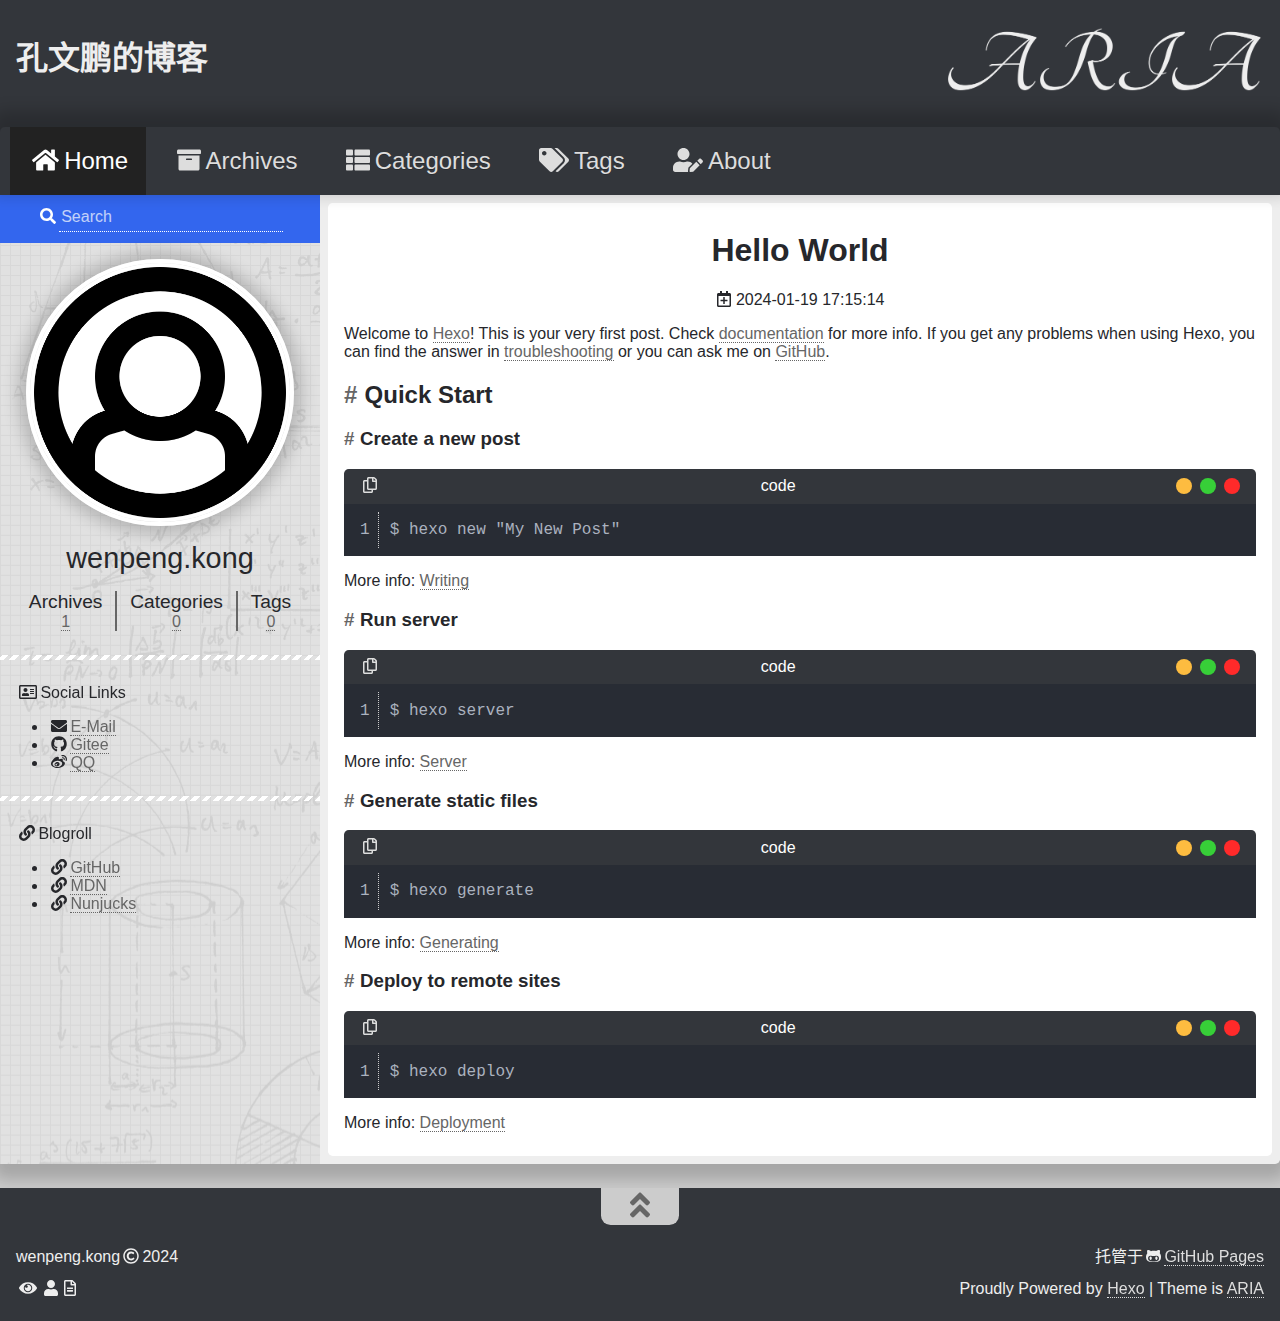
==== commit 82eae8ba: "Site updated: 2024-03-22 17:03:57" ====
--- a/index.html
+++ b/index.html
@@ -1,911 +1,381 @@
-<!DOCTYPE HTML>
-<html lang="zh-CN">
-
-
-<head>
+<!DOCTYPE html>
+<html>
+  <head>
     <meta charset="utf-8">
-    <meta name="keywords" content="孔文鹏的博客">
-    <meta name="description" content="孔文鹏的博客">
     <meta http-equiv="X-UA-Compatible" content="IE=edge">
-    <meta name="viewport" content="width=device-width, initial-scale=1.0, user-scalable=no">
-    <meta name="renderer" content="webkit|ie-stand|ie-comp">
-    <meta name="mobile-web-app-capable" content="yes">
-    <meta name="format-detection" content="telephone=no">
-    <meta name="apple-mobile-web-app-capable" content="yes">
-    <meta name="apple-mobile-web-app-status-bar-style" content="black-translucent">
-    <meta name="referrer" content="no-referrer-when-downgrade">
-    <!-- Global site tag (gtag.js) - Google Analytics -->
-
-
+    <meta name="viewport" content="width=device-width, initial-scale=1, maximum-scale=1">
+    
+    <meta name="theme-color" content="#33363b">
+    <meta name="msapplication-TileColor" content="#33363b">
+    
+    
+    
+    
+    <meta name="keywords" content="Life, ARIA, Hexo">
+    
+    
+    <link rel="apple-touch-icon" sizes="180x180" href="/favicons/apple-touch-icon.png">
+    
+    
+    <link rel="icon" type="image/png" sizes="192x192" href="/favicons/android-chrome-192x192.png">
+    
+    
+    <link rel="icon" type="image/png" sizes="32x32" href="/favicons/favicon-32x32.png">
+    
+    
+    <link rel="icon" type="image/png" sizes="16x16" href="/favicons/favicon-16x16.png">
+    
+    
+    <link rel="mask-icon" href="/favicons/safari-pinned-tab.svg" color="#33363b">
+    
+    
+    <link rel="manifest" href="/favicons/site.webmanifest">
+    
+    
+    <meta name="msapplication-config" content="/favicons/browserconfig.xml">
+    
+    
+    
+    <link rel="shortcut icon" type="image/x-icon" href="/favicons/favicon.ico">
+    
+    
+    <link rel="stylesheet" type="text/css" href="/css/normalize.css">
+    <link rel="stylesheet" type="text/css" href="/css/index.css">
+    
+    <link rel="stylesheet" type="text/css" href="/css/sidebar.css">
+    
+    
+<link rel="stylesheet" type="text/css" href="/css/page.css">
+<link rel="stylesheet" type="text/css" href="/css/post.css">
+
+    <link rel="stylesheet" type="text/css" href="/css/custom.css">
+    <link rel="stylesheet" type="text/css" href="/css/atom-one-dark.css">
+    <link rel="stylesheet" type="text/css" href="/css/lightgallery.min.css">
+    <script type="text/javascript" src="/js/jquery.min.js"></script>
+    <script defer type="text/javascript" src="/js/util.js"></script>
+    <script defer type="text/javascript" src="/js/clipboard.min.js"></script>
+    <script defer type="text/javascript" src="/js/scrollspy.js"></script>
+    <script defer type="text/javascript" src="/js/fontawesome-all.min.js"></script>
+    <script defer type="text/javascript" src="/js/lightgallery.min.js"></script>
+    <script defer type="text/javascript" src="/js/lg-fullscreen.min.js"></script>
+    <script defer type="text/javascript" src="/js/lg-hash.min.js"></script>
+    <script defer type="text/javascript" src="/js/lg-pager.min.js"></script>
+    <script defer type="text/javascript" src="/js/lg-thumbnail.min.js"></script>
+    <script defer type="text/javascript" src="/js/lg-zoom.min.js"></script>
+    
+    <script defer src="/js/busuanzi.pure.mini.js"></script>
+    
+    
+    <script defer type="text/javascript" src="/js/search.js"></script>
+    <script type="text/javascript">
+    $(document).ready(function () {
+      var searchPath = "";
+      if (searchPath.length === 0) {
+        searchPath = "search.xml";
+      }
+      var path = "/" + searchPath;
+      searchFunc(path, "search-input", "search-result");
+    });
+    </script>
+    
+    
+    <script defer type="text/javascript" src="/js/index.js"></script>
+    <script type="text/javascript">
+    $(document).ready(function () {
+      var cb = null;
+      var els = $(".post figure.highlight");
+      if (els.length) {
+        // Enabled Hexo highlight line number.
+        $(els).each(function (i, e) {
+          // $(e).before("<button class=\"copy button\">Copy</button>");
+          $(e).before([
+            "<div class=\"code-titlebar\">",
+              "<div class=\"titlebar-left\">",
+                "<button class=\"copy\" aria-label=\"Copy\"><i class=\"far fa-copy\"></i></button>",
+              "</div>",
+              "<div class=\"titlebar-center\">",
+                "code",
+              "</div>",
+              "<div class=\"titlebar-right\">",
+                "<button class=\"button-dot dot-minimize\" aria-label=\"Decoration\"></button>",
+                "<button class=\"button-dot dot-maximize\" aria-label=\"Decoration\"></button>",
+                "<button class=\"button-dot dot-close\" aria-label=\"Decoration\"></button>",
+              "</div>",
+            "</div>"
+          ].join(""));
+        });
+        cb = new ClipboardJS("button.copy", {
+          "target": function (trigger) {
+              // Get target element by DOM API.
+              return trigger.parentNode.parentNode.nextElementSibling.firstChild.firstChild.firstChild.lastChild.firstChild.firstChild;
+          }
+        });
+      } else {
+        // Disabled Hexo highlight line number.
+        els = $(".post pre code");
+        $(els).each(function (i, e) {
+          // Add button before pre, not code.
+          // $(e).parent().before("<button class=\"copy button\">Copy</button>");
+          $(e).before([
+            "<div class=\"code-titlebar\">",
+              "<div class=\"titlebar-left\">",
+                "<button class=\"copy\" aria-label=\"Copy\"><i class=\"far fa-copy\"></i></button>",
+              "</div>",
+              "<div class=\"titlebar-center\">",
+                "code",
+              "</div>",
+              "<div class=\"titlebar-right\">",
+                "<button class=\"button-dot dot-minimize\" aria-label=\"Decoration\"></button>",
+                "<button class=\"button-dot dot-maximize\" aria-label=\"Decoration\"></button>",
+                "<button class=\"button-dot dot-close\" aria-label=\"Decoration\"></button>",
+              "</div>",
+            "</div>"
+          ].join(""));
+        });
+        cb = new ClipboardJS("button.copy", {
+          "target": function (trigger) {
+              // Get target element by DOM API.
+              return trigger.parentNode.parentNode.nextElementSibling;
+          }
+        });
+      }
+      cb.on("success", function (e) {
+        e.clearSelection();
+        var trigger = e.trigger;
+        // Change button text as a user tip.
+        trigger.innerHTML = "<i class=\"far fa-check-square\"></i>";
+        $(trigger).addClass("copied");
+        // Change button text back;
+        setTimeout(function () {
+          trigger.innerHTML = "<i class=\"far fa-copy\"></i>";
+          $(trigger).removeClass("copied");
+        }, 1500);
+      });
+    });
+    </script>
+    
+    <script defer type="text/javascript" src="/js/custom.js"></script>
     <title>孔文鹏的博客</title>
-    <link rel="icon" type="image/png" href="/favicon.png">
-    
-
-
-    <!-- index cover -->
-    <!-- <link rel="stylesheet preload" type="text/css" href="/css/indexcover.css"> -->
-    <style>
-        .carousel-control {
-            width: 45px;
-            height: 45px;
-            line-height: 55px;
-            border-radius: 45px;
-            background: transparent;
-            cursor: pointer;
-            z-index: 100;
-        }
-        
-        #prev-cover {
-            position: absolute;
-            top: 48%;
-            left: 8px;
-        }
-        
-        #next-cover {
-            position: absolute;
-            top: 48%;
-            right: 8px;;
-        }
-        
-        #prev-cover i {
-            margin-right: 3px;
-        }
-        
-        #next-cover i {
-            margin-left: 3px;
-        }
-        
-        .carousel-control:hover {
-            background-color: rgba(0, 0, 0, .4);
-        }
-        
-        .carousel-control i {
-            color: #fff;
-            font-size: 2.4rem;
-        }
-    </style>
-
-
-
-<link rel="stylesheet" type="text/css" href="/libs/awesome/css/all.min.css">
-<link rel="stylesheet" type="text/css" href="/libs/materialize/materialize.min.css">
-<link rel="stylesheet" type="text/css" href="/libs/aos/aos.css">
-<link rel="stylesheet" type="text/css" href="/libs/animate/animate.min.css">
-<link rel="stylesheet" type="text/css" href="/libs/lightGallery/css/lightgallery.min.css">
-<link rel="stylesheet" type="text/css" href="/css/matery.css">
-<link rel="stylesheet" type="text/css" href="/css/my.css">
-<link rel="stylesheet" type="text/css" href="/css/dark.css" media="none" onload="if(media!='all')media='all'">
-
-
-
-
-    <link rel="stylesheet" href="/libs/tocbot/tocbot.css">
-    <link rel="stylesheet" href="/css/post.css">
-
-
-
-
-
-
-    <script src="/libs/jquery/jquery-3.6.0.min.js"></script>
-
-<meta name="generator" content="Hexo 7.0.0"></head>
-
-
-<body>
-    <header class="navbar-fixed">
-    <nav id="headNav" class="bg-color nav-transparent">
-        <div id="navContainer" class="nav-wrapper container">
-            <div class="brand-logo">
-                <a href="/" class="waves-effect waves-light">
-                    
-                    <img src="/medias/logo.png" class="logo-img" alt="LOGO">
-                    
-                    <span class="logo-span">孔文鹏的博客</span>
-                </a>
-            </div>
+  <meta name="generator" content="Hexo 7.0.0"></head>
+  <body itemscope itemtype="http://schema.org/WebPage" lang="zh-CN"  data-spy="scroll" data-target=".list-group">
+    
+<header id="header" class="header" style="background: #33363b;">
+  <div class="container">
+    <div class="header-container">
+      <div class="header-title">
+        <h1 class="title"><a href="/">孔文鹏的博客</a></h1>
+        <h2 class="subtitle"></h2>
+      </div>
+      
+      <div class="logo">
+        <img src="/images/logo.png" alt="logo">
+      </div>
+      
+    </div>
+    <nav id="nav" class="nav">
+      <a id="nav-toggle" class="nav-toggle" aria-hidden="true"><i class="fas fa-bars" aria-label="Toggle Navbar"></i></a>
+      <ul id="menu" role="menubar" aria-hidden="false">
+        
+        <li role="menuitem"><a href="/" class="current"><i class="fas fa-home"></i><span class="menu-text">Home</span></a></li>
+        
+        <li role="menuitem"><a href="/archives/"><i class="fas fa-archive"></i><span class="menu-text">Archives</span></a></li>
+        
+        <li role="menuitem"><a href="/categories/"><i class="fas fa-th-list"></i><span class="menu-text">Categories</span></a></li>
+        
+        <li role="menuitem"><a href="/tags/"><i class="fas fa-tags"></i><span class="menu-text">Tags</span></a></li>
+        
+        <li role="menuitem"><a href="/about/"><i class="fas fa-user-edit"></i><span class="menu-text">About</span></a></li>
+        
+      </ul>
+    </nav>
+  </div>
+</header>
+
+
+    <main id="main" class="main">
+      <div class="container">
+        <div class="main-container">
+          <div class="content">
             
 
-<a href="#" data-target="mobile-nav" class="sidenav-trigger button-collapse"><i class="fas fa-bars"></i></a>
-<ul class="right nav-menu">
-  
-  <li class="hide-on-med-and-down nav-item">
-    
-    <a href="/" class="waves-effect waves-light">
-      
-      <i class="fas fa-home" style="zoom: 0.6;"></i>
-      
-      <span>Java基础</span>
-    </a>
-    
-  </li>
-  
-  <li class="hide-on-med-and-down nav-item">
-    
-    <a href="/tags" class="waves-effect waves-light">
-      
-      <i class="fas fa-tags" style="zoom: 0.6;"></i>
-      
-      <span>架构篇</span>
-    </a>
-    
-  </li>
-  
-  <li class="hide-on-med-and-down nav-item">
-    
-    <a href="/categories" class="waves-effect waves-light">
-      
-      <i class="fas fa-bookmark" style="zoom: 0.6;"></i>
-      
-      <span>中间件</span>
-    </a>
-    
-  </li>
-  
-  <li class="hide-on-med-and-down nav-item">
-    
-    <a href="/archives" class="waves-effect waves-light">
-      
-      <i class="fas fa-archive" style="zoom: 0.6;"></i>
-      
-      <span>数据库</span>
-    </a>
-    
-  </li>
-  
-  <li class="hide-on-med-and-down nav-item">
-    
-    <a href="/contact" class="waves-effect waves-light">
-      
-      <i class="fas fa-comments" style="zoom: 0.6;"></i>
-      
-      <span>网络知识</span>
-    </a>
-    
-  </li>
-  
-  <li class="hide-on-med-and-down nav-item">
-    
-    <a href="/about" class="waves-effect waves-light">
-      
-      <i class="fas fa-user-circle" style="zoom: 0.6;"></i>
-      
-      <span>关于</span>
-    </a>
-    
-  </li>
-  
-  <li class="hide-on-med-and-down nav-item">
-    
-    <a href="/friends" class="waves-effect waves-light">
-      
-      <i class="fas fa-address-book" style="zoom: 0.6;"></i>
-      
-      <span>my life</span>
-    </a>
-    
-  </li>
-  
-  <li>
-    <a href="#searchModal" class="modal-trigger waves-effect waves-light">
-      <i id="searchIcon" class="fas fa-search" title="搜索" style="zoom: 0.85;"></i>
-    </a>
-  </li>
-  <li>
-    <a href="javascript:;" class="waves-effect waves-light" onclick="switchNightMode()" title="深色/浅色模式" >
-      <i id="sum-moon-icon" class="fas fa-sun" style="zoom: 0.85;"></i>
-    </a>
-  </li>
-</ul>
-
-
-<div id="mobile-nav" class="side-nav sidenav">
-
-    <div class="mobile-head bg-color">
-        
-        <img src="/medias/logo.png" class="logo-img circle responsive-img">
-        
-        <div class="logo-name">孔文鹏的博客</div>
-        <div class="logo-desc">
-            
-            Never really desperate, only the lost of the soul.
-            
-        </div>
-    </div>
-
-    <ul class="menu-list mobile-menu-list">
-        
-        <li class="m-nav-item">
-	  
-		<a href="/" class="waves-effect waves-light">
-			
-			    <i class="fa-fw fas fa-home"></i>
-			
-			Java基础
-		</a>
-          
-        </li>
-        
-        <li class="m-nav-item">
-	  
-		<a href="/tags" class="waves-effect waves-light">
-			
-			    <i class="fa-fw fas fa-tags"></i>
-			
-			架构篇
-		</a>
-          
-        </li>
-        
-        <li class="m-nav-item">
-	  
-		<a href="/categories" class="waves-effect waves-light">
-			
-			    <i class="fa-fw fas fa-bookmark"></i>
-			
-			中间件
-		</a>
-          
-        </li>
-        
-        <li class="m-nav-item">
-	  
-		<a href="/archives" class="waves-effect waves-light">
-			
-			    <i class="fa-fw fas fa-archive"></i>
-			
-			数据库
-		</a>
-          
-        </li>
-        
-        <li class="m-nav-item">
-	  
-		<a href="/contact" class="waves-effect waves-light">
-			
-			    <i class="fa-fw fas fa-comments"></i>
-			
-			网络知识
-		</a>
-          
-        </li>
-        
-        <li class="m-nav-item">
-	  
-		<a href="/about" class="waves-effect waves-light">
-			
-			    <i class="fa-fw fas fa-user-circle"></i>
-			
-			关于
-		</a>
-          
-        </li>
-        
-        <li class="m-nav-item">
-	  
-		<a href="/friends" class="waves-effect waves-light">
-			
-			    <i class="fa-fw fas fa-address-book"></i>
-			
-			my life
-		</a>
-          
-        </li>
-        
-        
-        <li><div class="divider"></div></li>
-        <li>
-            <a href="https://gitee.com/aiwendo" class="waves-effect waves-light" target="_blank">
-                <i class="fab fa-github-square fa-fw"></i>Fork Me
-            </a>
-        </li>
-        
-    </ul>
+<div id="index" class="index page">
+  
+  <article class="article post card" itemscope itemtype="http://schema.org/Article">
+    <div class="post-block">
+      <link itemprop="mainEntityOfPage" href="https://aiwendo.gitee.io/2024/01/19/hello-world/">
+      <span hidden itemprop="author" itemscope itemtype="http://schema.org/Person">
+        <meta itemprop="name" content="wenpeng.kong">
+        <meta itemprop="description" content="">
+        <meta itemprop="image" content="/images/avatar.png">
+      </span>
+      <span hidden itemprop="publisher" itemscope itemtype="http://schema.org/Organization">
+        <meta itemprop="name" content="孔文鹏的博客">
+      </span>
+    </div>
+    <header class="post-header">
+      <h1 class="post-title" itemprop="name headline">
+        <a class="post-title-link post-title-link-external" href="/2024/01/19/hello-world/" itemprop="url">Hello World</a>
+      </h1>
+      <div class="post-meta">
+        
+        <span class="post-date">
+          <i class="far fa-calendar-plus"></i><span><time title="post-date" itemprop="dateCreated datePublished" datetime="2024-01-19T17:15:14+08:00">2024-01-19 17:15:14</time></span>
+        </span>
+        
+        
+        
+      </div>
+    </header>
+    <main class="post-main" itemprop="articleBody">
+      
+      <p>Welcome to <a target="_blank" rel="noopener" href="https://hexo.io/">Hexo</a>! This is your very first post. Check <a target="_blank" rel="noopener" href="https://hexo.io/docs/">documentation</a> for more info. If you get any problems when using Hexo, you can find the answer in <a target="_blank" rel="noopener" href="https://hexo.io/docs/troubleshooting.html">troubleshooting</a> or you can ask me on <a target="_blank" rel="noopener" href="https://github.com/hexojs/hexo/issues">GitHub</a>.</p>
+<h2 id="Quick-Start"><a href="#Quick-Start" class="headerlink" title="Quick Start"></a>Quick Start</h2><h3 id="Create-a-new-post"><a href="#Create-a-new-post" class="headerlink" title="Create a new post"></a>Create a new post</h3><figure class="hljs highlight bash"><table><tr><td class="gutter"><pre><span class="line">1</span><br></pre></td><td class="code"><pre><span class="line">$ hexo new <span class="string">&quot;My New Post&quot;</span></span><br></pre></td></tr></table></figure>
+
+<p>More info: <a target="_blank" rel="noopener" href="https://hexo.io/docs/writing.html">Writing</a></p>
+<h3 id="Run-server"><a href="#Run-server" class="headerlink" title="Run server"></a>Run server</h3><figure class="hljs highlight bash"><table><tr><td class="gutter"><pre><span class="line">1</span><br></pre></td><td class="code"><pre><span class="line">$ hexo server</span><br></pre></td></tr></table></figure>
+
+<p>More info: <a target="_blank" rel="noopener" href="https://hexo.io/docs/server.html">Server</a></p>
+<h3 id="Generate-static-files"><a href="#Generate-static-files" class="headerlink" title="Generate static files"></a>Generate static files</h3><figure class="hljs highlight bash"><table><tr><td class="gutter"><pre><span class="line">1</span><br></pre></td><td class="code"><pre><span class="line">$ hexo generate</span><br></pre></td></tr></table></figure>
+
+<p>More info: <a target="_blank" rel="noopener" href="https://hexo.io/docs/generating.html">Generating</a></p>
+<h3 id="Deploy-to-remote-sites"><a href="#Deploy-to-remote-sites" class="headerlink" title="Deploy to remote sites"></a>Deploy to remote sites</h3><figure class="hljs highlight bash"><table><tr><td class="gutter"><pre><span class="line">1</span><br></pre></td><td class="code"><pre><span class="line">$ hexo deploy</span><br></pre></td></tr></table></figure>
+
+<p>More info: <a target="_blank" rel="noopener" href="https://hexo.io/docs/one-command-deployment.html">Deployment</a></p>
+
+      
+    </main>
+    <footer class="post-footer">
+      
+    </footer>
+  </article>
+  
+  
+  
 </div>
 
-
-        </div>
-
-        
-            <style>
-    .nav-transparent .github-corner {
-        display: none !important;
-    }
-
-    .github-corner {
-        position: absolute;
-        z-index: 10;
-        top: 0;
-        right: 0;
-        border: 0;
-        transform: scale(1.1);
-    }
-
-    .github-corner svg {
-        color: #0f9d58;
-        fill: #fff;
-        height: 64px;
-        width: 64px;
-    }
-
-    .github-corner:hover .octo-arm {
-        animation: a 0.56s ease-in-out;
-    }
-
-    .github-corner .octo-arm {
-        animation: none;
-    }
-
-    @keyframes a {
-        0%,
-        to {
-            transform: rotate(0);
-        }
-        20%,
-        60% {
-            transform: rotate(-25deg);
-        }
-        40%,
-        80% {
-            transform: rotate(10deg);
-        }
-    }
-</style>
-
-<a href="https://gitee.com/aiwendo" class="github-corner tooltipped hide-on-med-and-down" target="_blank"
-   data-tooltip="Fork Me" data-position="left" data-delay="50">
-    <svg viewBox="0 0 250 250" aria-hidden="true">
-        <path d="M0,0 L115,115 L130,115 L142,142 L250,250 L250,0 Z"></path>
-        <path d="M128.3,109.0 C113.8,99.7 119.0,89.6 119.0,89.6 C122.0,82.7 120.5,78.6 120.5,78.6 C119.2,72.0 123.4,76.3 123.4,76.3 C127.3,80.9 125.5,87.3 125.5,87.3 C122.9,97.6 130.6,101.9 134.4,103.2"
-              fill="currentColor" style="transform-origin: 130px 106px;" class="octo-arm"></path>
-        <path d="M115.0,115.0 C114.9,115.1 118.7,116.5 119.8,115.4 L133.7,101.6 C136.9,99.2 139.9,98.4 142.2,98.6 C133.8,88.0 127.5,74.4 143.8,58.0 C148.5,53.4 154.0,51.2 159.7,51.0 C160.3,49.4 163.2,43.6 171.4,40.1 C171.4,40.1 176.1,42.5 178.8,56.2 C183.1,58.6 187.2,61.8 190.9,65.4 C194.5,69.0 197.7,73.2 200.1,77.6 C213.8,80.2 216.3,84.9 216.3,84.9 C212.7,93.1 206.9,96.0 205.4,96.6 C205.1,102.4 203.0,107.8 198.3,112.5 C181.9,128.9 168.3,122.5 157.7,114.1 C157.9,116.9 156.7,120.9 152.7,124.9 L141.0,136.5 C139.8,137.7 141.6,141.9 141.8,141.8 Z"
-              fill="currentColor" class="octo-body"></path>
-    </svg>
-</a>
-        
-    </nav>
-
-</header>
-
-    
-
-
-<div class="carousel carousel-slider center index-cover" data-indicators="true" style="margin-top: -64px;">
-    
-
-    <div class="carousel-item  white-text bg-cover about-cover">
-        <div class="container">
-            <div class="row">
-    <div class="col s10 offset-s1 m8 offset-m2 l8 offset-l2">
-        <div class="brand">
-            <div class="title center-align">
-                
-                    subtitle
-                
-            </div>
-
-            <div class="description center-align">
-                
-                <span id="subtitle"></span>
-                <script src="/libs/typed/typed.js"></script>
-                <script>
-                    var typed = new Typed("#subtitle", {
-                        strings: [ 
-                            
-                                "与优秀的人为伍,你将变得更优秀",
-                            
-                        ],
-                        startDelay: 300,
-                        typeSpeed: 100,
-                        loop: true,
-                        backSpeed: 50,
-                        showCursor: true
-                    });
-                </script>
-                
-            </div>
-        </div>
-    </div>
+          </div>
+          
+          
+          
+<aside class="sidebar" id="sidebar" style="background: url(/images/background.png);">
+  
+  <div class="search">
+    <div class="form-group">
+      <i class="fas fa-search"></i><input type="search" id="search-input" name="q" results="0" placeholder="Search" class="form-control"/>
+    </div>
+  </div>
+  <div class="search-result-box" id="search-result"></div>
+  
+  
+<div class="info sidebar-item" id="info">
+  
+  <img class="author-avatar" src="/images/avatar.png" alt="wenpeng.kong">
+  
+  <h1 class="author-name">wenpeng.kong</h1>
+  <h2 class="author-description"></h2>
+  <div class="site-count">
+    
+    
+    
+    
+    <div class="archives-count count-block">
+      <div class="site-count-title">Archives</div>
+      <div><a href="/archives/">1</a></div>
+    </div>
+    
+    
+    
+    <div class="categories-count count-block">
+      <div class="site-count-title">Categories</div>
+      <div><a href="/categories/">0</a></div>
+    </div>
+    
+    
+    
+    <div class="tags-count count-block">
+      <div class="site-count-title">Tags</div>
+      <div><a href="/tags/">0</a></div>
+    </div>
+    
+    
+    
+    
+  </div>
+  
 </div>
 
 
-<script>
-    // 每天切换 banner 图.  Switch banner image every day.
-    var bannerUrl = "/medias/banner/" + new Date().getDay() + '.jpg';
-    $('.bg-cover').css('background-image', 'url(' + bannerUrl + ')');
-</script>
-<script>
-    
-      var bannerUrl = "/medias/featureimages/" + Math.floor(Math.random() * 24) + '.jpg';
-    
-    $('.bg-cover.about-cover').css('background-image', 'url(' + bannerUrl + ')');
-
-</script>
-
-
-
-            <div class="cover-btns">
-                <a href="#indexCard" class="waves-effect waves-light btn">
-                    <i class="fa fa-angle-double-down"></i>开始阅读
-                </a>
-
-                
-                    <a href="https://gitee.com/aiwendo" class="waves-effect waves-light btn" target="_blank">
-                        <i class="fab fa-github-alt"></i>Github
-                    </a>
-                
-            </div>
-            <div class="cover-social-link">
-    <a href="https://gitee.com/aiwendo" class="tooltipped" target="_blank" data-tooltip="访问我的GitHub" data-position="top" data-delay="50">
-        <i class="fab fa-github"></i>
-    </a>
-
-
-
-    <a href="mailto:1916925304@qq.com" class="tooltipped" target="_blank" data-tooltip="邮件联系我" data-position="top" data-delay="50">
-        <i class="fas fa-envelope-open"></i>
-    </a>
-
-
-
-
-
-
-
-    <a href="tencent://AddContact/?fromId=50&fromSubId=1&subcmd=all&uin=1916925304" class="tooltipped" target="_blank" data-tooltip="QQ联系我: 1916925304" data-position="top" data-delay="50">
-        <i class="fab fa-qq"></i>
-    </a>
-
-
-
-
-
-
-
-    <a href="/atom.xml" class="tooltipped" target="_blank" data-tooltip="RSS 订阅" data-position="top" data-delay="50">
-        <i class="fas fa-rss"></i>
-    </a>
-
-</div>
-        </div>
-    </div>
-
-    
-</div>
-
-<script>
-    $(function () {
-        let coverSlider = $('.carousel');
-
-        //用户触摸轮播自动 restartPlay 是否生效
-        let initUserPressedOrDraggedActive = false
-
-        //用户触摸轮播自动 restartPlay
-        function initUserPressedOrDragged(instance) {
-            setInterval(() => {
-                if (instance.pressed || instance.dragged) {
-                    // console.log('initUserPressedOrDragged: ',instance.pressed,instance.dragged)
-                    restartPlay()
-                }
-            }, 1000)
-        }
-
-        coverSlider.carousel({
-            duration: Number('120'),
-            fullWidth: true,
-            indicators: 'true' === 'true',
-            onCycleTo() {
-                if (!initUserPressedOrDraggedActive) {
-                    // console.log('initUserPressedOrDraggedActive')
-                    initUserPressedOrDragged(this)
-                    initUserPressedOrDraggedActive = true
-                }
-            },
-        })
-
-        let carouselIntervalId;
-        
-        // Loop to call the next cover article picture.
-        let autoCarousel = function () {
-            carouselIntervalId = setInterval(function () {
-                coverSlider.carousel('next');
-            }, 5000);
-        };
-        autoCarousel();
-        
-
-        function restartPlay() {
-            
-            clearInterval(carouselIntervalId);
-            autoCarousel();
-            
-        };
-
-        
-        // prev and next cover post.
-        $('#prev-cover').click(function () {
-            coverSlider.carousel('prev');
-            restartPlay();
-        });
-        $('#next-cover').click(function () {
-            coverSlider.carousel('next');
-            restartPlay();
-        });
-        
-    });
-</script>
-
-
-
-<main class="content">
-
-    
-    <div id="indexCard" class="index-card">
-        <div class="container ">
-            <div class="card">
-                <div class="card-content">
-                    
-                        <div class="dream">
-    
-    <div class="title center-align">
-        <i class="far fa-lightbulb"></i>&nbsp;&nbsp;个人介绍
-    </div>
-    
-    <div class="row">
-        <div class="col l8 offset-l2 m10 offset-m1 s10 offset-s1 center-align text">
-            大家好,我叫孔文鹏,欢迎大家来到我的个人博客空间,搭建此博客的目的是为了沉淀自己从事java开发的一些经验、遇到的线上问题、前沿的技术分享,沉淀自己的同时也将这些内容分享给有需要的人,期望大家多多互动,多多交流,一起成长!
-        </div>
-    </div>
-</div>
-
-                    
-
-                    
-
-                    
-
-                    
-                    <div id="recommend-sections" class="recommend">
-                        
-
-
-
-                    </div>
-                    
-                </div>
-            </div>
-        </div>
-    </div>
-    
-
-    
-
-    <!-- 所有文章卡片 -->
-    <article id="articles" class="container articles">
-        <div class="row article-row">
-            
-             <!-- 隐藏某个文章 -->
-            <div class="article col s12 m6 l4" data-aos="zoom-in">
-                <div class="card">
-                    <a href="/2024/01/19/hello-world/">
-                        <div class="card-image">
-                            
-                            
-                            <img src="/medias/featureimages/12.jpg" class="responsive-img" alt="Hello World">
-                            
-                            <span class="card-title">Hello World</span>
-                        </div>
-                    </a>
-
-                    <div class="card-content article-content">
-                        <div class="summary block-with-text">
-                            
-                                Welcome to Hexo! This is your very first post. Check documentation for more info. If you get any problems when using Hex
-                            
-                        </div>
-                        <div class="publish-info">
-                            <span class="publish-date">
-                                <i class="far fa-clock fa-fw icon-date"></i>2024-01-19
-                            </span>
-                            <span class="publish-author">
-                                
-                                <i class="fas fa-user fa-fw"></i>
-                                wenpeng.kong
-                                
-                            </span>
-                        </div>
-                    </div>
-
-                    
-                </div>
-            </div>
-              <!-- 隐藏某个文章 -->
-            
-        </div>
-    </article>
-
-</main>
-
-
-
-
-    <footer class="page-footer bg-color">
-    
-
-    <div class="container row center-align"
-         style="margin-bottom: 0px !important;">
-        <div class="col s12 m8 l8 copy-right">
-            Copyright&nbsp;&copy;
-            
-                <span id="year">2024</span>
-            
-            <a href="/about" target="_blank">wenpeng.kong</a>
-            |&nbsp;Powered by&nbsp;<a href="https://hexo.io/" target="_blank">Hexo</a>
-            |&nbsp;Theme&nbsp;<a href="https://github.com/blinkfox/hexo-theme-matery" target="_blank">Matery</a>
-            
-            <br>
-            
-            
-            
-                
-            
-            
-                <span id="busuanzi_container_site_pv">
-                &nbsp;|&nbsp;<i class="far fa-eye"></i>&nbsp;总访问量:&nbsp;
-                    <span id="busuanzi_value_site_pv" class="white-color"></span>
-            </span>
-            
-            
-                <span id="busuanzi_container_site_uv">
-                &nbsp;|&nbsp;<i class="fas fa-users"></i>&nbsp;总访问人数:&nbsp;
-                    <span id="busuanzi_value_site_uv" class="white-color"></span>
-            </span>
-            
-            <br>
-
-            <!-- 运行天数提醒. -->
-            
-            <br>
-            
-        </div>
-        <div class="col s12 m4 l4 social-link social-statis">
-    <a href="https://gitee.com/aiwendo" class="tooltipped" target="_blank" data-tooltip="访问我的GitHub" data-position="top" data-delay="50">
-        <i class="fab fa-github"></i>
-    </a>
-
-
-
-    <a href="mailto:1916925304@qq.com" class="tooltipped" target="_blank" data-tooltip="邮件联系我" data-position="top" data-delay="50">
-        <i class="fas fa-envelope-open"></i>
-    </a>
-
-
-
-
-
-
-
-    <a href="tencent://AddContact/?fromId=50&fromSubId=1&subcmd=all&uin=1916925304" class="tooltipped" target="_blank" data-tooltip="QQ联系我: 1916925304" data-position="top" data-delay="50">
-        <i class="fab fa-qq"></i>
-    </a>
-
-
-
-
-
-
-
-    <a href="/atom.xml" class="tooltipped" target="_blank" data-tooltip="RSS 订阅" data-position="top" data-delay="50">
-        <i class="fas fa-rss"></i>
-    </a>
-
-</div>
-    </div>
+  <div class="sidebar-sticky">
+    
+    
+    <hr>
+    <div class="social-link sidebar-item">
+      <div><i class="far fa-address-card"></i>Social Links</p></div>
+      <ul>
+        
+        <li><i class="fas fa-envelope"></i><a href="mailto:kongwenpeng111@163.com" target="_blank">E-Mail</a></li>
+        
+        <li><i class="fab fa-github"></i><a href="https://gitee.com/aiwendo" target="_blank">Gitee</a></li>
+        
+        <li><i class="fab fa-weibo"></i><a href="mailto:1916925304@qq.com" target="_blank">QQ</a></li>
+        
+      </ul>
+    </div>
+    
+    
+    <hr>
+    <div class="blogroll sidebar-item">
+      <div><i class="fas fa-link"></i>Blogroll</div>
+      <ul>
+        
+        <li><i class="fas fa-link"></i><a href="https://github.com/" target="_blank">GitHub</a></li>
+        
+        <li><i class="fas fa-link"></i><a href="https://developer.mozilla.org/" target="_blank">MDN</a></li>
+        
+        <li><i class="fas fa-link"></i><a href="https://mozilla.github.io/nunjucks/" target="_blank">Nunjucks</a></li>
+        
+      </ul>
+    </div>
+    
+  </div>
+</aside>
+
+
+          
+        </div>
+      </div>
+    </main>
+    
+<footer id="footer" class="footer" style="background: #33363b;">
+  <div class="container">
+    <div class="back-to-top">
+      <button id="back-to-top"><i class="fas fa-angle-double-up" aria-label="Back to Top"></i></button>
+    </div>
+    <div class="footer-container">
+      <div class="footer-left">
+        <div class="copyright">
+          <span class="author">wenpeng.kong</span><span class="year"><i class="far fa-copyright"></i>2024</span>
+        </div>
+        
+        <div class="busuanzi">
+          <span id="busuanzi_container_site_pv"><i class="fas fa-eye" aria-label="Site Visit Count" aria-hidden="false"></i><span id="busuanzi_value_site_pv"></span></span><span id="busuanzi_container_site_uv"><i class="fas fa-user" aria-label="Site User Count" aria-hidden="false"></i><span id="busuanzi_value_site_uv"></span></span><span id="busuanzi_container_page_pv"><i class="far fa-file-alt"></i><span id="busuanzi_value_page_pv" aria-label="Page Click Count" aria-hidden="false"></span></span>
+        </div>
+        
+      </div>
+      <div class="footer-right">
+        <div class="custom-info">
+          
+          托管于<i class="fab fa-github-alt"></i><a href="https://pages.github.com/" target="_blank">GitHub Pages</a>
+          
+        </div>
+        <div class="powered-by">
+          Proudly Powered by <a href="https://hexo.io/" target="_blank">Hexo</a> | Theme is <a href="https://github.com/AlynxZhou/hexo-theme-aria/" target="_blank">ARIA</a>
+        </div>
+      </div>
+    </div>
+  </div>
 </footer>
 
-<div class="progress-bar"></div>
-
-
-    <!-- 搜索遮罩框 -->
-<div id="searchModal" class="modal">
-    <div class="modal-content">
-        <div class="search-header">
-            <span class="title"><i class="fas fa-search"></i>&nbsp;&nbsp;搜索</span>
-            <input type="search" id="searchInput" name="s" placeholder="请输入搜索的关键字"
-                   class="search-input">
-        </div>
-        <div id="searchResult"></div>
-    </div>
-</div>
-
-<script type="text/javascript">
-$(function () {
-    var searchFunc = function (path, search_id, content_id) {
-        'use strict';
-        $.ajax({
-            url: path,
-            dataType: "xml",
-            success: function (xmlResponse) {
-                // get the contents from search data
-                var datas = $("entry", xmlResponse).map(function () {
-                    return {
-                        title: $("title", this).text(),
-                        content: $("content", this).text(),
-                        url: $("url", this).text()
-                    };
-                }).get();
-                var $input = document.getElementById(search_id);
-                var $resultContent = document.getElementById(content_id);
-                $input.addEventListener('input', function () {
-                    var str = '<ul class=\"search-result-list\">';
-                    var keywords = this.value.trim().toLowerCase().split(/[\s\-]+/);
-                    $resultContent.innerHTML = "";
-                    if (this.value.trim().length <= 0) {
-                        return;
-                    }
-                    // perform local searching
-                    datas.forEach(function (data) {
-                        var isMatch = true;
-                        var data_title = data.title.trim().toLowerCase();
-                        var data_content = data.content.trim().replace(/<[^>]+>/g, "").toLowerCase();
-                        var data_url = data.url;
-                        data_url = data_url.indexOf('/') === 0 ? data.url : '/' + data_url;
-                        var index_title = -1;
-                        var index_content = -1;
-                        var first_occur = -1;
-                        // only match artiles with not empty titles and contents
-                        if (data_title !== '' && data_content !== '') {
-                            keywords.forEach(function (keyword, i) {
-                                index_title = data_title.indexOf(keyword);
-                                index_content = data_content.indexOf(keyword);
-                                if (index_title < 0 && index_content < 0) {
-                                    isMatch = false;
-                                } else {
-                                    if (index_content < 0) {
-                                        index_content = 0;
-                                    }
-                                    if (i === 0) {
-                                        first_occur = index_content;
-                                    }
-                                }
-                            });
-                        }
-                        // show search results
-                        if (isMatch) {
-                            str += "<li><a href='" + data_url + "' class='search-result-title'>" + data_title + "</a>";
-                            var content = data.content.trim().replace(/<[^>]+>/g, "");
-                            if (first_occur >= 0) {
-                                // cut out 100 characters
-                                var start = first_occur - 20;
-                                var end = first_occur + 80;
-                                if (start < 0) {
-                                    start = 0;
-                                }
-                                if (start === 0) {
-                                    end = 100;
-                                }
-                                if (end > content.length) {
-                                    end = content.length;
-                                }
-                                var match_content = content.substr(start, end);
-                                // highlight all keywords
-                                keywords.forEach(function (keyword) {
-                                    var regS = new RegExp(keyword, "gi");
-                                    match_content = match_content.replace(regS, "<em class=\"search-keyword\">" + keyword + "</em>");
-                                });
-
-                                str += "<p class=\"search-result\">" + match_content + "...</p>"
-                            }
-                            str += "</li>";
-                        }
-                    });
-                    str += "</ul>";
-                    $resultContent.innerHTML = str;
-                });
-            }
-        });
-    };
-
-    searchFunc('/search.xml', 'searchInput', 'searchResult');
-});
-</script>
-
-    <!-- 白天和黑夜主题 -->
-<div class="stars-con">
-    <div id="stars"></div>
-    <div id="stars2"></div>
-    <div id="stars3"></div>  
-</div>
-
-<script>
-    function switchNightMode() {
-        $('<div class="Cuteen_DarkSky"><div class="Cuteen_DarkPlanet"></div></div>').appendTo($('body')),
-        setTimeout(function () {
-            $('body').hasClass('DarkMode') 
-            ? ($('body').removeClass('DarkMode'), localStorage.setItem('isDark', '0'), $('#sum-moon-icon').removeClass("fa-sun").addClass('fa-moon')) 
-            : ($('body').addClass('DarkMode'), localStorage.setItem('isDark', '1'), $('#sum-moon-icon').addClass("fa-sun").removeClass('fa-moon')),
-            
-            setTimeout(function () {
-            $('.Cuteen_DarkSky').fadeOut(1e3, function () {
-                $(this).remove()
-            })
-            }, 2e3)
-        })
-    }
-</script>
-
-    <!-- 回到顶部按钮 -->
-<div id="backTop" class="top-scroll">
-    <a class="btn-floating btn-large waves-effect waves-light" href="#!">
-        <i class="fas fa-arrow-up"></i>
-    </a>
-</div>
-
-
-    <script src="/libs/materialize/materialize.min.js"></script>
-    <script src="/libs/masonry/masonry.pkgd.min.js"></script>
-    <script src="/libs/aos/aos.js"></script>
-    <script src="/libs/scrollprogress/scrollProgress.min.js"></script>
-    <script src="/libs/lightGallery/js/lightgallery-all.min.js"></script>
-    <script src="/js/matery.js"></script>
-
-    
-
-    
-    
-    
-
-    <!-- 雪花特效 -->
-    
-
-    <!-- 鼠标星星特效 -->
-    
-
-     
-        <script src="https://ssl.captcha.qq.com/TCaptcha.js"></script>
-        <script src="/libs/others/TencentCaptcha.js"></script>
-        <button id="TencentCaptcha" data-appid="xxxxxxxxxx" data-cbfn="callback" type="button" hidden></button>
-    
-
-    <!-- Baidu Analytics -->
-
-    <!-- Baidu Push -->
-
-<script>
-    (function () {
-        var bp = document.createElement('script');
-        var curProtocol = window.location.protocol.split(':')[0];
-        if (curProtocol === 'https') {
-            bp.src = 'https://zz.bdstatic.com/linksubmit/push.js';
-        } else {
-            bp.src = 'http://push.zhanzhang.baidu.com/push.js';
-        }
-        var s = document.getElementsByTagName("script")[0];
-        s.parentNode.insertBefore(bp, s);
-    })();
-</script>
-
-    
-    
-    <script async src="/libs/others/busuanzi.pure.mini.js"></script>
-    
-
-    
-
-    
-
-    <!--腾讯兔小巢-->
-    
-    
-
-    
-
-    
-
-    
-    <script src="/libs/instantpage/instantpage.js" type="module"></script>
-    
-
-</body>
-
+
+  </body>
 </html>
--- a/css/index.css
+++ b/css/index.css
@@ -0,0 +1,858 @@
+.header {
+  padding-bottom: 3em;
+  margin-bottom: 0;
+  background: #33363b;
+  color: #eee;
+}
+.header .header-container {
+  display: -webkit-box;
+  display: -moz-box;
+  display: -webkit-flex;
+  display: -ms-flexbox;
+  display: box;
+  display: flex;
+  -webkit-box-orient: horizontal;
+  -moz-box-orient: horizontal;
+  -o-box-orient: horizontal;
+  -webkit-flex-direction: row;
+  -ms-flex-direction: row;
+  flex-direction: row;
+  -webkit-box-pack: justify;
+  -moz-box-pack: justify;
+  -o-box-pack: justify;
+  -ms-flex-pack: justify;
+  -webkit-justify-content: space-between;
+  justify-content: space-between;
+  -webkit-box-align: center;
+  -moz-box-align: center;
+  -o-box-align: center;
+  -ms-flex-align: center;
+  -webkit-align-items: center;
+  align-items: center;
+  -webkit-box-lines: single;
+  -moz-box-lines: single;
+  -o-box-lines: single;
+  -webkit-flex-wrap: nowrap;
+  -ms-flex-wrap: nowrap;
+  flex-wrap: nowrap;
+  padding: 1em;
+}
+.header .header-container .header-title {
+  text-align: left;
+  width: 50%;
+  word-wrap: break-word;
+  -webkit-box-flex: 1;
+  -moz-box-flex: 1;
+  -o-box-flex: 1;
+  box-flex: 1;
+  -webkit-flex: 1 0 auto;
+  -ms-flex: 1 0 auto;
+  flex: 1 0 auto;
+  color: #eee;
+}
+.header .header-container .header-title a {
+  color: #eee;
+  text-decoration: none;
+  border-bottom: none;
+}
+.header .header-container .header-title a:hover {
+  color: #eee;
+  border-bottom: none;
+}
+.header .header-container .header-title a:active {
+  top: 0;
+}
+.header .header-container .header-title .title {
+  font: bold 2em $font-title-font;
+  margin: 0 0 0.5em 0;
+}
+.header .header-container .header-title .subtitle {
+  font: italic 1.5em $font-subtitle-font;
+  margin: 0.5em 0 0 0;
+}
+.header .header-container .logo {
+  text-align: right;
+  width: 50%;
+  -webkit-box-flex: 1;
+  -moz-box-flex: 1;
+  -o-box-flex: 1;
+  box-flex: 1;
+  -webkit-flex: 1 0 auto;
+  -ms-flex: 1 0 auto;
+  flex: 1 0 auto;
+}
+.header .header-container .logo img {
+  display: inline-block;
+  max-width: 20em;
+  width: 100%;
+}
+@media (max-width: 40em) {
+  .header .header-container {
+    -webkit-box-direction: reverse;
+    -moz-box-direction: reverse;
+    -o-box-direction: reverse;
+    -webkit-box-orient: vertical;
+    -moz-box-orient: vertical;
+    -o-box-orient: vertical;
+    -webkit-flex-direction: column-reverse;
+    -ms-flex-direction: column-reverse;
+    flex-direction: column-reverse;
+  }
+  .header .header-container .header-title {
+    text-align: center;
+    width: auto;
+  }
+  .header .header-container .logo {
+    text-align: center;
+    width: auto;
+  }
+}
+.nav {
+  position: relative;
+  margin: 0;
+  padding: 0 0.5em;
+  background: #33363b;
+  -webkit-box-shadow: 0 -0.5em 1em 0.5em rgba(0,0,0,0.19);
+  box-shadow: 0 -0.5em 1em 0.5em rgba(0,0,0,0.19);
+  border-top-left-radius: 0.3em;
+  border-top-right-radius: 0.3em;
+  display: block;
+}
+.nav ul {
+  display: block;
+  list-style: none;
+  padding: 0;
+  margin: 0;
+  overflow: auto;
+  white-space: nowrap;
+}
+.nav ul li {
+  line-height: 2em;
+  position: relative;
+  text-align: center;
+  display: inline-block;
+  margin: 0 0.1em;
+}
+.nav ul li a {
+  position: relative;
+  display: block;
+  font-size: 1.5em;
+  padding: 0.75em;
+  color: #ddd;
+  text-decoration: none;
+  text-shadow: 0 0.05em rgba(0,0,0,0.2);
+  -webkit-transition: 0.2s ease-in;
+  -moz-transition: 0.2s ease-in;
+  -o-transition: 0.2s ease-in;
+  -ms-transition: 0.2s ease-in;
+  transition: 0.2s ease-in;
+  border-bottom: none;
+}
+.nav ul li a:hover {
+  color: #fff;
+  background: $color-nav-hover-font;
+}
+.nav ul li a:active {
+  top: 0;
+}
+.nav ul li a.current {
+  color: #fff;
+  background: #222;
+}
+.nav .nav-toggle {
+  text-align: center;
+  font-size: 2em;
+  position: relative;
+  cursor: pointer;
+  color: $color-nav-link;
+  display: none;
+  width: 100%;
+  text-align: center;
+  border-bottom: none;
+}
+.nav .nav-toggle:hover {
+  border-bottom: none;
+  color: #fff;
+}
+@media (max-width: 40em) {
+  .nav .nav-toggle {
+    display: block;
+  }
+  .nav ul {
+    display: none;
+  }
+  .nav ul li {
+    display: block;
+    text-align: center;
+    margin: 0.1em 0;
+  }
+  .nav ul li a {
+    position: relative;
+    border-bottom: none;
+  }
+  .nav ul li a:hover {
+    color: #fff;
+    background: $color-nav-hover-font;
+  }
+}
+.main {
+  font: 16px Roboto, "Noto Sans", "Noto Sans CJK", Helvetica, Arial, sans-serif, "Roboto Slab", "Noto Serif", "Noto Serif CJK", Georgia, "Times New Roman", serif;
+  margin-top: -3em;
+}
+.main .main-container {
+  width: auto;
+  background: #eee;
+  -webkit-box-sizing: border-box;
+  -moz-box-sizing: border-box;
+  box-sizing: border-box;
+  -webkit-box-shadow: 0 0.5em 1em 0.5em rgba(0,0,0,0.19);
+  box-shadow: 0 0.5em 1em 0.5em rgba(0,0,0,0.19);
+  border-bottom-left-radius: 0.3em;
+  border-bottom-right-radius: 0.3em;
+  display: -webkit-box;
+  display: -moz-box;
+  display: -webkit-flex;
+  display: -ms-flexbox;
+  display: box;
+  display: flex;
+  -webkit-box-direction: reverse;
+  -moz-box-direction: reverse;
+  -o-box-direction: reverse;
+  -webkit-box-orient: horizontal;
+  -moz-box-orient: horizontal;
+  -o-box-orient: horizontal;
+  -webkit-flex-direction: row-reverse;
+  -ms-flex-direction: row-reverse;
+  flex-direction: row-reverse;
+  -webkit-box-pack: justify;
+  -moz-box-pack: justify;
+  -o-box-pack: justify;
+  -ms-flex-pack: justify;
+  -webkit-justify-content: space-between;
+  justify-content: space-between;
+  -webkit-box-align: stretch;
+  -moz-box-align: stretch;
+  -o-box-align: stretch;
+  -ms-flex-align: stretch;
+  -webkit-align-items: stretch;
+  align-items: stretch;
+  -webkit-box-lines: single;
+  -moz-box-lines: single;
+  -o-box-lines: single;
+  -webkit-flex-wrap: nowrap;
+  -ms-flex-wrap: nowrap;
+  flex-wrap: nowrap;
+  padding: 0;
+}
+.main .main-container .content {
+  -webkit-box-flex: 1;
+  -moz-box-flex: 1;
+  -o-box-flex: 1;
+  box-flex: 1;
+  -webkit-flex: 1 0 auto;
+  -ms-flex: 1 0 auto;
+  flex: 1 0 auto;
+  width: 75%;
+}
+@media (max-width: 60em) {
+  .main .main-container {
+    -webkit-box-orient: vertical;
+    -moz-box-orient: vertical;
+    -o-box-orient: vertical;
+    -webkit-flex-direction: column;
+    -ms-flex-direction: column;
+    flex-direction: column;
+  }
+  .main .main-container .content {
+    width: 100%;
+  }
+}
+.footer {
+  background: #33363b;
+  color: #eee;
+  margin-top: 1.5em;
+}
+.footer .footer-container {
+  width: auto;
+  word-wrap: break-word;
+  line-height: 2em;
+  padding: 1em;
+  display: -webkit-box;
+  display: -moz-box;
+  display: -webkit-flex;
+  display: -ms-flexbox;
+  display: box;
+  display: flex;
+  -webkit-box-orient: horizontal;
+  -moz-box-orient: horizontal;
+  -o-box-orient: horizontal;
+  -webkit-flex-direction: row;
+  -ms-flex-direction: row;
+  flex-direction: row;
+  -webkit-box-pack: justify;
+  -moz-box-pack: justify;
+  -o-box-pack: justify;
+  -ms-flex-pack: justify;
+  -webkit-justify-content: space-between;
+  justify-content: space-between;
+  -webkit-box-align: end;
+  -moz-box-align: end;
+  -o-box-align: end;
+  -ms-flex-align: end;
+  -webkit-align-items: flex-end;
+  align-items: flex-end;
+  -webkit-box-lines: single;
+  -moz-box-lines: single;
+  -o-box-lines: single;
+  -webkit-flex-wrap: nowrap;
+  -ms-flex-wrap: nowrap;
+  flex-wrap: nowrap;
+}
+.footer .footer-container .footer-left {
+  -webkit-box-flex: 1;
+  -moz-box-flex: 1;
+  -o-box-flex: 1;
+  box-flex: 1;
+  -webkit-flex: 1 0 auto;
+  -ms-flex: 1 0 auto;
+  flex: 1 0 auto;
+  text-align: left;
+  width: 50%;
+}
+.footer .footer-container .footer-right {
+  -webkit-box-flex: 1;
+  -moz-box-flex: 1;
+  -o-box-flex: 1;
+  box-flex: 1;
+  -webkit-flex: 1 0 auto;
+  -ms-flex: 1 0 auto;
+  flex: 1 0 auto;
+  text-align: right;
+  width: 50%;
+}
+.footer .footer-container .footer-right .custom-info {
+  width: 100%;
+  word-wrap: break-word;
+}
+.footer a {
+  position: relative;
+  color: #ddd;
+  text-decoration: none;
+  border-bottom: 0.05em dotted #ddd;
+  -webkit-transition: 0.3s ease-in-out;
+  -moz-transition: 0.3s ease-in-out;
+  -o-transition: 0.3s ease-in-out;
+  -ms-transition: 0.3s ease-in-out;
+  transition: 0.3s ease-in-out;
+}
+.footer a:hover {
+  color: #fff;
+  border-bottom: 0.05em solid #fff;
+}
+.footer a:active {
+  top: 0.1em;
+}
+.footer .back-to-top {
+  display: block;
+  text-align: center;
+}
+.footer .back-to-top button {
+  border: none;
+  outline: 0;
+  background: #ccc;
+  color: #666;
+  overflow: hidden;
+  display: inline-block;
+  margin: 0 auto;
+  padding: 0 0.7em;
+  cursor: pointer;
+  border-bottom-left-radius: 0.3em;
+  border-bottom-right-radius: 0.3em;
+  font-size: 2em;
+}
+.footer .back-to-top button:hover {
+  color: #36e;
+}
+@media (max-width: 40em) {
+  .footer .footer-container {
+    -webkit-box-direction: reverse;
+    -moz-box-direction: reverse;
+    -o-box-direction: reverse;
+    -webkit-box-orient: vertical;
+    -moz-box-orient: vertical;
+    -o-box-orient: vertical;
+    -webkit-flex-direction: column-reverse;
+    -ms-flex-direction: column-reverse;
+    flex-direction: column-reverse;
+    -webkit-box-align: stretch;
+    -moz-box-align: stretch;
+    -o-box-align: stretch;
+    -ms-flex-align: stretch;
+    -webkit-align-items: stretch;
+    align-items: stretch;
+  }
+  .footer .footer-container .footer-left {
+    text-align: center;
+    width: auto;
+  }
+  .footer .footer-container .footer-right {
+    text-align: center;
+    width: auto;
+  }
+}
+html,
+body,
+.container {
+  height: 100%;
+}
+::selection {
+  color: #222;
+  background: #cbeafb;
+}
+::-moz-selection {
+  color: #222;
+  background: #cbeafb;
+}
+::-webkit-scrollbar {
+  width: 0.4em;
+  height: 0.4em;
+}
+::-webkit-scrollbar-track {
+  background: 0 0;
+}
+::-webkit-scrollbar-thumb {
+  background: #999;
+  border-radius: 0.25em;
+}
+::-webkit-scrollbar-thumb:hover {
+  background: #666;
+}
+::-webkit-scrollbar-corner {
+  background: #535353;
+}
+::-webkit-scrollbar-resizer {
+  background: #ff6e00;
+}
+body {
+  color: #26272b;
+  background: #ccc;
+  font: 16px Roboto, "Noto Sans", "Noto Sans CJK", Helvetica, Arial, sans-serif, "Roboto Slab", "Noto Serif", "Noto Serif CJK", Georgia, "Times New Roman", serif;
+  word-wrap: break-word;
+  display: -webkit-box;
+  display: -moz-box;
+  display: -webkit-flex;
+  display: -ms-flexbox;
+  display: box;
+  display: flex;
+  min-height: 100%;
+  -webkit-box-orient: vertical;
+  -moz-box-orient: vertical;
+  -o-box-orient: vertical;
+  -webkit-flex-direction: column;
+  -ms-flex-direction: column;
+  flex-direction: column;
+}
+main {
+  -webkit-box-flex: 1;
+  -moz-box-flex: 1;
+  -o-box-flex: 1;
+  box-flex: 1;
+  -webkit-flex: 1 0 auto;
+  -ms-flex: 1 0 auto;
+  flex: 1 0 auto;
+}
+header,
+footer {
+  -webkit-box-flex: 0;
+  -moz-box-flex: 0;
+  -o-box-flex: 0;
+  box-flex: 0;
+  -webkit-flex: none;
+  -ms-flex: none;
+  flex: none;
+}
+.container {
+  padding: 0;
+  max-width: 80em;
+  width: 100%;
+  margin: 0 auto;
+}
+ol,
+ul {
+  padding-left: 2em;
+}
+a {
+  position: relative;
+  color: #666;
+  text-decoration: none;
+  border-bottom: 0.05em dotted #666;
+  -webkit-transition: 0.3s ease-in-out;
+  -moz-transition: 0.3s ease-in-out;
+  -o-transition: 0.3s ease-in-out;
+  -ms-transition: 0.3s ease-in-out;
+  transition: 0.3s ease-in-out;
+}
+a:hover {
+  color: #36e;
+  border-bottom: 0.05em solid #36e;
+}
+a:active {
+  top: 0.1em;
+}
+a.gallery-item,
+a.img-link {
+  border-bottom: none;
+  display: block;
+  margin: 1em 0 0 0;
+  text-align: center;
+}
+a.gallery-item img,
+a.img-link img {
+  -webkit-transition: 0.3s ease-in-out;
+  -moz-transition: 0.3s ease-in-out;
+  -o-transition: 0.3s ease-in-out;
+  -ms-transition: 0.3s ease-in-out;
+  transition: 0.3s ease-in-out;
+  border: 0.15em solid #ccc;
+}
+a.gallery-item:hover,
+a.img-link:hover {
+  border-bottom: none;
+}
+a.gallery-item:hover img,
+a.img-link:hover img {
+  -webkit-box-shadow: 0 0 1em 0.5em rgba(0,0,0,0.19);
+  box-shadow: 0 0 1em 0.5em rgba(0,0,0,0.19);
+}
+.caption {
+  color: $color-quote;
+  display: block;
+  text-align: center;
+  margin: 0 0 1em 0;
+}
+a.button,
+button.button {
+  position: relative;
+  -webkit-transition: 0.3s ease-in-out;
+  -moz-transition: 0.3s ease-in-out;
+  -o-transition: 0.3s ease-in-out;
+  -ms-transition: 0.3s ease-in-out;
+  transition: 0.3s ease-in-out;
+  text-decoration: none;
+  border-radius: 0.3em;
+  -webkit-transform-origin: 50%;
+  -moz-transform-origin: 50%;
+  -o-transform-origin: 50%;
+  -ms-transform-origin: 50%;
+  transform-origin: 50%;
+  border-bottom: none;
+  -webkit-box-sizing: border-box;
+  -moz-box-sizing: border-box;
+  box-sizing: border-box;
+  color: #fff;
+  background: #999;
+  border: 0.1em solid #ddd;
+}
+a.button:hover,
+button.button:hover {
+  -webkit-box-shadow: 0 0 1em 0.5em rgba(0,0,0,0.19);
+  box-shadow: 0 0 1em 0.5em rgba(0,0,0,0.19);
+}
+a.button:active,
+button.button:active {
+  top: 0.1em;
+}
+img {
+  max-width: 90%;
+  text-align: center;
+}
+hr {
+  height: 0.3em;
+  border: none;
+  margin: 1.5em 0;
+  width: 100%;
+  -webkit-box-sizing: content-box;
+  -moz-box-sizing: content-box;
+  box-sizing: content-box;
+  background: -webkit-repeating-linear-gradient(135deg, #ccc, #ccc 0.25em, transparent 0.25em, transparent 0.5em);
+  background: -moz-repeating-linear-gradient(135deg, #ccc, #ccc 0.25em, transparent 0.25em, transparent 0.5em);
+  background: -o-repeating-linear-gradient(135deg, #ccc, #ccc 0.25em, transparent 0.25em, transparent 0.5em);
+  background: -ms-repeating-linear-gradient(135deg, #ccc, #ccc 0.25em, transparent 0.25em, transparent 0.5em);
+  background: repeating-linear-gradient(-45deg, #ccc, #ccc 0.25em, transparent 0.25em, transparent 0.5em);
+}
+article table {
+  margin: 1em auto;
+  border-spacing: 0;
+  border-collapse: collapse;
+}
+article table thead tr {
+  background: #fff;
+}
+article table thead tr th {
+  padding: 0.4em 0.7em;
+  border: 0.1em solid #999;
+}
+article table tbody tr {
+  background: #eee;
+}
+article table tbody tr td {
+  padding: 0.4em 0.7em;
+  border: 0.1em solid #ddd;
+}
+article table tbody tr td:nth-child(2n) {
+  background: #fff;
+}
+article table tbody tr:nth-child(2n) {
+  background: #fff;
+}
+article table tbody tr:nth-child(2n) td {
+  padding: 0.4em 0.7em;
+  border: 0.1em solid #ddd;
+}
+article table tbody tr:nth-child(2n) td:nth-child(2n) {
+  background: #eee;
+}
+code {
+  margin: 0.05em 0.05em;
+  color: #fc6423;
+  padding: 0.125em 0.25em;
+  overflow: auto;
+  word-wrap: break-word;
+  border-radius: 0.3em;
+  font-family: Monaco, Menlo, "Roboto Mono", Consolas, monospace, Roboto, "Noto Sans", "Noto Sans CJK", Helvetica, Arial, sans-serif, "Roboto Slab", "Noto Serif", "Noto Serif CJK", Georgia, "Times New Roman", serif;
+  font-size: 16px;
+  background: #f8f8f8;
+  -webkit-font-feature-settings: "liga" 0; /* No variation */
+  -moz-font-feature-settings: "liga=0"; /* Firefox 4.0 to 14.0 */
+  -moz-font-feature-settings: "liga" 0; /* Firefox 15.0 onwards */
+  -moz-font-feature-settings: "liga" 0; /* Firefox 15.0 onwards explicitly set feature values */
+  font-feature-settings: "liga" 0; /* No variation */
+}
+.code-titlebar {
+  display: -webkit-box;
+  display: -moz-box;
+  display: -webkit-flex;
+  display: -ms-flexbox;
+  display: box;
+  display: flex;
+  -webkit-box-orient: horizontal;
+  -moz-box-orient: horizontal;
+  -o-box-orient: horizontal;
+  -webkit-flex-direction: row;
+  -ms-flex-direction: row;
+  flex-direction: row;
+  flex-warp: nowarp;
+  -webkit-box-pack: justify;
+  -moz-box-pack: justify;
+  -o-box-pack: justify;
+  -ms-flex-pack: justify;
+  -webkit-justify-content: space-between;
+  justify-content: space-between;
+  -webkit-box-align: center;
+  -moz-box-align: center;
+  -o-box-align: center;
+  -ms-flex-align: center;
+  -webkit-align-items: center;
+  align-items: center;
+  border-top-left-radius: 0.3em;
+  border-top-right-radius: 0.3em;
+  color: #fff;
+  background: #33363b;
+  padding: 0.25em 0.5em;
+}
+.code-titlebar .titlebar-left {
+  -webkit-box-flex: 1;
+  -moz-box-flex: 1;
+  -o-box-flex: 1;
+  box-flex: 1;
+  -webkit-flex: 0 0 auto;
+  -ms-flex: 0 0 auto;
+  flex: 0 0 auto;
+  text-align: left;
+  padding: 0 0.25em;
+}
+.code-titlebar .titlebar-center {
+  -webkit-box-flex: 1;
+  -moz-box-flex: 1;
+  -o-box-flex: 1;
+  box-flex: 1;
+  -webkit-flex: 1 0 auto;
+  -ms-flex: 1 0 auto;
+  flex: 1 0 auto;
+  text-align: center;
+  padding: 0 0.25em;
+}
+.code-titlebar .titlebar-right {
+  -webkit-box-flex: 1;
+  -moz-box-flex: 1;
+  -o-box-flex: 1;
+  box-flex: 1;
+  -webkit-flex: 0 0 auto;
+  -ms-flex: 0 0 auto;
+  flex: 0 0 auto;
+  text-align: right;
+  padding: 0 0.25em;
+}
+.code-titlebar button.copy {
+  background: transparent;
+  text-decoration: none;
+  border: none;
+  padding: 0;
+  margin: 0.25em;
+  -webkit-box-sizing: border-box;
+  -moz-box-sizing: border-box;
+  box-sizing: border-box;
+  color: #ddd;
+  -webkit-transition: 0.2s ease-in-out;
+  -moz-transition: 0.2s ease-in-out;
+  -o-transition: 0.2s ease-in-out;
+  -ms-transition: 0.2s ease-in-out;
+  transition: 0.2s ease-in-out;
+}
+.code-titlebar button.copy:hover {
+  color: #fff;
+  border-bottom: none;
+}
+.code-titlebar button.copy.copied {
+  color: #fff;
+}
+.code-titlebar button.button-dot {
+  text-decoration: none;
+  border: none;
+  padding: 0;
+  margin: 0.25em;
+  border-radius: 50%;
+  width: 1em;
+  height: 1em;
+  -webkit-transition: 0.3s ease-in-out;
+  -moz-transition: 0.3s ease-in-out;
+  -o-transition: 0.3s ease-in-out;
+  -ms-transition: 0.3s ease-in-out;
+  transition: 0.3s ease-in-out;
+}
+.code-titlebar button.button-dot:hover {
+  opacity: 0.7;
+  -ms-filter: "progid:DXImageTransform.Microsoft.Alpha(Opacity=70)";
+  filter: alpha(opacity=70);
+}
+.code-titlebar .dot-close {
+  background: #ff2a2a;
+}
+.code-titlebar .dot-maximize {
+  background: #37cf38;
+}
+.code-titlebar .dot-minimize {
+  background: #fdbc40;
+}
+pre code {
+  border-radius: 0;
+  margin: 0;
+}
+figure {
+  overflow: auto;
+  padding: 0;
+  margin: 0;
+  -webkit-font-feature-settings: "liga" 0; /* No variation */
+  -moz-font-feature-settings: "liga=0"; /* Firefox 4.0 to 14.0 */
+  -moz-font-feature-settings: "liga" 0; /* Firefox 15.0 onwards */
+  -moz-font-feature-settings: "liga" 0; /* Firefox 15.0 onwards explicitly set feature values */
+  font-feature-settings: "liga" 0; /* No variation */
+}
+figure table {
+  margin: 0;
+}
+figure table tbody tr {
+  background: transparent;
+}
+figure table tbody tr td {
+  border: none;
+}
+figure table tbody tr td:nth-child(2n) {
+  background: transparent;
+}
+figure table tbody tr td.gutter {
+  text-align: right;
+  padding: 0 0.5em;
+  border-right: 0.1em dotted #ccc;
+}
+figure table tbody tr td pre {
+  font-family: Monaco, Menlo, "Roboto Mono", Consolas, monospace, Roboto, "Noto Sans", "Noto Sans CJK", Helvetica, Arial, sans-serif, "Roboto Slab", "Noto Serif", "Noto Serif CJK", Georgia, "Times New Roman", serif;
+  font-size: 16px;
+  line-height: 1.5em;
+  padding: 0;
+  margin: 0;
+}
+figure table tbody tr td pre code.text {
+  padding: 0 0.5em;
+}
+blockquote {
+  margin: 1em 0;
+  word-wrap: break-word;
+  padding: 0 1em;
+  border-left: 0.25em solid #ccc;
+  color: $color-quote;
+}
+blockquote p {
+  color: $color-quote;
+  padding: 0;
+  margin: 0;
+}
+.centerquote {
+  margin: 1em 0;
+  padding: 0.5em 1em;
+  border-left: none;
+  border-top: 0.2em solid #ccc;
+  border-bottom: 0.2em solid #ccc;
+  text-align: center;
+  color: $color-quote;
+  word-wrap: break-word;
+}
+.centerquote p,
+.centerquote div {
+  text-align: center;
+}
+.alert-red,
+.alert-green,
+.alert-blue {
+  text-align: center;
+  margin: 1em 0;
+  padding: 0.5em;
+  border-radius: 0.3em;
+}
+.alert-red {
+  color: $color-alert-red;
+  border: 0.1em solid #f5c6cb;
+  background-color: #f8d7da;
+}
+.alert-green {
+  color: $color-alert-green;
+  border: 0.1em solid #c3e6cb;
+  background-color: #d4edda;
+}
+.alert-blue {
+  color: $color-alert-blue;
+  border: 0.1em solid #b8daff;
+  background-color: #cce5ff;
+}
+.card {
+  display: block;
+  background: #fff;
+  -webkit-transition: 0.2s ease-in-out;
+  -moz-transition: 0.2s ease-in-out;
+  -o-transition: 0.2s ease-in-out;
+  -ms-transition: 0.2s ease-in-out;
+  transition: 0.2s ease-in-out;
+  -webkit-box-sizing: border-box;
+  -moz-box-sizing: border-box;
+  box-sizing: border-box;
+  border-radius: 0.3em;
+  padding: 0.5em 1em;
+  margin: 0.5em;
+}
+.card:hover {
+  -webkit-box-shadow: 0 0 1em 0.5em rgba(0,0,0,0.19);
+  box-shadow: 0 0 1em 0.5em rgba(0,0,0,0.19);
+}
+.svg-inline--fa {
+  margin: 0 0.2em;
+}
--- a/css/sidebar.css
+++ b/css/sidebar.css
@@ -0,0 +1,210 @@
+.info {
+  text-align: center;
+}
+.info .author-avatar {
+  width: 90%;
+  display: block;
+  margin: 1em auto;
+  border: 0.3em solid #fff;
+  border-radius: 50%;
+  -webkit-box-shadow: 0 0 1em 0.5em rgba(0,0,0,0.19);
+  box-shadow: 0 0 1em 0.5em rgba(0,0,0,0.19);
+  -webkit-transition: 1s ease-in-out;
+  -moz-transition: 1s ease-in-out;
+  -o-transition: 1s ease-in-out;
+  -ms-transition: 1s ease-in-out;
+  transition: 1s ease-in-out;
+}
+.info .author-avatar:hover {
+  -webkit-transform: rotateY(720deg);
+  -moz-transform: rotateY(720deg);
+  -o-transform: rotateY(720deg);
+  -ms-transform: rotateY(720deg);
+  transform: rotateY(720deg);
+}
+.info .author-name {
+  color: #26272b;
+  font-size: 1.8em;
+  font-weight: normal;
+  margin: 0.5em 0;
+}
+.info .author-description {
+  color: #444;
+  font-size: 1.2em;
+  font-weight: normal;
+  margin: 0.5em 0;
+}
+.info .site-count {
+  display: -webkit-box;
+  display: -moz-box;
+  display: -webkit-flex;
+  display: -ms-flexbox;
+  display: box;
+  display: flex;
+  -webkit-box-orient: horizontal;
+  -moz-box-orient: horizontal;
+  -o-box-orient: horizontal;
+  -webkit-flex-direction: row;
+  -ms-flex-direction: row;
+  flex-direction: row;
+  -webkit-box-pack: distribute;
+  -moz-box-pack: distribute;
+  -o-box-pack: distribute;
+  -ms-flex-pack: distribute;
+  -webkit-justify-content: space-around;
+  justify-content: space-around;
+  -webkit-box-align: stretch;
+  -moz-box-align: stretch;
+  -o-box-align: stretch;
+  -ms-flex-align: stretch;
+  -webkit-align-items: stretch;
+  align-items: stretch;
+  -webkit-box-lines: single;
+  -moz-box-lines: single;
+  -o-box-lines: single;
+  -webkit-flex-wrap: nowrap;
+  -ms-flex-wrap: nowrap;
+  flex-wrap: nowrap;
+  width: 100%;
+  margin: 1em 0;
+  text-align: center;
+  font-size: 1em;
+}
+.info .site-count div.count-block {
+  -webkit-box-flex: 1;
+  -moz-box-flex: 1;
+  -o-box-flex: 1;
+  box-flex: 1;
+  -webkit-flex: 1 0 auto;
+  -ms-flex: 1 0 auto;
+  flex: 1 0 auto;
+  border-left: 0.05em #666 solid;
+  border-right: 0.05em #666 solid;
+}
+.info .site-count div.count-block:first-child {
+  border-left: none;
+}
+.info .site-count div.count-block:last-child {
+  border-right: none;
+}
+.info .site-count .site-count-title {
+  margin: 0;
+  font-size: 1.2em;
+}
+.info .rss {
+  margin: 1em 0;
+  padding: 0;
+}
+.info .rss .rss-link {
+  display: block;
+  text-align: center;
+  font-size: 1.5em;
+  color: #fff;
+  background: #9f1313;
+  border: 0.1em solid #f5c6cb;
+  padding: 0.2em;
+  line-height: 1.25em;
+}
+.sidebar {
+  background: #ddd;
+  -webkit-box-flex: 1;
+  -moz-box-flex: 1;
+  -o-box-flex: 1;
+  box-flex: 1;
+  -webkit-flex: 1 0 auto;
+  -ms-flex: 1 0 auto;
+  flex: 1 0 auto;
+  width: 25%;
+  padding: 0;
+  word-wrap: break-word;
+}
+.sidebar .search {
+  height: 2.5em;
+  display: block;
+  text-align: center;
+  background: #36e;
+  color: #fff;
+  padding-top: 0.5em;
+}
+.sidebar .search input {
+  width: 70%;
+  height: 1.8em;
+  border: none;
+  border-bottom: 0.1em dotted #fff;
+  background: #36e;
+  color: #fff;
+  -webkit-transition: 0.3s ease-in-out;
+  -moz-transition: 0.3s ease-in-out;
+  -o-transition: 0.3s ease-in-out;
+  -ms-transition: 0.3s ease-in-out;
+  transition: 0.3s ease-in-out;
+}
+.sidebar .search input:focus {
+  outline: none;
+  border-bottom: 0.1em solid #fff;
+}
+.sidebar .search input::placeholder {
+  color: #fff;
+  opacity: 0.7;
+  -ms-filter: "progid:DXImageTransform.Microsoft.Alpha(Opacity=70)";
+  filter: alpha(opacity=70);
+}
+.sidebar .search-result-box {
+  background: #fff;
+  word-wrap: break-word;
+  -webkit-transition: 0.3s ease-in-out;
+  -moz-transition: 0.3s ease-in-out;
+  -o-transition: 0.3s ease-in-out;
+  -ms-transition: 0.3s ease-in-out;
+  transition: 0.3s ease-in-out;
+}
+.sidebar .search-result-box .search-result-list {
+  margin-top: 0;
+  padding: 1em 1em 1em 2em;
+}
+.sidebar .search-result-box:hover {
+  -webkit-box-shadow: 0 0.5em 1em 0.5em rgba(0,0,0,0.19);
+  box-shadow: 0 0.5em 1em 0.5em rgba(0,0,0,0.19);
+}
+.sidebar .sidebar-item {
+  margin: 1em;
+}
+.sidebar .sidebar-sticky {
+  position: -webkit-sticky;
+  position: sticky;
+  top: 0;
+  padding-bottom: 1em;
+}
+.sidebar .post-toc .toc-link.active {
+  color: #36e;
+  border-bottom: 0.05em solid #36e;
+}
+.sidebar hr {
+  background: -webkit-repeating-linear-gradient(135deg, #fff, #fff 0.25em, transparent 0.25em, transparent 0.5em);
+  background: -moz-repeating-linear-gradient(135deg, #fff, #fff 0.25em, transparent 0.25em, transparent 0.5em);
+  background: -o-repeating-linear-gradient(135deg, #fff, #fff 0.25em, transparent 0.25em, transparent 0.5em);
+  background: -ms-repeating-linear-gradient(135deg, #fff, #fff 0.25em, transparent 0.25em, transparent 0.5em);
+  background: repeating-linear-gradient(-45deg, #fff, #fff 0.25em, transparent 0.25em, transparent 0.5em);
+}
+@media (max-width: 60em) {
+  .sidebar {
+    width: 100%;
+  }
+  .sidebar .sidebar-item {
+    text-align: center;
+  }
+  .sidebar .sidebar-item ul {
+    padding: 0;
+  }
+  .sidebar .sidebar-item ul li {
+    display: inline-block;
+    margin: 0.5em 1em;
+  }
+  .sidebar .sidebar-item .toc {
+    text-align: left;
+    display: inline-block;
+  }
+  .sidebar .sidebar-sticky {
+    position: static;
+  }
+}
--- a/css/page.css
+++ b/css/page.css
@@ -0,0 +1,152 @@
+.page .page-title {
+  text-align: center;
+}
+.page .page-counter {
+  text-align: center;
+}
+.page .category-list-link {
+  font-size: 1.2em;
+}
+.page .category-list-count {
+  font-size: 1.2em;
+  margin-left: 1em;
+}
+.page .pagination {
+  margin: 1em 0;
+  padding: 1em 0;
+  display: block;
+  text-align: center;
+  color: $color-link;
+}
+.page .pagination .page-number,
+.page .pagination .extend {
+  overflow: hidden;
+  font-size: 1.2em;
+  padding: 0.5em;
+  margin: 0 0.5em;
+  text-decoration: none;
+  border-bottom: 0.15em solid #666;
+  -webkit-transition: 0.3s ease-in-out;
+  -moz-transition: 0.3s ease-in-out;
+  -o-transition: 0.3s ease-in-out;
+  -ms-transition: 0.3s ease-in-out;
+  transition: 0.3s ease-in-out;
+}
+.page .pagination .page-number:hover,
+.page .pagination .extend:hover {
+  border-bottom: 0.15em solid #36e;
+}
+.page .pagination .page-number.current,
+.page .pagination .extend.current {
+  color: $color-link-hover;
+  border-bottom: 0.15em solid #36e;
+  border-top: 0.07em solid #36e;
+}
+.page .pagination .space {
+  font-size: 1em;
+  margin: 0 0.5em;
+  color: #666;
+}
+.page .page-nav {
+  margin: 1em;
+  padding: 1em 0;
+  display: -webkit-box;
+  display: -moz-box;
+  display: -webkit-flex;
+  display: -ms-flexbox;
+  display: box;
+  display: flex;
+  -webkit-box-orient: horizontal;
+  -moz-box-orient: horizontal;
+  -o-box-orient: horizontal;
+  -webkit-flex-direction: row;
+  -ms-flex-direction: row;
+  flex-direction: row;
+  -webkit-box-pack: justify;
+  -moz-box-pack: justify;
+  -o-box-pack: justify;
+  -ms-flex-pack: justify;
+  -webkit-justify-content: space-between;
+  justify-content: space-between;
+  -webkit-box-align: stretch;
+  -moz-box-align: stretch;
+  -o-box-align: stretch;
+  -ms-flex-align: stretch;
+  -webkit-align-items: stretch;
+  align-items: stretch;
+  -webkit-box-lines: single;
+  -moz-box-lines: single;
+  -o-box-lines: single;
+  -webkit-flex-wrap: nowrap;
+  -ms-flex-wrap: nowrap;
+  flex-wrap: nowrap;
+}
+.page .page-nav .page-nav-item {
+  -webkit-box-flex: 1;
+  -moz-box-flex: 1;
+  -o-box-flex: 1;
+  box-flex: 1;
+  -webkit-flex: 1 0 auto;
+  -ms-flex: 1 0 auto;
+  flex: 1 0 auto;
+  font-size: 1.2em;
+}
+.page .page-nav .page-nav-item a {
+  position: relative;
+  display: -webkit-inline-box;
+  display: -moz-inline-box;
+  display: -webkit-inline-flex;
+  display: -ms-inline-flexbox;
+  display: inline-box;
+  display: inline-flex;
+  -webkit-box-orient: horizontal;
+  -moz-box-orient: horizontal;
+  -o-box-orient: horizontal;
+  -webkit-flex-direction: row;
+  -ms-flex-direction: row;
+  flex-direction: row;
+  -webkit-box-lines: single;
+  -moz-box-lines: single;
+  -o-box-lines: single;
+  -webkit-flex-wrap: nowrap;
+  -ms-flex-wrap: nowrap;
+  flex-wrap: nowrap;
+  -webkit-box-align: center;
+  -moz-box-align: center;
+  -o-box-align: center;
+  -ms-flex-align: center;
+  -webkit-align-items: center;
+  align-items: center;
+  text-decoration: none;
+  border-bottom: none;
+}
+.page .page-nav .page-nav-item a span {
+  margin: 0.3em;
+}
+.page .page-nav .page-nav-item a:active {
+  top: 0.1em;
+}
+.page .page-nav .page-nav-next {
+  width: 45%;
+  text-align: left;
+}
+.page .page-nav .page-nav-next a {
+  -webkit-box-pack: start;
+  -moz-box-pack: start;
+  -o-box-pack: start;
+  -ms-flex-pack: start;
+  -webkit-justify-content: flex-start;
+  justify-content: flex-start;
+}
+.page .page-nav .page-nav-prev {
+  width: 45%;
+  text-align: right;
+}
+.page .page-nav .page-nav-prev a {
+  -webkit-box-pack: end;
+  -moz-box-pack: end;
+  -o-box-pack: end;
+  -ms-flex-pack: end;
+  -webkit-justify-content: flex-end;
+  justify-content: flex-end;
+}
--- a/css/post.css
+++ b/css/post.css
@@ -1,89 +1,109 @@
-#articleContent h1::before,
-#articleContent h2::before,
-#articleContent h3::before,
-#articleContent h4::before,
-#articleContent h5::before,
-#articleContent h6::before {
-    display: block;
-    content: " ";
-    height: 100px;
-    margin-top: -100px;
-    visibility: hidden;
+.reward {
+  margin: 1em auto;
+  width: 90%;
+  text-align: center;
+  color: #444;
 }
-
-#articleContent :focus {
-    outline: none;
+.reward .qr {
+  text-align: center;
 }
-
-.toc-fixed {
-    position: fixed;
-    top: 64px;
+.reward .qr div {
+  padding: 0.5em;
+  display: inline-block;
 }
-
-.toc-widget {
-    width: 345px;
-    padding-left: 20px;
+.reward .qr div img {
+  width: 10em;
+  display: inline-block;
 }
-
-.toc-widget .toc-title {
-    padding: 35px 0 15px 17px;
-    font-size: 1.5rem;
-    font-weight: bold;
-    line-height: 1.5rem;
+.reward .qr div span {
+  display: block;
 }
-
-.toc-widget ol {
-    padding: 0;
-    list-style: none;
+.reward .button {
+  cursor: pointer;
+  border: none;
+  outline: 0;
+  padding: 0em 0.5em;
+  margin: 0.5em 0;
+  background: #9f1313;
+  border: 0.1em solid #f5c6cb;
+  line-height: 2em;
 }
-
-#toc-content {
-    padding-bottom: 30px;
-    overflow: auto;
+.post .post-header {
+  text-align: center;
 }
-
-#toc-content ol {
-    padding-left: 10px;
+.post .post-header .post-title-simple {
+  margin: 0;
 }
-
-#toc-content ol li {
-    padding-left: 10px;
+.post .post-header .post-title .post-title-link {
+  display: inline-block;
+  position: relative;
+  text-decoration: none;
+  border-bottom: none;
+  color: #26272b;
 }
-
-#toc-content .toc-link:hover {
-    color: #42b983;
-    font-weight: 700;
-    text-decoration: underline;
+.post .post-header .post-title .post-title-link::after {
+  content: " ";
+  position: absolute;
+  width: 100%;
+  height: 0.1em;
+  bottom: 0;
+  left: 0;
+  background: #26272b;
+  visibility: hidden;
+  -webkit-transform: scaleX(0);
+  -moz-transform: scaleX(0);
+  -o-transform: scaleX(0);
+  -ms-transform: scaleX(0);
+  transform: scaleX(0);
+  -webkit-transition: 0.3s ease-in-out;
+  -moz-transition: 0.3s ease-in-out;
+  -o-transition: 0.3s ease-in-out;
+  -ms-transition: 0.3s ease-in-out;
+  transition: 0.3s ease-in-out;
 }
-
-#toc-content .toc-link::before {
-    background-color: transparent;
-    max-height: 25px;
-
-    position: absolute;
-    right: 23.5vw;
-    display: block;
+.post .post-header .post-title .post-title-link:hover::after {
+  visibility: visible;
+  -webkit-transform: scaleX(1);
+  -moz-transform: scaleX(1);
+  -o-transform: scaleX(1);
+  -ms-transform: scaleX(1);
+  transform: scaleX(1);
 }
-
-#toc-content .is-active-link {
-    color: #42b983;
+.post .post-header .post-title .post-title-link:active {
+  top: 0.1em;
 }
-
-#floating-toc-btn {
-    position: fixed;
-    right: 15px;
-    bottom: 76px;
-    padding-top: 15px;
-    margin-bottom: 0;
-    z-index: 998;
+.post .post-header .post-meta span {
+  margin: 0 0.1em;
 }
-
-#floating-toc-btn .btn-floating {
-    width: 48px;
-    height: 48px;
+.post .post-main a.headerlink {
+  border: none;
 }
-
-#floating-toc-btn .btn-floating i {
-    line-height: 48px;
-    font-size: 1.4rem;
+.post .post-main a.headerlink:hover {
+  border: none;
 }
+.post .post-main a.headerlink:active {
+  top: 0;
+}
+.post .post-main a.headerlink::before {
+  content: "#";
+  margin-right: 0.3em;
+}
+.post .post-footer {
+  text-align: center;
+}
+.post .post-footer .post-tags .post-tag {
+  margin: 0.5em;
+  display: inline-block;
+  background: #9f1313;
+  border: 0.1em solid #f5c6cb;
+  padding: 0.15em;
+  line-height: 1.2em;
+}
+.post .post-footer .post-tags .post-tag:nth-child(2n) {
+  background: #237f23;
+  border: 0.1em solid #c3e6cb;
+}
+.post .post-footer .post-tags .post-tag:nth-child(3n) {
+  background: #2356af;
+  border: 0.1em solid #b8daff;
+}
--- a/css/atom-one-dark.css
+++ b/css/atom-one-dark.css
@@ -0,0 +1,96 @@
+/*
+
+Atom One Dark by Daniel Gamage
+Original One Dark Syntax theme from https://github.com/atom/one-dark-syntax
+
+base:    #282c34
+mono-1:  #abb2bf
+mono-2:  #818896
+mono-3:  #5c6370
+hue-1:   #56b6c2
+hue-2:   #61aeee
+hue-3:   #c678dd
+hue-4:   #98c379
+hue-5:   #e06c75
+hue-5-2: #be5046
+hue-6:   #d19a66
+hue-6-2: #e6c07b
+
+*/
+
+.hljs {
+  display: block;
+  overflow-x: auto;
+  padding: 0.5em;
+  color: #abb2bf;
+  background: #282c34;
+}
+
+.hljs-comment,
+.hljs-quote {
+  color: #5c6370;
+  font-style: italic;
+}
+
+.hljs-doctag,
+.hljs-keyword,
+.hljs-formula {
+  color: #c678dd;
+}
+
+.hljs-section,
+.hljs-name,
+.hljs-selector-tag,
+.hljs-deletion,
+.hljs-subst {
+  color: #e06c75;
+}
+
+.hljs-literal {
+  color: #56b6c2;
+}
+
+.hljs-string,
+.hljs-regexp,
+.hljs-addition,
+.hljs-attribute,
+.hljs-meta-string {
+  color: #98c379;
+}
+
+.hljs-built_in,
+.hljs-class .hljs-title {
+  color: #e6c07b;
+}
+
+.hljs-attr,
+.hljs-variable,
+.hljs-template-variable,
+.hljs-type,
+.hljs-selector-class,
+.hljs-selector-attr,
+.hljs-selector-pseudo,
+.hljs-number {
+  color: #d19a66;
+}
+
+.hljs-symbol,
+.hljs-bullet,
+.hljs-link,
+.hljs-meta,
+.hljs-selector-id,
+.hljs-title {
+  color: #61aeee;
+}
+
+.hljs-emphasis {
+  font-style: italic;
+}
+
+.hljs-strong {
+  font-weight: bold;
+}
+
+.hljs-link {
+  text-decoration: underline;
+}
--- a/css/lightgallery.min.css
+++ b/css/lightgallery.min.css
@@ -0,0 +1 @@
+.lg-sub-html,.lg-toolbar{background-color:rgba(0,0,0,.45)}#lg-counter,.lg-outer .lg-video-cont{vertical-align:middle;display:inline-block}@font-face{font-family:lg;src:url(../fonts/lg.eot?n1z373);src:url(../fonts/lg.eot?#iefixn1z373) format("embedded-opentype"),url(../fonts/lg.woff?n1z373) format("woff"),url(../fonts/lg.ttf?n1z373) format("truetype"),url(../fonts/lg.svg?n1z373#lg) format("svg");font-weight:400;font-style:normal}.lg-icon{font-family:lg;speak:none;font-style:normal;font-weight:400;font-variant:normal;text-transform:none;line-height:1;-webkit-font-smoothing:antialiased;-moz-osx-font-smoothing:grayscale}.lg-actions .lg-next,.lg-actions .lg-prev{background-color:rgba(0,0,0,.45);border-radius:2px;color:#999;cursor:pointer;display:block;font-size:22px;margin-top:-10px;padding:8px 10px 9px;position:absolute;top:50%;z-index:1080}.lg-actions .lg-next.disabled,.lg-actions .lg-prev.disabled{pointer-events:none;opacity:.5}.lg-actions .lg-next:hover,.lg-actions .lg-prev:hover{color:#FFF}.lg-actions .lg-next{right:20px}.lg-actions .lg-next:before{content:"\e095"}.lg-actions .lg-prev{left:20px}.lg-actions .lg-prev:after{content:"\e094"}@-webkit-keyframes lg-right-end{0%,100%{left:0}50%{left:-30px}}@-moz-keyframes lg-right-end{0%,100%{left:0}50%{left:-30px}}@-ms-keyframes lg-right-end{0%,100%{left:0}50%{left:-30px}}@keyframes lg-right-end{0%,100%{left:0}50%{left:-30px}}@-webkit-keyframes lg-left-end{0%,100%{left:0}50%{left:30px}}@-moz-keyframes lg-left-end{0%,100%{left:0}50%{left:30px}}@-ms-keyframes lg-left-end{0%,100%{left:0}50%{left:30px}}@keyframes lg-left-end{0%,100%{left:0}50%{left:30px}}.lg-outer.lg-right-end .lg-object{-webkit-animation:lg-right-end .3s;-o-animation:lg-right-end .3s;animation:lg-right-end .3s;position:relative}.lg-outer.lg-left-end .lg-object{-webkit-animation:lg-left-end .3s;-o-animation:lg-left-end .3s;animation:lg-left-end .3s;position:relative}.lg-toolbar{z-index:1082;left:0;position:absolute;top:0;width:100%}.lg-toolbar .lg-icon{color:#999;cursor:pointer;float:right;font-size:24px;height:47px;line-height:27px;padding:10px 0;text-align:center;width:50px;text-decoration:none!important;outline:0;-webkit-transition:color .2s linear;-o-transition:color .2s linear;transition:color .2s linear}.lg-toolbar .lg-icon:hover{color:#FFF}.lg-toolbar .lg-close:after{content:"\e070"}.lg-toolbar .lg-download:after{content:"\e0f2"}.lg-sub-html{bottom:0;color:#EEE;font-size:16px;left:0;padding:10px 40px;position:fixed;right:0;text-align:center;z-index:1080}.lg-sub-html h4{margin:0;font-size:13px;font-weight:700}.lg-sub-html p{font-size:12px;margin:5px 0 0}#lg-counter{color:#999;font-size:16px;padding-left:20px;padding-top:12px}.lg-next,.lg-prev,.lg-toolbar{opacity:1;-webkit-transition:-webkit-transform .35s cubic-bezier(0,0,.25,1) 0s,opacity .35s cubic-bezier(0,0,.25,1) 0s,color .2s linear;-moz-transition:-moz-transform .35s cubic-bezier(0,0,.25,1) 0s,opacity .35s cubic-bezier(0,0,.25,1) 0s,color .2s linear;-o-transition:-o-transform .35s cubic-bezier(0,0,.25,1) 0s,opacity .35s cubic-bezier(0,0,.25,1) 0s,color .2s linear;transition:transform .35s cubic-bezier(0,0,.25,1) 0s,opacity .35s cubic-bezier(0,0,.25,1) 0s,color .2s linear}.lg-hide-items .lg-prev{opacity:0;-webkit-transform:translate3d(-10px,0,0);transform:translate3d(-10px,0,0)}.lg-hide-items .lg-next{opacity:0;-webkit-transform:translate3d(10px,0,0);transform:translate3d(10px,0,0)}.lg-hide-items .lg-toolbar{opacity:0;-webkit-transform:translate3d(0,-10px,0);transform:translate3d(0,-10px,0)}body:not(.lg-from-hash) .lg-outer.lg-start-zoom .lg-object{-webkit-transform:scale3d(.5,.5,.5);transform:scale3d(.5,.5,.5);opacity:0;-webkit-transition:-webkit-transform 250ms cubic-bezier(0,0,.25,1) 0s,opacity 250ms cubic-bezier(0,0,.25,1)!important;-moz-transition:-moz-transform 250ms cubic-bezier(0,0,.25,1) 0s,opacity 250ms cubic-bezier(0,0,.25,1)!important;-o-transition:-o-transform 250ms cubic-bezier(0,0,.25,1) 0s,opacity 250ms cubic-bezier(0,0,.25,1)!important;transition:transform 250ms cubic-bezier(0,0,.25,1) 0s,opacity 250ms cubic-bezier(0,0,.25,1)!important;-webkit-transform-origin:50% 50%;-moz-transform-origin:50% 50%;-ms-transform-origin:50% 50%;transform-origin:50% 50%}body:not(.lg-from-hash) .lg-outer.lg-start-zoom .lg-item.lg-complete .lg-object{-webkit-transform:scale3d(1,1,1);transform:scale3d(1,1,1);opacity:1}.lg-outer .lg-thumb-outer{background-color:#0D0A0A;bottom:0;position:absolute;width:100%;z-index:1080;max-height:350px;-webkit-transform:translate3d(0,100%,0);transform:translate3d(0,100%,0);-webkit-transition:-webkit-transform .25s cubic-bezier(0,0,.25,1) 0s;-moz-transition:-moz-transform .25s cubic-bezier(0,0,.25,1) 0s;-o-transition:-o-transform .25s cubic-bezier(0,0,.25,1) 0s;transition:transform .25s cubic-bezier(0,0,.25,1) 0s}.lg-outer .lg-thumb-outer.lg-grab .lg-thumb-item{cursor:-webkit-grab;cursor:-moz-grab;cursor:-o-grab;cursor:-ms-grab;cursor:grab}.lg-outer .lg-thumb-outer.lg-grabbing .lg-thumb-item{cursor:move;cursor:-webkit-grabbing;cursor:-moz-grabbing;cursor:-o-grabbing;cursor:-ms-grabbing;cursor:grabbing}.lg-outer .lg-thumb-outer.lg-dragging .lg-thumb{-webkit-transition-duration:0s!important;transition-duration:0s!important}.lg-outer.lg-thumb-open .lg-thumb-outer{-webkit-transform:translate3d(0,0,0);transform:translate3d(0,0,0)}.lg-outer .lg-thumb{padding:10px 0;height:100%;margin-bottom:-5px}.lg-outer .lg-thumb-item{cursor:pointer;float:left;overflow:hidden;height:100%;border:2px solid #FFF;border-radius:4px;margin-bottom:5px}@media (min-width:1025px){.lg-outer .lg-thumb-item{-webkit-transition:border-color .25s ease;-o-transition:border-color .25s ease;transition:border-color .25s ease}}.lg-outer .lg-thumb-item.active,.lg-outer .lg-thumb-item:hover{border-color:#a90707}.lg-outer .lg-thumb-item img{width:100%;height:100%;object-fit:cover}.lg-outer.lg-has-thumb .lg-item{padding-bottom:120px}.lg-outer.lg-can-toggle .lg-item{padding-bottom:0}.lg-outer.lg-pull-caption-up .lg-sub-html{-webkit-transition:bottom .25s ease;-o-transition:bottom .25s ease;transition:bottom .25s ease}.lg-outer.lg-pull-caption-up.lg-thumb-open .lg-sub-html{bottom:100px}.lg-outer .lg-toggle-thumb{background-color:#0D0A0A;border-radius:2px 2px 0 0;color:#999;cursor:pointer;font-size:24px;height:39px;line-height:27px;padding:5px 0;position:absolute;right:20px;text-align:center;top:-39px;width:50px}.lg-outer .lg-toggle-thumb:hover,.lg-outer.lg-dropdown-active #lg-share{color:#FFF}.lg-outer .lg-toggle-thumb:after{content:"\e1ff"}.lg-outer .lg-video-cont{max-width:1140px;max-height:100%;width:100%;padding:0 5px}.lg-outer .lg-video{width:100%;height:0;padding-bottom:56.25%;overflow:hidden;position:relative}.lg-outer .lg-video .lg-object{display:inline-block;position:absolute;top:0;left:0;width:100%!important;height:100%!important}.lg-outer .lg-video .lg-video-play{width:84px;height:59px;position:absolute;left:50%;top:50%;margin-left:-42px;margin-top:-30px;z-index:1080;cursor:pointer}.lg-outer .lg-has-vimeo .lg-video-play{background:url(../img/vimeo-play.png) no-repeat}.lg-outer .lg-has-vimeo:hover .lg-video-play{background:url(../img/vimeo-play.png) 0 -58px no-repeat}.lg-outer .lg-has-html5 .lg-video-play{background:url(../img/video-play.png) no-repeat;height:64px;margin-left:-32px;margin-top:-32px;width:64px;opacity:.8}.lg-outer .lg-has-html5:hover .lg-video-play{opacity:1}.lg-outer .lg-has-youtube .lg-video-play{background:url(../img/youtube-play.png) no-repeat}.lg-outer .lg-has-youtube:hover .lg-video-play{background:url(../img/youtube-play.png) 0 -60px no-repeat}.lg-outer .lg-video-object{width:100%!important;height:100%!important;position:absolute;top:0;left:0}.lg-outer .lg-has-video .lg-video-object{visibility:hidden}.lg-outer .lg-has-video.lg-video-playing .lg-object,.lg-outer .lg-has-video.lg-video-playing .lg-video-play{display:none}.lg-outer .lg-has-video.lg-video-playing .lg-video-object{visibility:visible}.lg-progress-bar{background-color:#333;height:5px;left:0;position:absolute;top:0;width:100%;z-index:1083;opacity:0;-webkit-transition:opacity 80ms ease 0s;-moz-transition:opacity 80ms ease 0s;-o-transition:opacity 80ms ease 0s;transition:opacity 80ms ease 0s}.lg-progress-bar .lg-progress{background-color:#a90707;height:5px;width:0}.lg-progress-bar.lg-start .lg-progress{width:100%}.lg-show-autoplay .lg-progress-bar{opacity:1}.lg-autoplay-button:after{content:"\e01d"}.lg-show-autoplay .lg-autoplay-button:after{content:"\e01a"}.lg-outer.lg-css3.lg-zoom-dragging .lg-item.lg-complete.lg-zoomable .lg-image,.lg-outer.lg-css3.lg-zoom-dragging .lg-item.lg-complete.lg-zoomable .lg-img-wrap{-webkit-transition-duration:0s;transition-duration:0s}.lg-outer.lg-use-transition-for-zoom .lg-item.lg-complete.lg-zoomable .lg-img-wrap{-webkit-transition:-webkit-transform .3s cubic-bezier(0,0,.25,1) 0s;-moz-transition:-moz-transform .3s cubic-bezier(0,0,.25,1) 0s;-o-transition:-o-transform .3s cubic-bezier(0,0,.25,1) 0s;transition:transform .3s cubic-bezier(0,0,.25,1) 0s}.lg-outer.lg-use-left-for-zoom .lg-item.lg-complete.lg-zoomable .lg-img-wrap{-webkit-transition:left .3s cubic-bezier(0,0,.25,1) 0s,top .3s cubic-bezier(0,0,.25,1) 0s;-moz-transition:left .3s cubic-bezier(0,0,.25,1) 0s,top .3s cubic-bezier(0,0,.25,1) 0s;-o-transition:left .3s cubic-bezier(0,0,.25,1) 0s,top .3s cubic-bezier(0,0,.25,1) 0s;transition:left .3s cubic-bezier(0,0,.25,1) 0s,top .3s cubic-bezier(0,0,.25,1) 0s}.lg-outer .lg-item.lg-complete.lg-zoomable .lg-img-wrap{-webkit-transform:translate3d(0,0,0);transform:translate3d(0,0,0);-webkit-backface-visibility:hidden;-moz-backface-visibility:hidden;backface-visibility:hidden}.lg-outer .lg-item.lg-complete.lg-zoomable .lg-image{-webkit-transform:scale3d(1,1,1);transform:scale3d(1,1,1);-webkit-transition:-webkit-transform .3s cubic-bezier(0,0,.25,1) 0s,opacity .15s!important;-moz-transition:-moz-transform .3s cubic-bezier(0,0,.25,1) 0s,opacity .15s!important;-o-transition:-o-transform .3s cubic-bezier(0,0,.25,1) 0s,opacity .15s!important;transition:transform .3s cubic-bezier(0,0,.25,1) 0s,opacity .15s!important;-webkit-transform-origin:0 0;-moz-transform-origin:0 0;-ms-transform-origin:0 0;transform-origin:0 0;-webkit-backface-visibility:hidden;-moz-backface-visibility:hidden;backface-visibility:hidden}#lg-zoom-in:after{content:"\e311"}#lg-actual-size{font-size:20px}#lg-actual-size:after{content:"\e033"}#lg-zoom-out{opacity:.5;pointer-events:none}#lg-zoom-out:after{content:"\e312"}.lg-zoomed #lg-zoom-out{opacity:1;pointer-events:auto}.lg-outer .lg-pager-outer{bottom:60px;left:0;position:absolute;right:0;text-align:center;z-index:1080;height:10px}.lg-outer .lg-pager-outer.lg-pager-hover .lg-pager-cont{overflow:visible}.lg-outer .lg-pager-cont{cursor:pointer;display:inline-block;overflow:hidden;position:relative;vertical-align:top;margin:0 5px}.lg-outer .lg-pager-cont:hover .lg-pager-thumb-cont{opacity:1;-webkit-transform:translate3d(0,0,0);transform:translate3d(0,0,0)}.lg-outer .lg-pager-cont.lg-pager-active .lg-pager{box-shadow:0 0 0 2px #fff inset}.lg-outer .lg-pager-thumb-cont{background-color:#fff;color:#FFF;bottom:100%;height:83px;left:0;margin-bottom:20px;margin-left:-60px;opacity:0;padding:5px;position:absolute;width:120px;border-radius:3px;-webkit-transition:opacity .15s ease 0s,-webkit-transform .15s ease 0s;-moz-transition:opacity .15s ease 0s,-moz-transform .15s ease 0s;-o-transition:opacity .15s ease 0s,-o-transform .15s ease 0s;transition:opacity .15s ease 0s,transform .15s ease 0s;-webkit-transform:translate3d(0,5px,0);transform:translate3d(0,5px,0)}.lg-outer .lg-pager-thumb-cont img{width:100%;height:100%}.lg-outer .lg-pager{background-color:rgba(255,255,255,.5);border-radius:50%;box-shadow:0 0 0 8px rgba(255,255,255,.7) inset;display:block;height:12px;-webkit-transition:box-shadow .3s ease 0s;-o-transition:box-shadow .3s ease 0s;transition:box-shadow .3s ease 0s;width:12px}.lg-outer .lg-pager:focus,.lg-outer .lg-pager:hover{box-shadow:0 0 0 8px #fff inset}.lg-outer .lg-caret{border-left:10px solid transparent;border-right:10px solid transparent;border-top:10px dashed;bottom:-10px;display:inline-block;height:0;left:50%;margin-left:-5px;position:absolute;vertical-align:middle;width:0}.lg-fullscreen:after{content:"\e20c"}.lg-fullscreen-on .lg-fullscreen:after{content:"\e20d"}.lg-outer #lg-dropdown-overlay{background-color:rgba(0,0,0,.25);bottom:0;cursor:default;left:0;position:fixed;right:0;top:0;z-index:1081;opacity:0;visibility:hidden;-webkit-transition:visibility 0s linear .18s,opacity .18s linear 0s;-o-transition:visibility 0s linear .18s,opacity .18s linear 0s;transition:visibility 0s linear .18s,opacity .18s linear 0s}.lg-outer.lg-dropdown-active #lg-dropdown-overlay,.lg-outer.lg-dropdown-active .lg-dropdown{-webkit-transition-delay:0s;transition-delay:0s;-moz-transform:translate3d(0,0,0);-o-transform:translate3d(0,0,0);-ms-transform:translate3d(0,0,0);-webkit-transform:translate3d(0,0,0);transform:translate3d(0,0,0);opacity:1;visibility:visible}.lg-outer .lg-dropdown{background-color:#fff;border-radius:2px;font-size:14px;list-style-type:none;margin:0;padding:10px 0;position:absolute;right:0;text-align:left;top:50px;opacity:0;visibility:hidden;-moz-transform:translate3d(0,5px,0);-o-transform:translate3d(0,5px,0);-ms-transform:translate3d(0,5px,0);-webkit-transform:translate3d(0,5px,0);transform:translate3d(0,5px,0);-webkit-transition:-webkit-transform .18s linear 0s,visibility 0s linear .5s,opacity .18s linear 0s;-moz-transition:-moz-transform .18s linear 0s,visibility 0s linear .5s,opacity .18s linear 0s;-o-transition:-o-transform .18s linear 0s,visibility 0s linear .5s,opacity .18s linear 0s;transition:transform .18s linear 0s,visibility 0s linear .5s,opacity .18s linear 0s}.lg-outer .lg-dropdown:after{content:"";display:block;height:0;width:0;position:absolute;border:8px solid transparent;border-bottom-color:#FFF;right:16px;top:-16px}.lg-outer .lg-dropdown>li:last-child{margin-bottom:0}.lg-outer .lg-dropdown>li:hover .lg-icon,.lg-outer .lg-dropdown>li:hover a{color:#333}.lg-outer .lg-dropdown a{color:#333;display:block;white-space:pre;padding:4px 12px;font-family:"Open Sans","Helvetica Neue",Helvetica,Arial,sans-serif;font-size:12px}.lg-outer .lg-dropdown a:hover{background-color:rgba(0,0,0,.07)}.lg-outer .lg-dropdown .lg-dropdown-text{display:inline-block;line-height:1;margin-top:-3px;vertical-align:middle}.lg-outer .lg-dropdown .lg-icon{color:#333;display:inline-block;float:none;font-size:20px;height:auto;line-height:1;margin-right:8px;padding:0;vertical-align:middle;width:auto}.lg-outer,.lg-outer .lg,.lg-outer .lg-inner{width:100%;height:100%}.lg-outer #lg-share{position:relative}.lg-outer #lg-share:after{content:"\e80d"}.lg-outer #lg-share-facebook .lg-icon{color:#3b5998}.lg-outer #lg-share-facebook .lg-icon:after{content:"\e901"}.lg-outer #lg-share-twitter .lg-icon{color:#00aced}.lg-outer #lg-share-twitter .lg-icon:after{content:"\e904"}.lg-outer #lg-share-googleplus .lg-icon{color:#dd4b39}.lg-outer #lg-share-googleplus .lg-icon:after{content:"\e902"}.lg-outer #lg-share-pinterest .lg-icon{color:#cb2027}.lg-outer #lg-share-pinterest .lg-icon:after{content:"\e903"}.group:after,.group:before{display:table;content:"";line-height:0}.group:after{clear:both}.lg-outer{position:fixed;top:0;left:0;z-index:1050;opacity:0;-webkit-transition:opacity .15s ease 0s;-o-transition:opacity .15s ease 0s;transition:opacity .15s ease 0s}.lg-outer *{-webkit-box-sizing:border-box;-moz-box-sizing:border-box;box-sizing:border-box}.lg-outer.lg-visible{opacity:1}.lg-outer.lg-css3 .lg-item.lg-current,.lg-outer.lg-css3 .lg-item.lg-next-slide,.lg-outer.lg-css3 .lg-item.lg-prev-slide{-webkit-transition-duration:inherit!important;transition-duration:inherit!important;-webkit-transition-timing-function:inherit!important;transition-timing-function:inherit!important}.lg-outer.lg-css3.lg-dragging .lg-item.lg-current,.lg-outer.lg-css3.lg-dragging .lg-item.lg-next-slide,.lg-outer.lg-css3.lg-dragging .lg-item.lg-prev-slide{-webkit-transition-duration:0s!important;transition-duration:0s!important;opacity:1}.lg-outer.lg-grab img.lg-object{cursor:-webkit-grab;cursor:-moz-grab;cursor:-o-grab;cursor:-ms-grab;cursor:grab}.lg-outer.lg-grabbing img.lg-object{cursor:move;cursor:-webkit-grabbing;cursor:-moz-grabbing;cursor:-o-grabbing;cursor:-ms-grabbing;cursor:grabbing}.lg-outer .lg{position:relative;overflow:hidden;margin-left:auto;margin-right:auto;max-width:100%;max-height:100%}.lg-outer .lg-inner{position:absolute;left:0;top:0;white-space:nowrap}.lg-outer .lg-item{background:url(../img/loading.gif) center center no-repeat;display:none!important}.lg-outer.lg-css .lg-current,.lg-outer.lg-css3 .lg-current,.lg-outer.lg-css3 .lg-next-slide,.lg-outer.lg-css3 .lg-prev-slide{display:inline-block!important}.lg-outer .lg-img-wrap,.lg-outer .lg-item{display:inline-block;text-align:center;position:absolute;width:100%;height:100%}.lg-outer .lg-img-wrap:before,.lg-outer .lg-item:before{content:"";display:inline-block;height:50%;width:1px;margin-right:-1px}.lg-outer .lg-img-wrap{position:absolute;padding:0 5px;left:0;right:0;top:0;bottom:0}.lg-outer .lg-item.lg-complete{background-image:none}.lg-outer .lg-item.lg-current{z-index:1060}.lg-outer .lg-image{display:inline-block;vertical-align:middle;max-width:100%;max-height:100%;width:auto!important;height:auto!important}.lg-outer.lg-show-after-load .lg-item .lg-object,.lg-outer.lg-show-after-load .lg-item .lg-video-play{opacity:0;-webkit-transition:opacity .15s ease 0s;-o-transition:opacity .15s ease 0s;transition:opacity .15s ease 0s}.lg-outer.lg-show-after-load .lg-item.lg-complete .lg-object,.lg-outer.lg-show-after-load .lg-item.lg-complete .lg-video-play{opacity:1}.lg-outer .lg-empty-html,.lg-outer.lg-hide-download #lg-download{display:none}.lg-backdrop{position:fixed;top:0;left:0;right:0;bottom:0;z-index:1040;background-color:#000;opacity:0;-webkit-transition:opacity .15s ease 0s;-o-transition:opacity .15s ease 0s;transition:opacity .15s ease 0s}.lg-backdrop.in{opacity:1}.lg-css3.lg-no-trans .lg-current,.lg-css3.lg-no-trans .lg-next-slide,.lg-css3.lg-no-trans .lg-prev-slide{-webkit-transition:none 0s ease 0s!important;-moz-transition:none 0s ease 0s!important;-o-transition:none 0s ease 0s!important;transition:none 0s ease 0s!important}.lg-css3.lg-use-css3 .lg-item,.lg-css3.lg-use-left .lg-item{-webkit-backface-visibility:hidden;-moz-backface-visibility:hidden;backface-visibility:hidden}.lg-css3.lg-fade .lg-item{opacity:0}.lg-css3.lg-fade .lg-item.lg-current{opacity:1}.lg-css3.lg-fade .lg-item.lg-current,.lg-css3.lg-fade .lg-item.lg-next-slide,.lg-css3.lg-fade .lg-item.lg-prev-slide{-webkit-transition:opacity .1s ease 0s;-moz-transition:opacity .1s ease 0s;-o-transition:opacity .1s ease 0s;transition:opacity .1s ease 0s}.lg-css3.lg-slide.lg-use-css3 .lg-item{opacity:0}.lg-css3.lg-slide.lg-use-css3 .lg-item.lg-prev-slide{-webkit-transform:translate3d(-100%,0,0);transform:translate3d(-100%,0,0)}.lg-css3.lg-slide.lg-use-css3 .lg-item.lg-next-slide{-webkit-transform:translate3d(100%,0,0);transform:translate3d(100%,0,0)}.lg-css3.lg-slide.lg-use-css3 .lg-item.lg-current{-webkit-transform:translate3d(0,0,0);transform:translate3d(0,0,0);opacity:1}.lg-css3.lg-slide.lg-use-css3 .lg-item.lg-current,.lg-css3.lg-slide.lg-use-css3 .lg-item.lg-next-slide,.lg-css3.lg-slide.lg-use-css3 .lg-item.lg-prev-slide{-webkit-transition:-webkit-transform 1s cubic-bezier(0,0,.25,1) 0s,opacity .1s ease 0s;-moz-transition:-moz-transform 1s cubic-bezier(0,0,.25,1) 0s,opacity .1s ease 0s;-o-transition:-o-transform 1s cubic-bezier(0,0,.25,1) 0s,opacity .1s ease 0s;transition:transform 1s cubic-bezier(0,0,.25,1) 0s,opacity .1s ease 0s}.lg-css3.lg-slide.lg-use-left .lg-item{opacity:0;position:absolute;left:0}.lg-css3.lg-slide.lg-use-left .lg-item.lg-prev-slide{left:-100%}.lg-css3.lg-slide.lg-use-left .lg-item.lg-next-slide{left:100%}.lg-css3.lg-slide.lg-use-left .lg-item.lg-current{left:0;opacity:1}.lg-css3.lg-slide.lg-use-left .lg-item.lg-current,.lg-css3.lg-slide.lg-use-left .lg-item.lg-next-slide,.lg-css3.lg-slide.lg-use-left .lg-item.lg-prev-slide{-webkit-transition:left 1s cubic-bezier(0,0,.25,1) 0s,opacity .1s ease 0s;-moz-transition:left 1s cubic-bezier(0,0,.25,1) 0s,opacity .1s ease 0s;-o-transition:left 1s cubic-bezier(0,0,.25,1) 0s,opacity .1s ease 0s;transition:left 1s cubic-bezier(0,0,.25,1) 0s,opacity .1s ease 0s}